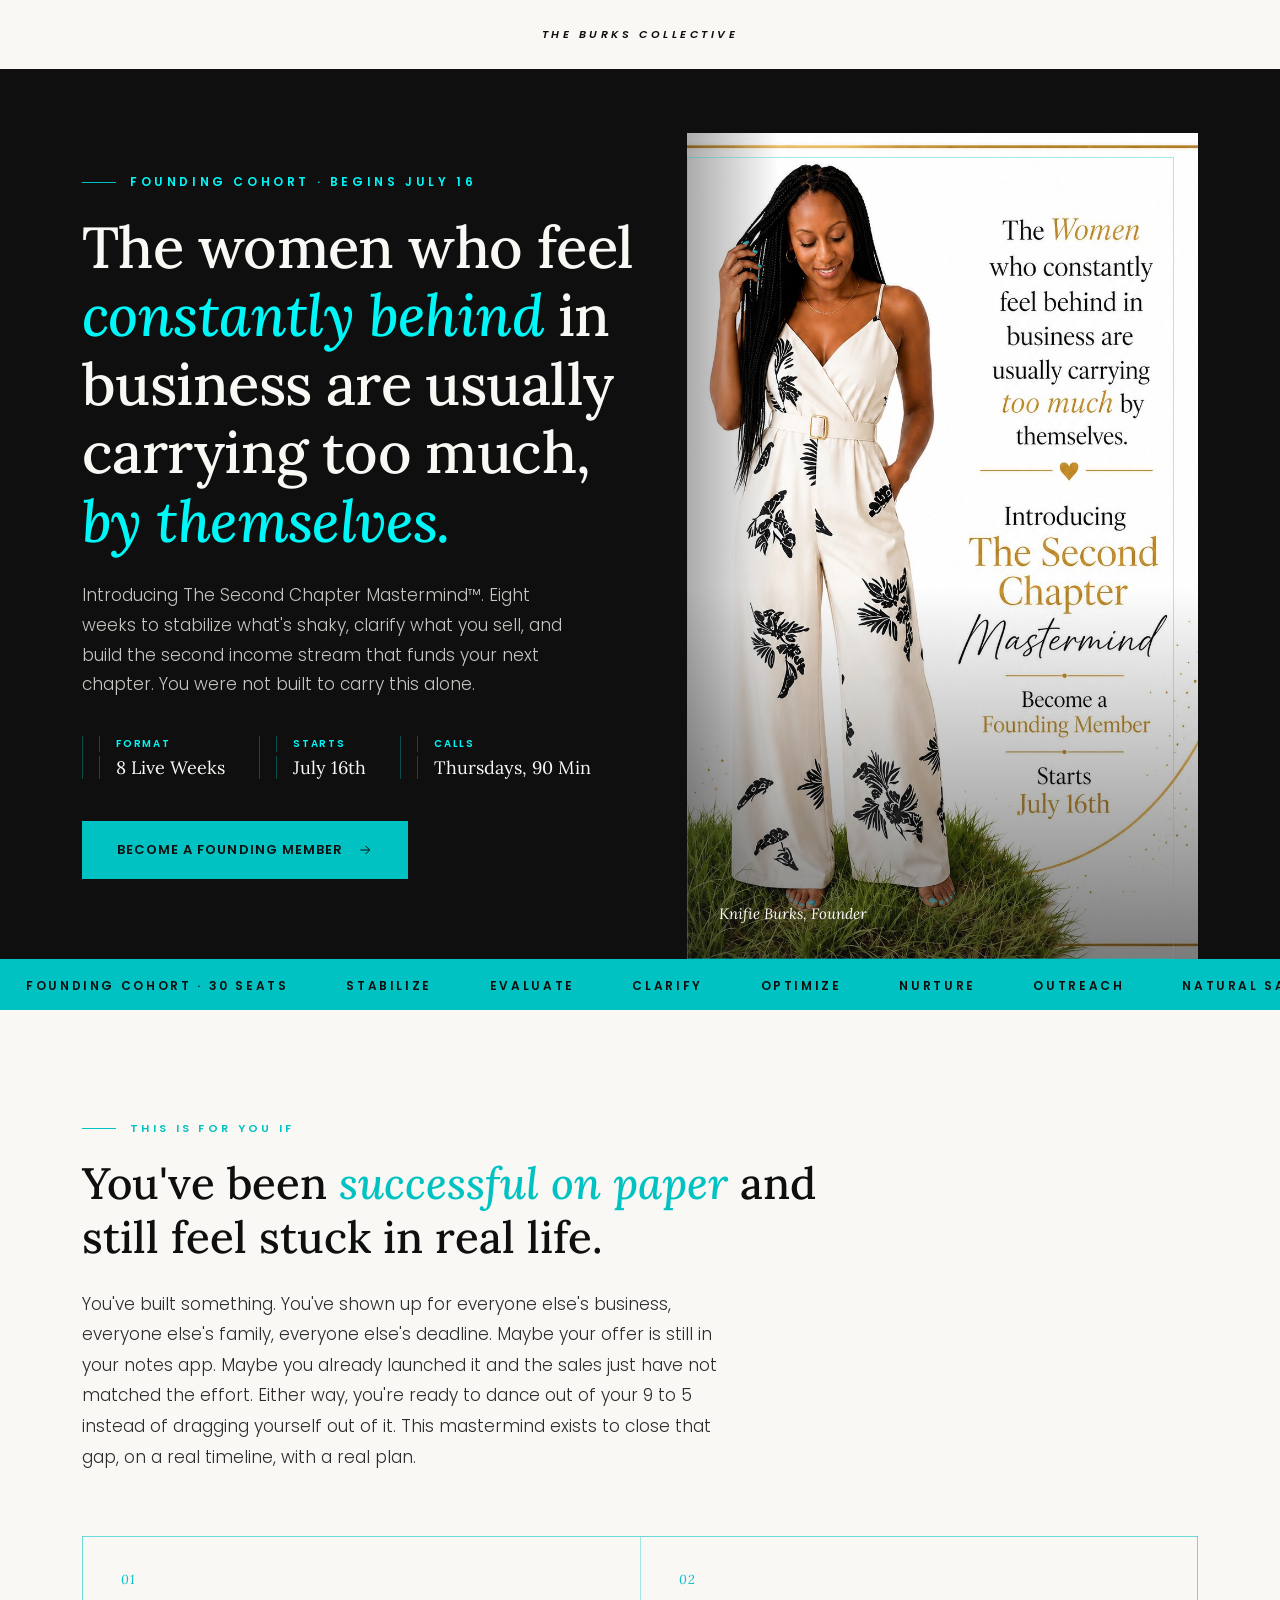
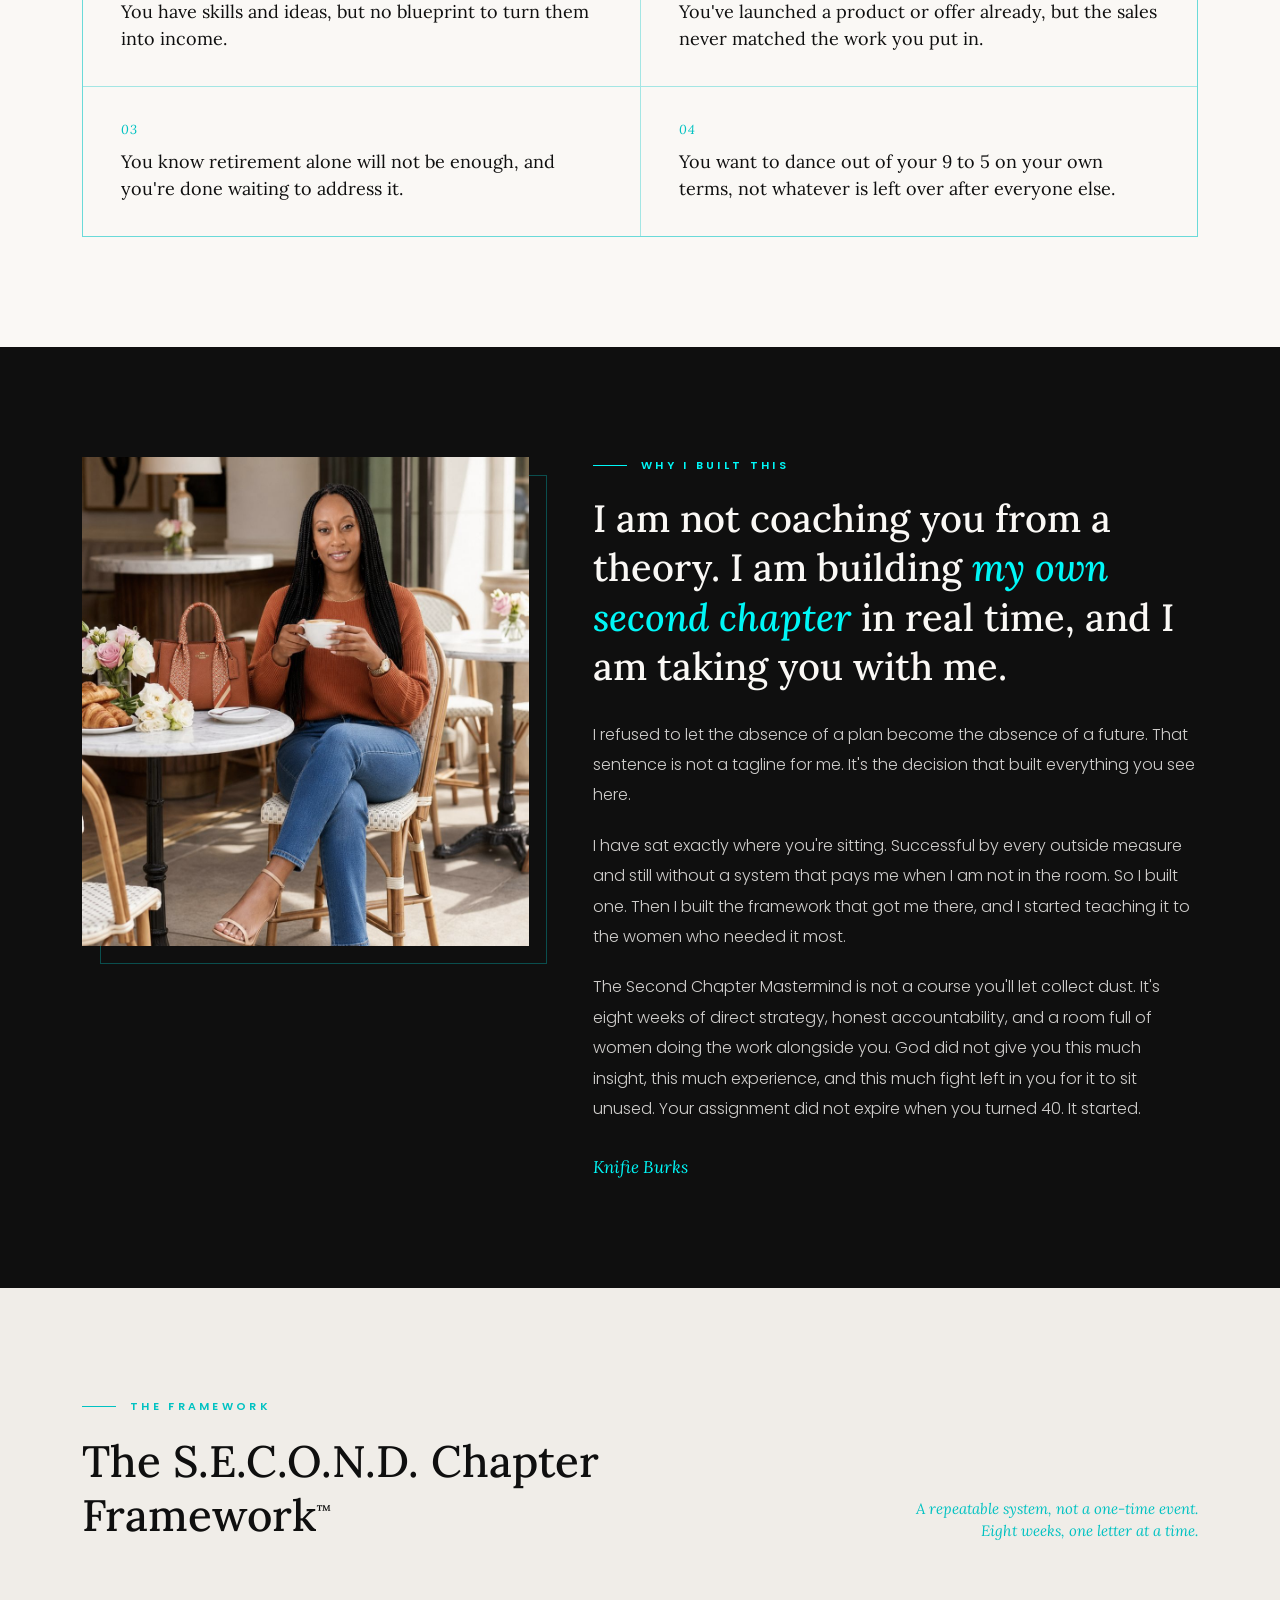
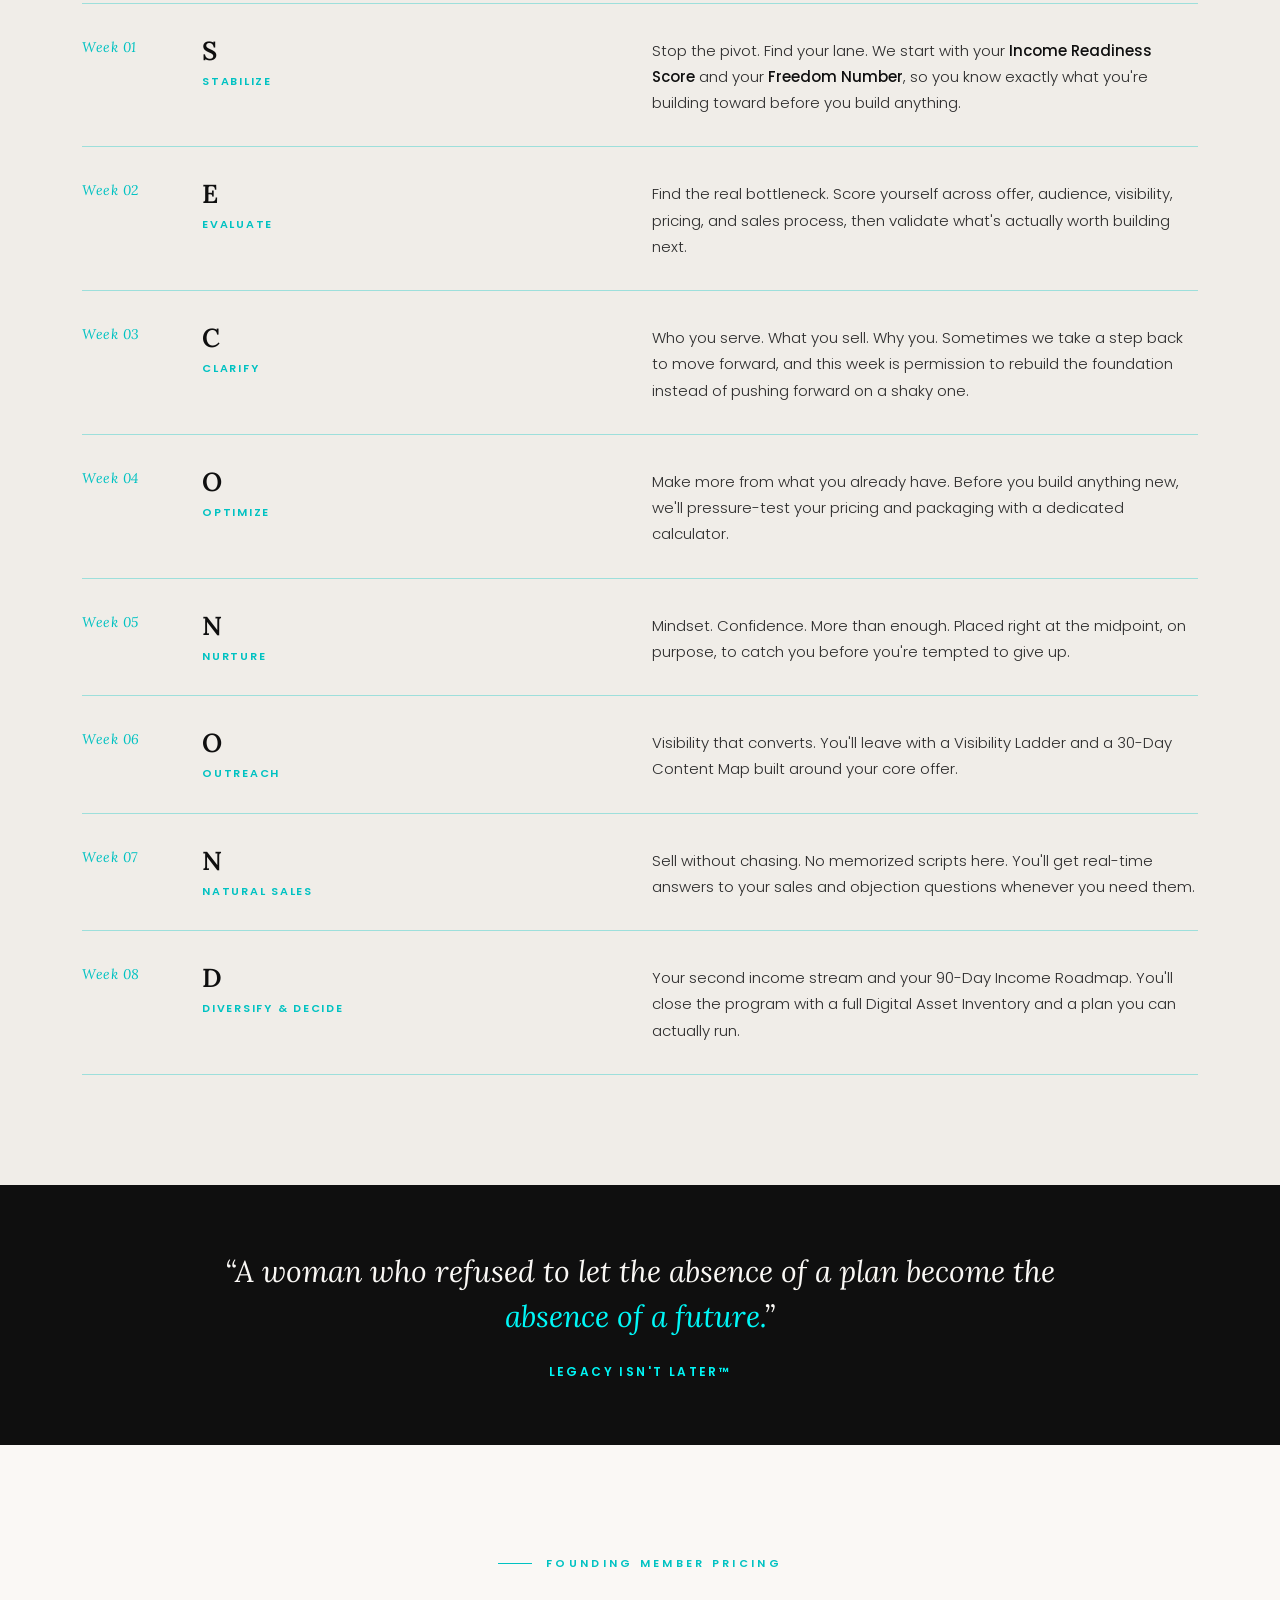
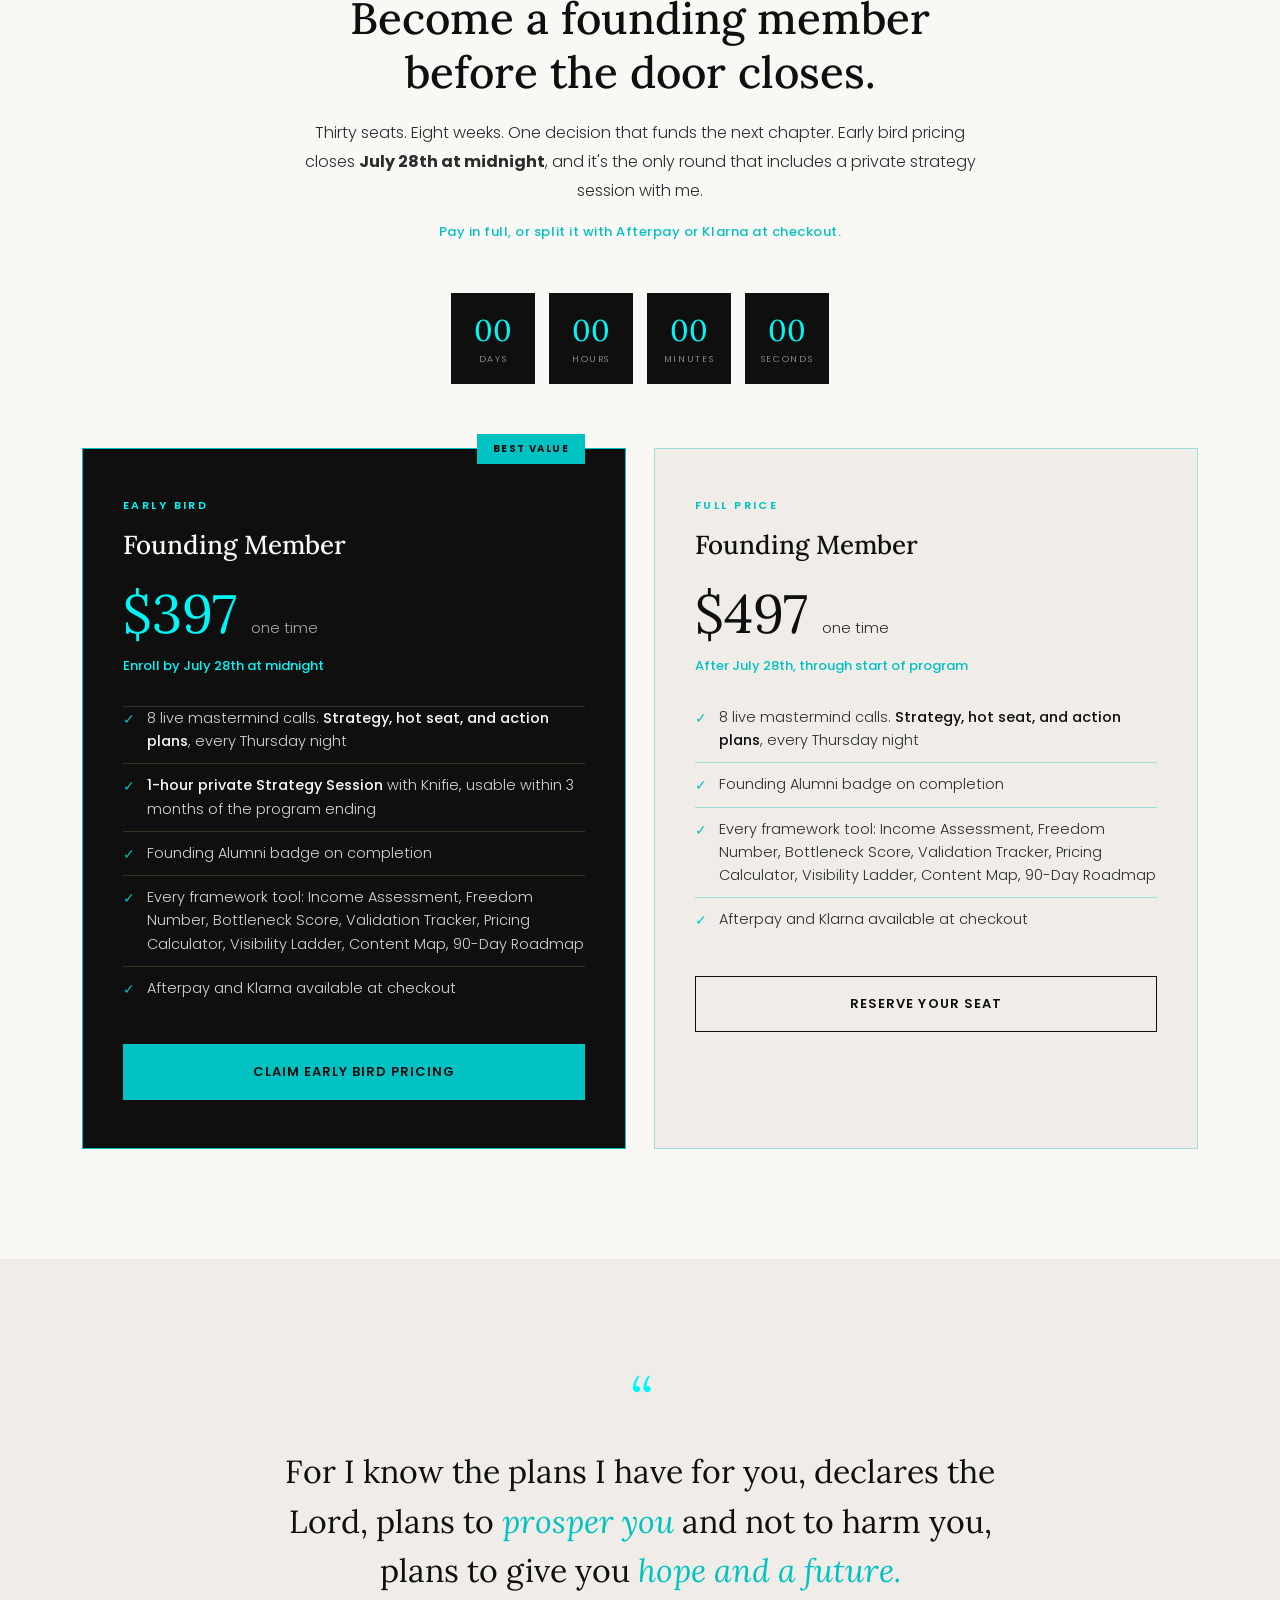
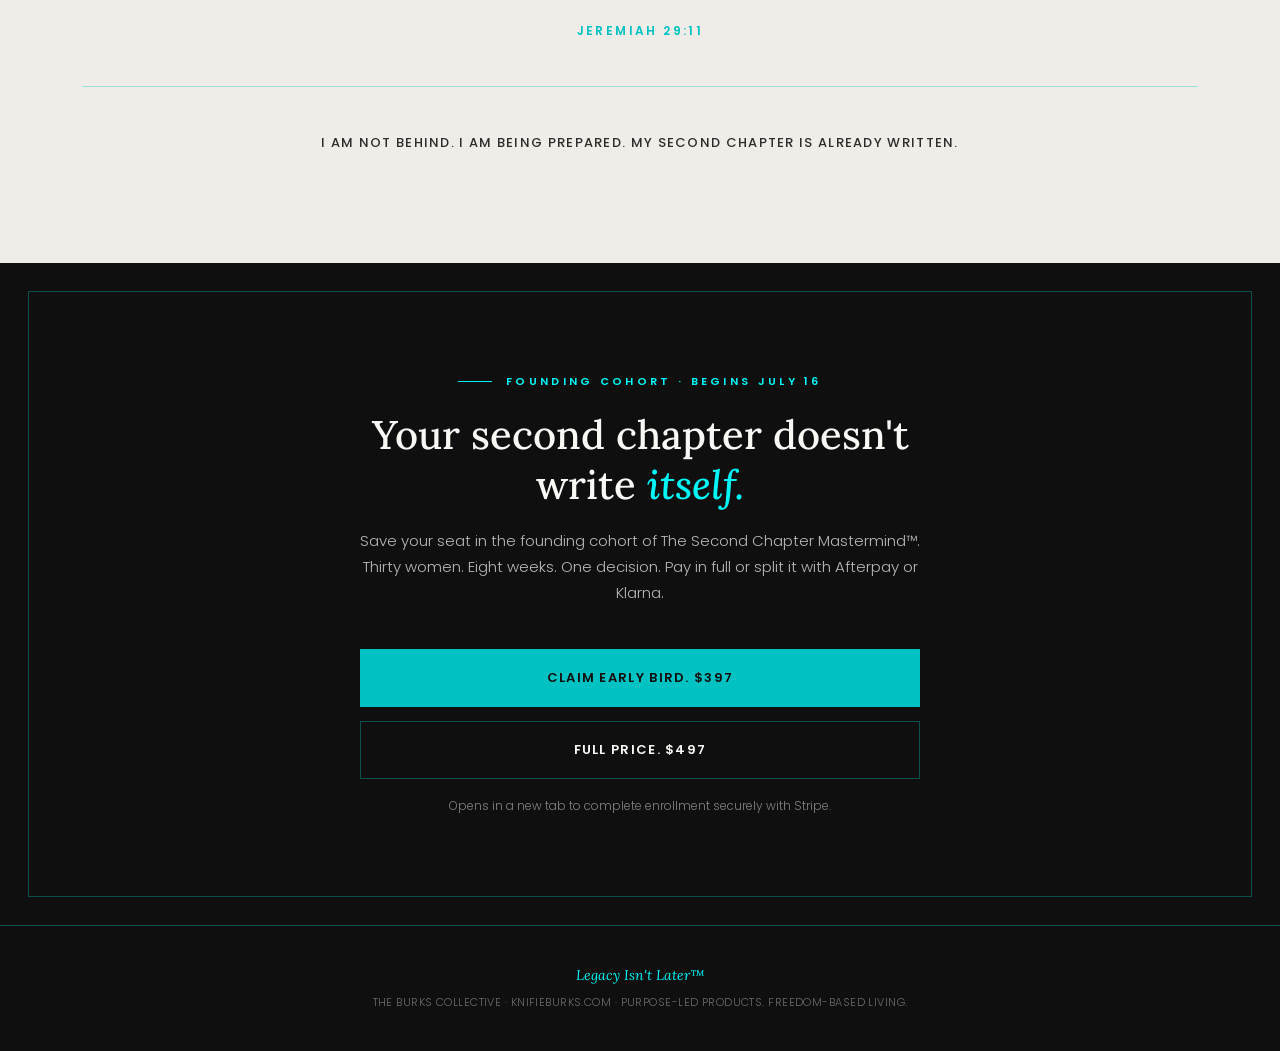
==== index.html @ c8666378 "Rename Second Chance Mastermind Site.html to index.html" ====
<!DOCTYPE html>
<html lang="en">
<head>
<meta charset="UTF-8">
<meta name="viewport" content="width=device-width, initial-scale=1.0">
<title>The Second Chapter Mastermind™ | Knifie Burks</title>
<link rel="preconnect" href="https://fonts.googleapis.com">
<link href="https://fonts.googleapis.com/css2?family=Lora:ital,wght@0,400;0,500;0,600;1,400;1,500;1,600&family=Poppins:wght@300;400;500;600;700&display=swap" rel="stylesheet">
<style>
  :root{
    --black:#0F0F0F;
    --charcoal:#2C2C2C;
    --cream:#FAF8F5;
    --soft-cream:#F0EDE8;
    --gold:#00C2C2;
    --gold-light:#00F7F7;
    --line:rgba(0,194,194,0.35);
  }
  *{margin:0;padding:0;box-sizing:border-box;}
  html{scroll-behavior:smooth;}
  body{
    background:var(--cream);
    color:var(--charcoal);
    font-family:'Poppins',sans-serif;
    font-weight:300;
    -webkit-font-smoothing:antialiased;
    overflow-x:hidden;
  }
  img{max-width:100%;display:block;}
  .serif{font-family:'Lora',serif;}
  .container{max-width:1180px;margin:0 auto;padding:0 32px;}
  a{text-decoration:none;color:inherit;}

  /* ---------- reveal on scroll ---------- */
  .reveal{opacity:0;transform:translateY(28px);transition:opacity 0.9s ease, transform 0.9s ease;}
  .reveal.visible{opacity:1;transform:translateY(0);}

  /* ---------- top bar ---------- */
  .topbar{
    position:relative;
    z-index:20;
    padding:26px 0;
    text-align:center;
  }
  .topbar .eyebrow{
    font-family:'Poppins',sans-serif;
    font-weight:600;
    letter-spacing:0.32em;
    font-size:11px;
    color:var(--black);
    text-transform:uppercase;
  }

  /* ---------- hero ---------- */
  .hero{
    position:relative;
    background:var(--black);
    color:var(--cream);
    padding:64px 0 0;
    overflow:hidden;
  }
  .hero-grid{
    display:grid;
    grid-template-columns:1.05fr 0.95fr;
    align-items:center;
    gap:40px;
  }
  .hero-copy{
    padding:40px 0 80px;
    position:relative;
    z-index:3;
  }
  .hero-kicker{
    font-size:12px;
    letter-spacing:0.3em;
    text-transform:uppercase;
    color:var(--gold-light);
    font-weight:600;
    margin-bottom:22px;
    display:flex;
    align-items:center;
    gap:14px;
  }
  .hero-kicker::before{
    content:'';
    width:34px;height:1px;
    background:var(--gold);
    display:inline-block;
  }
  .hero h1{
    font-family:'Lora',serif;
    font-weight:500;
    font-size:clamp(34px,4.6vw,58px);
    line-height:1.18;
    letter-spacing:-0.01em;
  }
  .hero h1 em{
    font-style:italic;
    color:var(--gold-light);
    font-weight:500;
  }
  .hero-sub{
    margin-top:26px;
    font-size:17px;
    line-height:1.75;
    font-weight:300;
    color:rgba(250,248,245,0.78);
    max-width:480px;
  }
  .hero-meta{
    margin-top:36px;
    display:flex;
    gap:34px;
    flex-wrap:wrap;
  }
  .hero-meta div{
    border-left:1px solid var(--line);
    padding-left:16px;
  }
  .hero-meta .label{
    font-size:10px;
    letter-spacing:0.18em;
    text-transform:uppercase;
    color:var(--gold-light);
    font-weight:600;
  }
  .hero-meta .value{
    font-family:'Lora',serif;
    font-size:18px;
    margin-top:4px;
    color:var(--cream);
  }
  .hero-cta{
    margin-top:42px;
    display:inline-flex;
    align-items:center;
    gap:14px;
    background:var(--gold);
    color:var(--black);
    font-family:'Poppins',sans-serif;
    font-weight:600;
    font-size:13px;
    letter-spacing:0.08em;
    text-transform:uppercase;
    padding:18px 34px;
    border:1px solid var(--gold);
    transition:all 0.35s ease;
    cursor:pointer;
  }
  .hero-cta:hover{
    background:transparent;
    color:var(--gold-light);
  }
  .hero-cta svg{width:16px;height:16px;transition:transform 0.35s ease;}
  .hero-cta:hover svg{transform:translateX(4px);}

  .hero-photo-wrap{
    position:relative;
    align-self:stretch;
    height:100%;
    min-height:560px;
  }
  .hero-photo-wrap img{
    width:100%;
    height:100%;
    object-fit:cover;
    object-position:top center;
  }
  .hero-photo-frame{
    position:absolute;
    inset:24px 24px 0 0;
    border:1px solid var(--line);
    pointer-events:none;
    z-index:2;
  }
  .hero-photo-wrap::after{
    content:'';
    position:absolute;
    inset:0;
    background:linear-gradient(180deg, rgba(15,15,15,0) 55%, rgba(15,15,15,0.55) 100%), linear-gradient(90deg, rgba(15,15,15,0.35) 0%, rgba(15,15,15,0) 18%);
    z-index:1;
  }

  .hero-signature{
    position:absolute;
    bottom:36px;
    left:32px;
    z-index:3;
    font-family:'Lora',serif;
    font-style:italic;
    font-size:15px;
    color:var(--cream);
  }

  /* ---------- marquee strip ---------- */
  .marquee-strip{
    background:var(--gold);
    color:var(--black);
    overflow:hidden;
    white-space:nowrap;
    padding:13px 0;
  }
  .marquee-track{
    display:inline-block;
    animation:scroll 28s linear infinite;
    font-family:'Poppins',sans-serif;
    font-weight:600;
    font-size:12px;
    letter-spacing:0.22em;
    text-transform:uppercase;
  }
  .marquee-track span{margin:0 26px;}
  @keyframes scroll{
    0%{transform:translateX(0);}
    100%{transform:translateX(-50%);}
  }

  /* ---------- section base ---------- */
  section{padding:110px 0;}
  .eyebrow-label{
    font-size:11px;
    letter-spacing:0.3em;
    text-transform:uppercase;
    color:var(--gold);
    font-weight:600;
    display:flex;
    align-items:center;
    gap:14px;
    margin-bottom:20px;
  }
  .eyebrow-label::before{
    content:'';
    width:34px;height:1px;
    background:var(--gold);
  }
  h2.section-head{
    font-family:'Lora',serif;
    font-weight:500;
    font-size:clamp(28px,3.6vw,44px);
    line-height:1.22;
    max-width:760px;
    color:var(--black);
  }
  h2.section-head em{font-style:italic;color:var(--gold);}

  /* ---------- for-her section ---------- */
  .forher{background:var(--cream);}
  .forher-lead{
    margin-top:24px;
    font-size:17px;
    line-height:1.8;
    color:var(--charcoal);
    max-width:640px;
    font-weight:300;
  }
  .forher-grid{
    margin-top:64px;
    display:grid;
    grid-template-columns:repeat(2,1fr);
    gap:1px;
    background:var(--line);
    border:1px solid var(--line);
  }
  .forher-item{
    background:var(--cream);
    padding:34px 38px;
  }
  .forher-item .num{
    font-family:'Lora',serif;
    font-style:italic;
    color:var(--gold);
    font-size:13px;
    letter-spacing:0.08em;
  }
  .forher-item p{
    font-family:'Lora',serif;
    font-size:18px;
    line-height:1.5;
    margin-top:10px;
    color:var(--black);
  }

  /* ---------- story / founder section ---------- */
  .story{
    background:var(--black);
    color:var(--cream);
  }
  .story-grid{
    display:grid;
    grid-template-columns:0.85fr 1.15fr;
    gap:64px;
    align-items:start;
  }
  .story-photo{
    position:relative;
  }
  .story-photo img{
    width:100%;
    filter:grayscale(15%);
  }
  .story-photo-frame{
    position:absolute;
    inset:18px -18px -18px 18px;
    border:1px solid var(--line);
    z-index:-1;
  }
  .story .eyebrow-label{color:var(--gold-light);}
  .story .eyebrow-label::before{background:var(--gold-light);}
  .story h2{
    font-family:'Lora',serif;
    font-weight:500;
    font-size:clamp(26px,3.2vw,38px);
    line-height:1.3;
    color:var(--cream);
  }
  .story h2 em{font-style:italic;color:var(--gold-light);}
  .story-body{
    margin-top:28px;
    font-size:16px;
    line-height:1.9;
    color:rgba(250,248,245,0.82);
    font-weight:300;
  }
  .story-body p{margin-bottom:20px;}
  .story-body p:last-child{margin-bottom:0;}
  .story-sign{
    margin-top:32px;
    font-family:'Lora',serif;
    font-style:italic;
    font-size:17px;
    color:var(--gold-light);
  }

  /* ---------- framework / curriculum ---------- */
  .framework{background:var(--soft-cream);}
  .framework-head{
    display:flex;
    justify-content:space-between;
    align-items:flex-end;
    flex-wrap:wrap;
    gap:24px;
  }
  .framework-tag{
    font-family:'Lora',serif;
    font-style:italic;
    font-size:15px;
    color:var(--gold);
    max-width:320px;
    text-align:right;
    line-height:1.5;
  }
  .week-list{
    margin-top:60px;
    border-top:1px solid var(--line);
  }
  .week-row{
    display:grid;
    grid-template-columns:90px 1fr 1.3fr;
    gap:30px;
    padding:30px 0;
    border-bottom:1px solid var(--line);
    align-items:start;
  }
  .week-row .wk-num{
    font-family:'Lora',serif;
    font-style:italic;
    font-size:14px;
    color:var(--gold);
    letter-spacing:0.04em;
    padding-top:4px;
  }
  .week-row .wk-letter{
    font-family:'Lora',serif;
    font-weight:600;
    font-size:26px;
    color:var(--black);
  }
  .week-row .wk-title{
    font-family:'Poppins',sans-serif;
    font-weight:600;
    font-size:11px;
    letter-spacing:0.16em;
    text-transform:uppercase;
    color:var(--gold);
    margin-top:6px;
  }
  .week-row .wk-desc{
    font-size:15px;
    line-height:1.75;
    color:var(--charcoal);
    font-weight:300;
    padding-top:4px;
  }
  .week-row .wk-desc strong{
    font-weight:500;
    color:var(--black);
  }

  /* ---------- testimonial / proof strip ---------- */
  .proofbar{
    background:var(--black);
    color:var(--cream);
    padding:64px 0;
  }
  .proof-quote{
    font-family:'Lora',serif;
    font-style:italic;
    font-size:clamp(20px,2.6vw,30px);
    line-height:1.5;
    text-align:center;
    max-width:880px;
    margin:0 auto;
    color:var(--cream);
  }
  .proof-quote em{color:var(--gold-light);font-style:italic;}
  .proof-sub{
    text-align:center;
    margin-top:24px;
    font-size:12px;
    letter-spacing:0.2em;
    text-transform:uppercase;
    color:var(--gold-light);
    font-weight:600;
  }

  /* ---------- pricing ---------- */
  .pricing{background:var(--cream);}
  .pricing-head{text-align:center;max-width:680px;margin:0 auto;}
  .pricing-head p{
    margin-top:20px;
    font-size:16px;
    line-height:1.8;
    color:var(--charcoal);
    font-weight:300;
  }
  .pricing-head p.pay-options{
    margin-top:14px;
    font-size:13px;
    letter-spacing:0.04em;
    color:var(--gold);
    font-weight:500;
  }
  .price-grid{
    margin-top:64px;
    display:grid;
    grid-template-columns:1fr 1fr;
    gap:28px;
  }
  .price-card{
    background:var(--soft-cream);
    border:1px solid var(--line);
    padding:48px 40px;
    position:relative;
  }
  .price-card.featured{
    background:var(--black);
    color:var(--cream);
    border-color:var(--gold);
  }
  .price-card .tag{
    font-size:11px;
    letter-spacing:0.22em;
    text-transform:uppercase;
    font-weight:600;
    color:var(--gold);
  }
  .price-card.featured .tag{color:var(--gold-light);}
  .price-card .badge{
    position:absolute;
    top:0;
    right:40px;
    transform:translateY(-50%);
    background:var(--gold);
    color:var(--black);
    font-size:10px;
    font-weight:700;
    letter-spacing:0.14em;
    text-transform:uppercase;
    padding:7px 16px;
  }
  .price-card h3{
    font-family:'Lora',serif;
    font-weight:500;
    font-size:26px;
    margin-top:14px;
    color:var(--black);
  }
  .price-card.featured h3{color:var(--cream);}
  .price-amount{
    font-family:'Lora',serif;
    font-size:54px;
    margin-top:18px;
    color:var(--black);
  }
  .price-card.featured .price-amount{color:var(--gold-light);}
  .price-amount span{
    font-size:15px;
    font-family:'Poppins',sans-serif;
    color:var(--charcoal);
    font-weight:300;
  }
  .price-card.featured .price-amount span{color:rgba(250,248,245,0.65);}
  .price-deadline{
    margin-top:8px;
    font-size:13px;
    color:var(--gold);
    font-weight:500;
  }
  .price-card.featured .price-deadline{color:var(--gold-light);}
  .price-list{
    margin-top:30px;
    list-style:none;
  }
  .price-list li{
    display:flex;
    gap:12px;
    align-items:flex-start;
    font-size:14.5px;
    line-height:1.6;
    padding:10px 0;
    border-top:1px solid var(--line);
    font-weight:300;
    color:var(--charcoal);
  }
  .price-card.featured .price-list li{
    color:rgba(250,248,245,0.85);
    border-top:1px solid rgba(184,145,90,0.25);
  }
  .price-list li:first-child{border-top:none;padding-top:0;}
  .price-list li .check{
    color:var(--gold);
    font-size:14px;
    margin-top:1px;
  }
  .price-list li strong{
    color:var(--black);
    font-weight:500;
  }
  .price-card.featured .price-list li strong{color:var(--cream);}
  .price-cta{
    margin-top:34px;
    display:block;
    text-align:center;
    background:transparent;
    border:1px solid var(--black);
    color:var(--black);
    font-family:'Poppins',sans-serif;
    font-weight:600;
    font-size:13px;
    letter-spacing:0.08em;
    text-transform:uppercase;
    padding:17px;
    cursor:pointer;
    transition:all 0.3s ease;
  }
  .price-cta:hover{background:var(--black);color:var(--cream);}
  .price-card.featured .price-cta{
    border:1px solid var(--gold);
    background:var(--gold);
    color:var(--black);
  }
  .price-card.featured .price-cta:hover{
    background:transparent;
    color:var(--gold-light);
  }

  /* countdown */
  .countdown{
    margin-top:50px;
    display:flex;
    justify-content:center;
    gap:14px;
    flex-wrap:wrap;
  }
  .countdown .unit{
    text-align:center;
    min-width:84px;
    padding:18px 10px;
    background:var(--black);
    color:var(--cream);
  }
  .countdown .unit .n{
    font-family:'Lora',serif;
    font-size:30px;
    color:var(--gold-light);
  }
  .countdown .unit .l{
    font-size:9px;
    letter-spacing:0.18em;
    text-transform:uppercase;
    margin-top:4px;
    color:rgba(250,248,245,0.6);
  }

  /* ---------- scripture / affirmation ---------- */
  .anchor-word{
    background:var(--soft-cream);
    text-align:center;
    position:relative;
  }
  .anchor-word .mark{
    font-family:'Lora',serif;
    font-style:italic;
    font-size:60px;
    color:var(--gold-light);
    line-height:1;
  }
  .anchor-word blockquote{
    font-family:'Lora',serif;
    font-size:clamp(22px,3vw,32px);
    line-height:1.55;
    max-width:760px;
    margin:18px auto 0;
    color:var(--black);
    font-weight:400;
  }
  .anchor-word blockquote em{font-style:italic;color:var(--gold);}
  .anchor-word cite{
    display:block;
    margin-top:26px;
    font-style:normal;
    font-size:12px;
    letter-spacing:0.2em;
    text-transform:uppercase;
    color:var(--gold);
    font-weight:600;
  }
  .anchor-word .affirm{
    margin-top:46px;
    padding-top:46px;
    border-top:1px solid var(--line);
    font-family:'Poppins',sans-serif;
    font-size:13px;
    letter-spacing:0.1em;
    text-transform:uppercase;
    color:var(--charcoal);
    font-weight:500;
  }

  /* ---------- signup ---------- */
  .signup{
    background:var(--black);
    color:var(--cream);
    position:relative;
    overflow:hidden;
  }
  .signup-frame{
    position:absolute;
    inset:28px;
    border:1px solid var(--line);
    pointer-events:none;
  }
  .signup-inner{
    max-width:560px;
    margin:0 auto;
    text-align:center;
    position:relative;
    z-index:2;
  }
  .signup .eyebrow-label{justify-content:center;color:var(--gold-light);}
  .signup .eyebrow-label::before{background:var(--gold-light);}
  .signup h2{
    font-family:'Lora',serif;
    font-weight:500;
    font-size:clamp(28px,3.6vw,40px);
    line-height:1.25;
    color:var(--cream);
  }
  .signup h2 em{font-style:italic;color:var(--gold-light);}
  .signup p.sub{
    margin-top:18px;
    font-size:15px;
    line-height:1.75;
    color:rgba(250,248,245,0.72);
    font-weight:300;
  }
  form.signup-form{
    margin-top:42px;
    text-align:left;
  }
  .field{margin-bottom:18px;}
  .field label{
    display:block;
    font-size:11px;
    letter-spacing:0.14em;
    text-transform:uppercase;
    color:var(--gold-light);
    margin-bottom:8px;
    font-weight:500;
  }
  .field input, .field select{
    width:100%;
    background:transparent;
    border:1px solid var(--line);
    color:var(--cream);
    font-family:'Poppins',sans-serif;
    font-size:15px;
    font-weight:300;
    padding:14px 16px;
    outline:none;
    transition:border-color 0.3s ease;
  }
  .field select option{background:var(--black);color:var(--cream);}
  .field input:focus, .field select:focus{border-color:var(--gold);}
  .field input::placeholder{color:rgba(250,248,245,0.35);}
  .signup-ctas{
    margin-top:42px;
    display:flex;
    flex-direction:column;
    gap:14px;
  }
  .submit-btn{
    display:block;
    width:100%;
    background:var(--gold);
    color:var(--black);
    border:1px solid var(--gold);
    font-family:'Poppins',sans-serif;
    font-weight:600;
    font-size:13px;
    letter-spacing:0.1em;
    text-transform:uppercase;
    padding:18px;
    cursor:pointer;
    text-align:center;
    transition:all 0.3s ease;
  }
  .submit-btn:hover{background:transparent;color:var(--gold-light);}
  .submit-btn.outline{
    background:transparent;
    color:var(--cream);
    border:1px solid var(--line);
  }
  .submit-btn.outline:hover{
    border-color:var(--gold);
    color:var(--gold-light);
  }
  .form-note{
    margin-top:18px;
    font-size:12px;
    color:rgba(250,248,245,0.5);
    text-align:center;
  }
  .success-msg{
    display:none;
    margin-top:42px;
    padding:36px 30px;
    border:1px solid var(--gold);
    text-align:center;
  }
  .success-msg.show{display:block;}
  .success-msg .check-icon{
    width:44px;height:44px;
    border:1px solid var(--gold);
    border-radius:50%;
    display:flex;
    align-items:center;
    justify-content:center;
    margin:0 auto 18px;
    color:var(--gold-light);
  }
  .success-msg h3{
    font-family:'Lora',serif;
    font-style:italic;
    font-size:22px;
    color:var(--cream);
  }
  .success-msg p{
    margin-top:10px;
    font-size:14px;
    color:rgba(250,248,245,0.7);
    line-height:1.6;
  }

  /* ---------- footer ---------- */
  footer{
    background:var(--black);
    border-top:1px solid var(--line);
    padding:40px 0;
    text-align:center;
  }
  footer .sig{
    font-family:'Lora',serif;
    font-style:italic;
    font-size:14px;
    color:var(--gold-light);
  }
  footer .small{
    margin-top:10px;
    font-size:11px;
    color:rgba(250,248,245,0.4);
    letter-spacing:0.04em;
  }

  /* ---------- responsive ---------- */
  @media (max-width:860px){
    .container{padding:0 22px;}
    section{padding:72px 0;}
    .hero{padding-top:36px;}
    .hero-grid{grid-template-columns:1fr;}
    .hero-photo-wrap{min-height:380px;order:-1;}
    .hero-copy{padding:32px 0 50px;}
    .hero-meta{gap:22px;}
    .forher-grid{grid-template-columns:1fr;}
    .story-grid{grid-template-columns:1fr;gap:36px;}
    .story-photo-frame{display:none;}
    .framework-head{flex-direction:column;align-items:flex-start;}
    .framework-tag{text-align:left;max-width:none;}
    .week-row{
      grid-template-columns:1fr;
      gap:10px;
      padding:26px 0;
    }
    .week-row .wk-num{padding-top:0;}
    .week-row .wk-letter{font-size:22px;}
    .week-row .wk-desc{padding-top:2px;}
    .price-grid{grid-template-columns:1fr;}
    .countdown .unit{min-width:68px;padding:14px 8px;}
    .countdown .unit .n{font-size:24px;}
  }
</style>
</head>
<body>

<div class="topbar">
  <div class="eyebrow serif" style="font-style:italic;">The Burks Collective</div>
</div>

<!-- HERO -->
<section class="hero" style="padding-bottom:0;">
  <div class="container">
    <div class="hero-grid">
      <div class="hero-copy">
        <div class="hero-kicker">Founding Cohort &middot; Begins July 16</div>
        <h1>The women who feel <em>constantly behind</em> in business are usually carrying too much, <em>by themselves.</em></h1>
        <p class="hero-sub">Introducing The Second Chapter Mastermind™. Eight weeks to stabilize what's shaky, clarify what you sell, and build the second income stream that funds your next chapter. You were not built to carry this alone.</p>
        <div class="hero-meta">
          <div>
            <div class="label">Format</div>
            <div class="value">8 Live Weeks</div>
          </div>
          <div>
            <div class="label">Starts</div>
            <div class="value">July 16th</div>
          </div>
          <div>
            <div class="label">Calls</div>
            <div class="value">Thursdays, 90 Min</div>
          </div>
        </div>
        <a href="#pricing" class="hero-cta">Become a Founding Member
          <svg viewBox="0 0 24 24" fill="none" stroke="currentColor" stroke-width="1.5"><path d="M5 12h14M13 6l6 6-6 6"/></svg>
        </a>
      </div>
      <div class="hero-photo-wrap">
        <img id="hero-img" src="[data-uri]" alt="Knifie Burks">
        <div class="hero-photo-frame"></div>
        <div class="hero-signature">Knifie Burks, Founder</div>
      </div>
    </div>
  </div>
</section>

<div class="marquee-strip">
  <div class="marquee-track">
    <span>FOUNDING COHORT &middot; 30 SEATS</span>
    <span>STABILIZE</span>
    <span>EVALUATE</span>
    <span>CLARIFY</span>
    <span>OPTIMIZE</span>
    <span>NURTURE</span>
    <span>OUTREACH</span>
    <span>NATURAL SALES</span>
    <span>DIVERSIFY &amp; DECIDE</span>
    <span>FOUNDING COHORT &middot; 30 SEATS</span>
    <span>STABILIZE</span>
    <span>EVALUATE</span>
    <span>CLARIFY</span>
    <span>OPTIMIZE</span>
    <span>NURTURE</span>
    <span>OUTREACH</span>
    <span>NATURAL SALES</span>
    <span>DIVERSIFY &amp; DECIDE</span>
  </div>
</div>

<!-- FOR HER -->
<section class="forher">
  <div class="container">
    <div class="reveal">
      <div class="eyebrow-label">This Is For You If</div>
      <h2 class="section-head">You've been <em>successful on paper</em> and still feel stuck in real life.</h2>
      <p class="forher-lead">You've built something. You've shown up for everyone else's business, everyone else's family, everyone else's deadline. Maybe your offer is still in your notes app. Maybe you already launched it and the sales just have not matched the effort. Either way, you're ready to dance out of your 9 to 5 instead of dragging yourself out of it. This mastermind exists to close that gap, on a real timeline, with a real plan.</p>
    </div>
    <div class="forher-grid reveal">
      <div class="forher-item">
        <div class="num serif">01</div>
        <p>You have skills and ideas, but no blueprint to turn them into income.</p>
      </div>
      <div class="forher-item">
        <div class="num serif">02</div>
        <p>You've launched a product or offer already, but the sales never matched the work you put in.</p>
      </div>
      <div class="forher-item">
        <div class="num serif">03</div>
        <p>You know retirement alone will not be enough, and you're done waiting to address it.</p>
      </div>
      <div class="forher-item">
        <div class="num serif">04</div>
        <p>You want to dance out of your 9 to 5 on your own terms, not whatever is left over after everyone else.</p>
      </div>
    </div>
  </div>
</section>

<!-- STORY -->
<section class="story">
  <div class="container">
    <div class="story-grid">
      <div class="story-photo reveal">
        <img id="story-img" src="[data-uri]" alt="Knifie Burks">
        <div class="story-photo-frame"></div>
      </div>
      <div class="reveal">
        <div class="eyebrow-label">Why I Built This</div>
        <h2>I am not coaching you from a theory. I am building <em>my own second chapter</em> in real time, and I am taking you with me.</h2>
        <div class="story-body">
          <p>I refused to let the absence of a plan become the absence of a future. That sentence is not a tagline for me. It's the decision that built everything you see here.</p>
          <p>I have sat exactly where you're sitting. Successful by every outside measure and still without a system that pays me when I am not in the room. So I built one. Then I built the framework that got me there, and I started teaching it to the women who needed it most.</p>
          <p>The Second Chapter Mastermind is not a course you'll let collect dust. It's eight weeks of direct strategy, honest accountability, and a room full of women doing the work alongside you. God did not give you this much insight, this much experience, and this much fight left in you for it to sit unused. Your assignment did not expire when you turned 40. It started.</p>
        </div>
        <div class="story-sign">Knifie Burks</div>
      </div>
    </div>
  </div>
</section>

<!-- FRAMEWORK -->
<section class="framework">
  <div class="container">
    <div class="framework-head reveal">
      <div>
        <div class="eyebrow-label">The Framework</div>
        <h2 class="section-head">The S.E.C.O.N.D. Chapter Framework<sup style="font-size:14px;">™</sup></h2>
      </div>
      <div class="framework-tag">A repeatable system, not a one-time event. Eight weeks, one letter at a time.</div>
    </div>

    <div class="week-list">
      <div class="week-row reveal">
        <div class="wk-num">Week 01</div>
        <div><div class="wk-letter">S</div><div class="wk-title">Stabilize</div></div>
        <div class="wk-desc">Stop the pivot. Find your lane. We start with your <strong>Income Readiness Score</strong> and your <strong>Freedom Number</strong>, so you know exactly what you're building toward before you build anything.</div>
      </div>
      <div class="week-row reveal">
        <div class="wk-num">Week 02</div>
        <div><div class="wk-letter">E</div><div class="wk-title">Evaluate</div></div>
        <div class="wk-desc">Find the real bottleneck. Score yourself across offer, audience, visibility, pricing, and sales process, then validate what's actually worth building next.</div>
      </div>
      <div class="week-row reveal">
        <div class="wk-num">Week 03</div>
        <div><div class="wk-letter">C</div><div class="wk-title">Clarify</div></div>
        <div class="wk-desc">Who you serve. What you sell. Why you. Sometimes we take a step back to move forward, and this week is permission to rebuild the foundation instead of pushing forward on a shaky one.</div>
      </div>
      <div class="week-row reveal">
        <div class="wk-num">Week 04</div>
        <div><div class="wk-letter">O</div><div class="wk-title">Optimize</div></div>
        <div class="wk-desc">Make more from what you already have. Before you build anything new, we'll pressure-test your pricing and packaging with a dedicated calculator.</div>
      </div>
      <div class="week-row reveal">
        <div class="wk-num">Week 05</div>
        <div><div class="wk-letter">N</div><div class="wk-title">Nurture</div></div>
        <div class="wk-desc">Mindset. Confidence. More than enough. Placed right at the midpoint, on purpose, to catch you before you're tempted to give up.</div>
      </div>
      <div class="week-row reveal">
        <div class="wk-num">Week 06</div>
        <div><div class="wk-letter">O</div><div class="wk-title">Outreach</div></div>
        <div class="wk-desc">Visibility that converts. You'll leave with a Visibility Ladder and a 30-Day Content Map built around your core offer.</div>
      </div>
      <div class="week-row reveal">
        <div class="wk-num">Week 07</div>
        <div><div class="wk-letter">N</div><div class="wk-title">Natural Sales</div></div>
        <div class="wk-desc">Sell without chasing. No memorized scripts here. You'll get real-time answers to your sales and objection questions whenever you need them.</div>
      </div>
      <div class="week-row reveal">
        <div class="wk-num">Week 08</div>
        <div><div class="wk-letter">D</div><div class="wk-title">Diversify &amp; Decide</div></div>
        <div class="wk-desc">Your second income stream and your 90-Day Income Roadmap. You'll close the program with a full Digital Asset Inventory and a plan you can actually run.</div>
      </div>
    </div>
  </div>
</section>

<!-- PROOF -->
<div class="proofbar">
  <div class="container">
    <p class="proof-quote reveal">&ldquo;A woman who refused to let the absence of a plan become the <em>absence of a future.</em>&rdquo;</p>
    <p class="proof-sub reveal">Legacy Isn't Later&trade;</p>
  </div>
</div>

<!-- PRICING -->
<section class="pricing" id="pricing">
  <div class="container">
    <div class="pricing-head reveal">
      <div class="eyebrow-label" style="justify-content:center;">Founding Member Pricing</div>
      <h2 class="section-head" style="margin:0 auto;text-align:center;">Become a founding member before the door closes.</h2>
      <p>Thirty seats. Eight weeks. One decision that funds the next chapter. Early bird pricing closes <strong>July 28th at midnight</strong>, and it's the only round that includes a private strategy session with me.</p>
      <p class="pay-options">Pay in full, or split it with Afterpay or Klarna at checkout.</p>
    </div>

    <div class="countdown reveal" id="countdown">
      <div class="unit"><div class="n" id="cd-days">--</div><div class="l">Days</div></div>
      <div class="unit"><div class="n" id="cd-hours">--</div><div class="l">Hours</div></div>
      <div class="unit"><div class="n" id="cd-mins">--</div><div class="l">Minutes</div></div>
      <div class="unit"><div class="n" id="cd-secs">--</div><div class="l">Seconds</div></div>
    </div>

    <div class="price-grid reveal">
      <div class="price-card featured">
        <div class="badge">Best Value</div>
        <div class="tag">Early Bird</div>
        <h3>Founding Member</h3>
        <div class="price-amount">$397 <span>one time</span></div>
        <div class="price-deadline">Enroll by July 28th at midnight</div>
        <ul class="price-list">
          <li><span class="check">&#10003;</span><span>8 live mastermind calls. <strong>Strategy, hot seat, and action plans</strong>, every Thursday night</span></li>
          <li><span class="check">&#10003;</span><span><strong>1-hour private Strategy Session</strong> with Knifie, usable within 3 months of the program ending</span></li>
          <li><span class="check">&#10003;</span><span>Founding Alumni badge on completion</span></li>
          <li><span class="check">&#10003;</span><span>Every framework tool: Income Assessment, Freedom Number, Bottleneck Score, Validation Tracker, Pricing Calculator, Visibility Ladder, Content Map, 90-Day Roadmap</span></li>
          <li><span class="check">&#10003;</span><span>Afterpay and Klarna available at checkout</span></li>
        </ul>
        <a href="https://buy.stripe.com/6oU5kDgbE9Y00yb9FGbZe0p" target="_blank" rel="noopener noreferrer" class="price-cta">Claim Early Bird Pricing</a>
      </div>

      <div class="price-card">
        <div class="tag">Full Price</div>
        <h3>Founding Member</h3>
        <div class="price-amount">$497 <span>one time</span></div>
        <div class="price-deadline">After July 28th, through start of program</div>
        <ul class="price-list">
          <li><span class="check">&#10003;</span><span>8 live mastermind calls. <strong>Strategy, hot seat, and action plans</strong>, every Thursday night</span></li>
          <li><span class="check">&#10003;</span><span>Founding Alumni badge on completion</span></li>
          <li><span class="check">&#10003;</span><span>Every framework tool: Income Assessment, Freedom Number, Bottleneck Score, Validation Tracker, Pricing Calculator, Visibility Ladder, Content Map, 90-Day Roadmap</span></li>
          <li><span class="check">&#10003;</span><span>Afterpay and Klarna available at checkout</span></li>
        </ul>
        <a href="https://buy.stripe.com/14AeVd0cGc6880D5pqbZe0q" target="_blank" rel="noopener noreferrer" class="price-cta">Reserve Your Seat</a>
      </div>
    </div>
  </div>
</section>

<!-- SCRIPTURE -->
<section class="anchor-word">
  <div class="container">
    <div class="mark serif">&ldquo;</div>
    <blockquote class="reveal">For I know the plans I have for you, declares the Lord, plans to <em>prosper you</em> and not to harm you, plans to give you <em>hope and a future.</em></blockquote>
    <cite>Jeremiah 29:11</cite>
    <div class="affirm reveal">I am not behind. I am being prepared. My second chapter is already written.</div>
  </div>
</section>

<!-- SIGNUP -->
<section class="signup" id="enroll">
  <div class="signup-frame"></div>
  <div class="container">
    <div class="signup-inner reveal">
      <div class="eyebrow-label">Founding Cohort &middot; Begins July 16</div>
      <h2>Your second chapter doesn't write <em>itself.</em></h2>
      <p class="sub">Save your seat in the founding cohort of The Second Chapter Mastermind™. Thirty women. Eight weeks. One decision. Pay in full or split it with Afterpay or Klarna.</p>

      <div class="signup-ctas">
        <a href="https://buy.stripe.com/6oU5kDgbE9Y00yb9FGbZe0p" target="_blank" rel="noopener noreferrer" class="submit-btn">Claim Early Bird. $397</a>
        <a href="https://buy.stripe.com/14AeVd0cGc6880D5pqbZe0q" target="_blank" rel="noopener noreferrer" class="submit-btn outline">Full Price. $497</a>
      </div>
      <p class="form-note">Opens in a new tab to complete enrollment securely with Stripe.</p>
    </div>
  </div>
</section>

<footer>
  <div class="sig serif">Legacy Isn't Later&trade;</div>
  <div class="small">THE BURKS COLLECTIVE &middot; KNIFIEBURKS.COM &middot; PURPOSE-LED PRODUCTS. FREEDOM-BASED LIVING.</div>
</footer>

<script>
  // reveal on scroll
  const observer = new IntersectionObserver((entries)=>{
    entries.forEach(e=>{
      if(e.isIntersecting){ e.target.classList.add('visible'); }
    });
  },{threshold:0.12});
  document.querySelectorAll('.reveal').forEach(el=>observer.observe(el));

  // countdown to July 28 midnight
  const deadline = new Date('2026-07-29T00:00:00');
  function updateCountdown(){
    const now = new Date();
    let diff = deadline - now;
    if(diff < 0) diff = 0;
    const d = Math.floor(diff/(1000*60*60*24));
    const h = Math.floor((diff/(1000*60*60))%24);
    const m = Math.floor((diff/(1000*60))%60);
    const s = Math.floor((diff/1000)%60);
    document.getElementById('cd-days').textContent = String(d).padStart(2,'0');
    document.getElementById('cd-hours').textContent = String(h).padStart(2,'0');
    document.getElementById('cd-mins').textContent = String(m).padStart(2,'0');
    document.getElementById('cd-secs').textContent = String(s).padStart(2,'0');
  }
  updateCountdown();
  setInterval(updateCountdown, 1000);
</script>

</body>
</html>
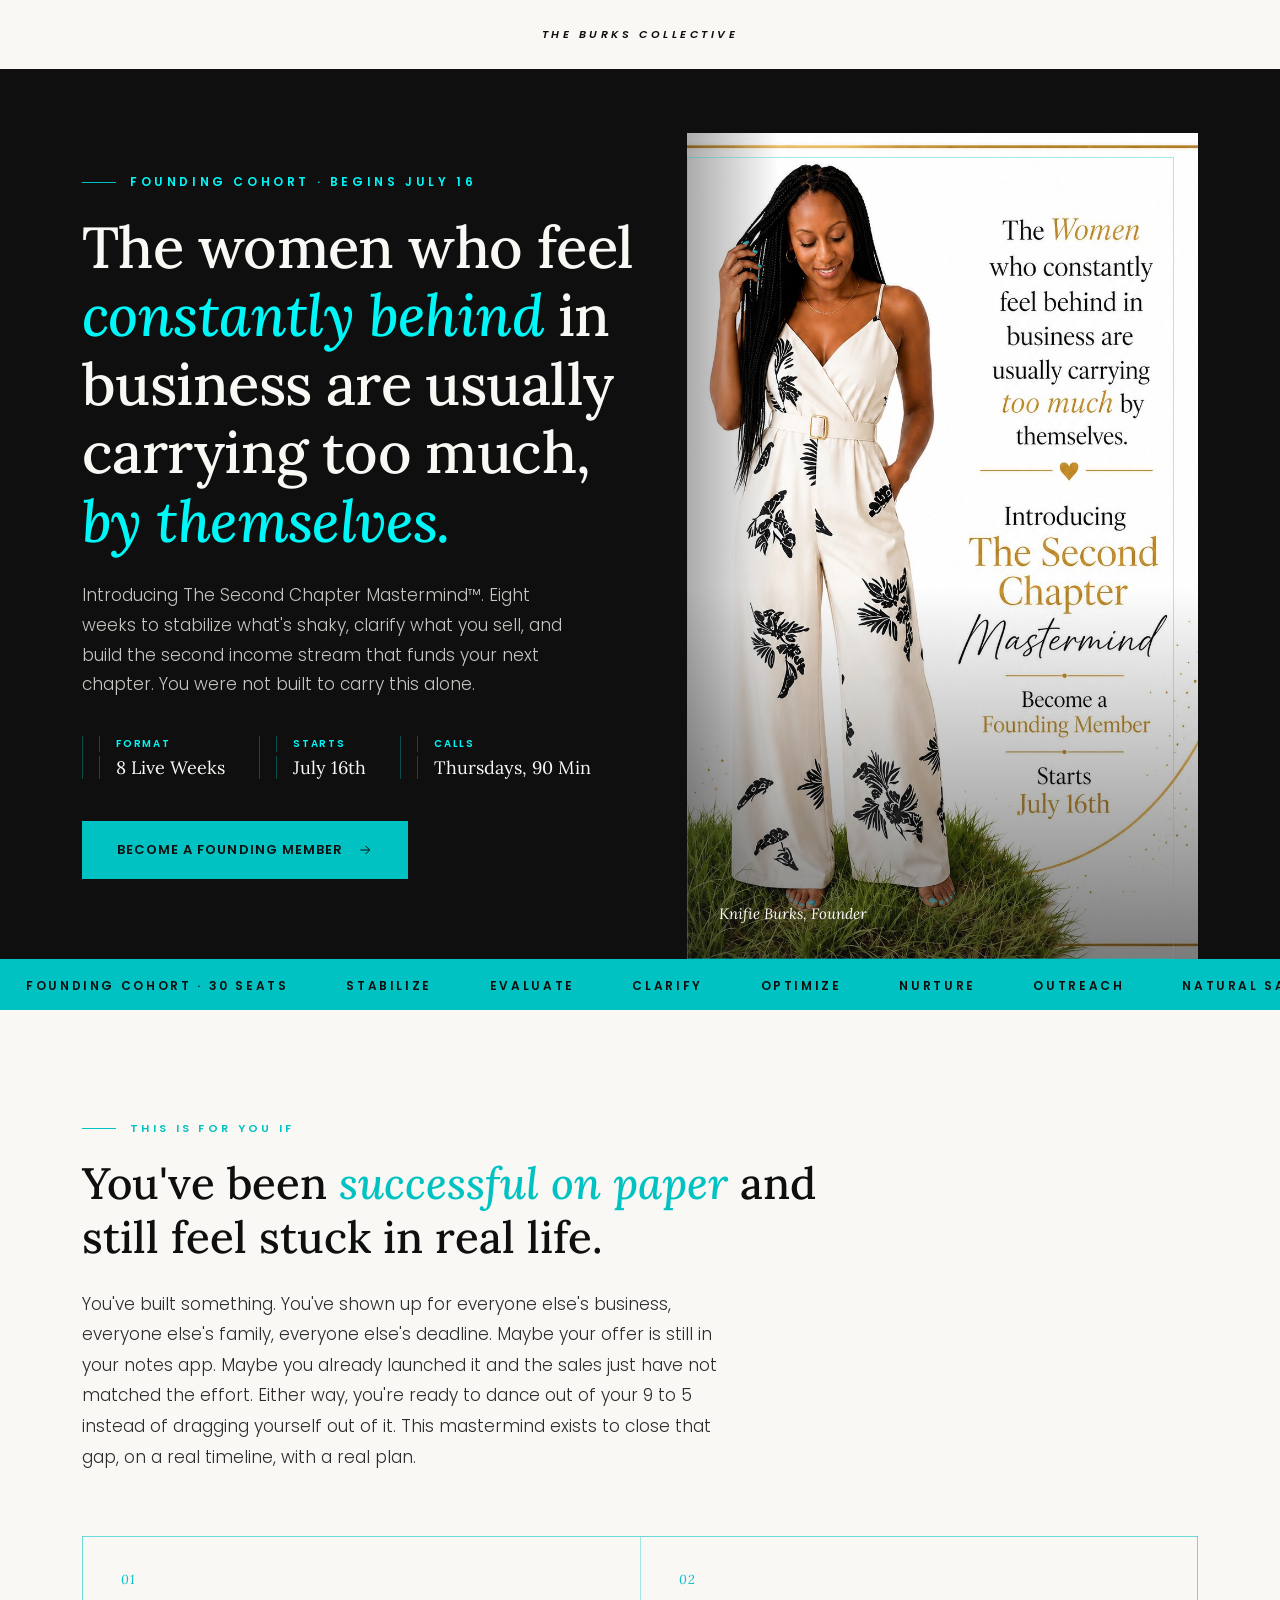
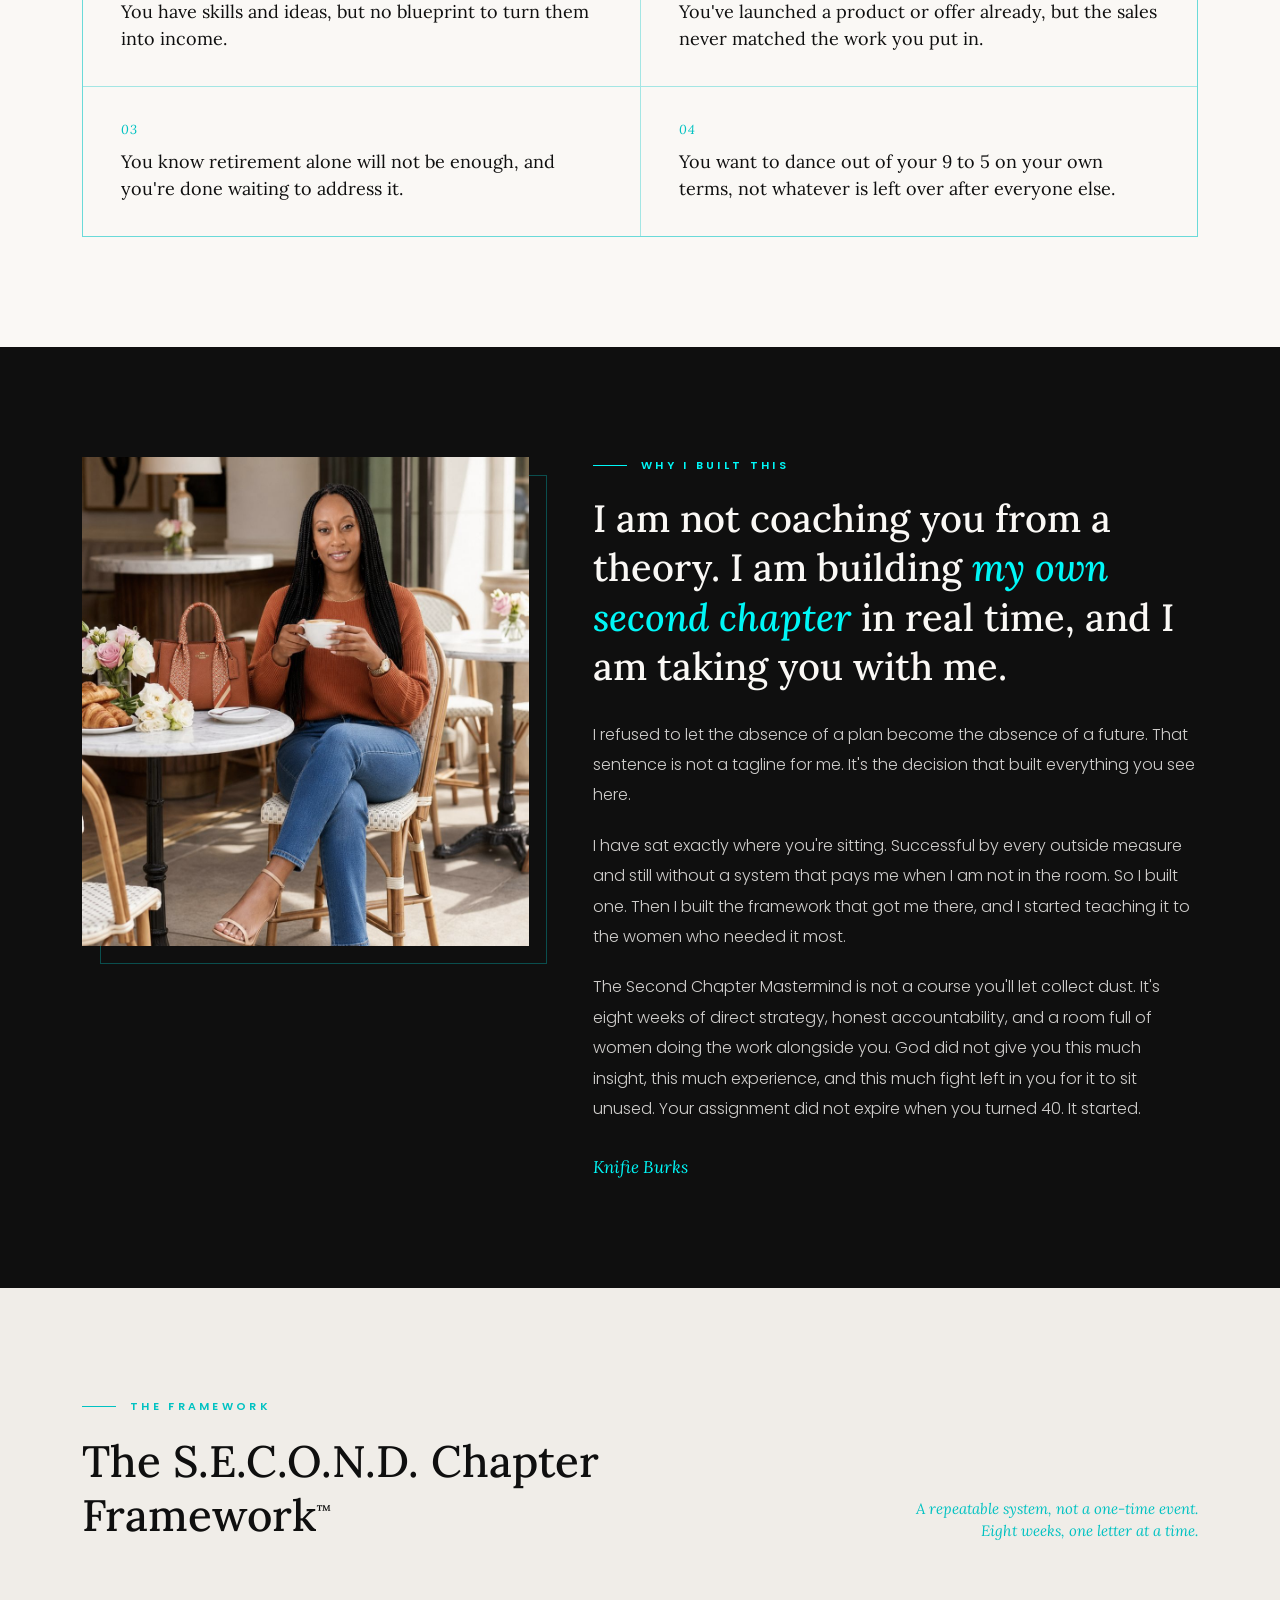
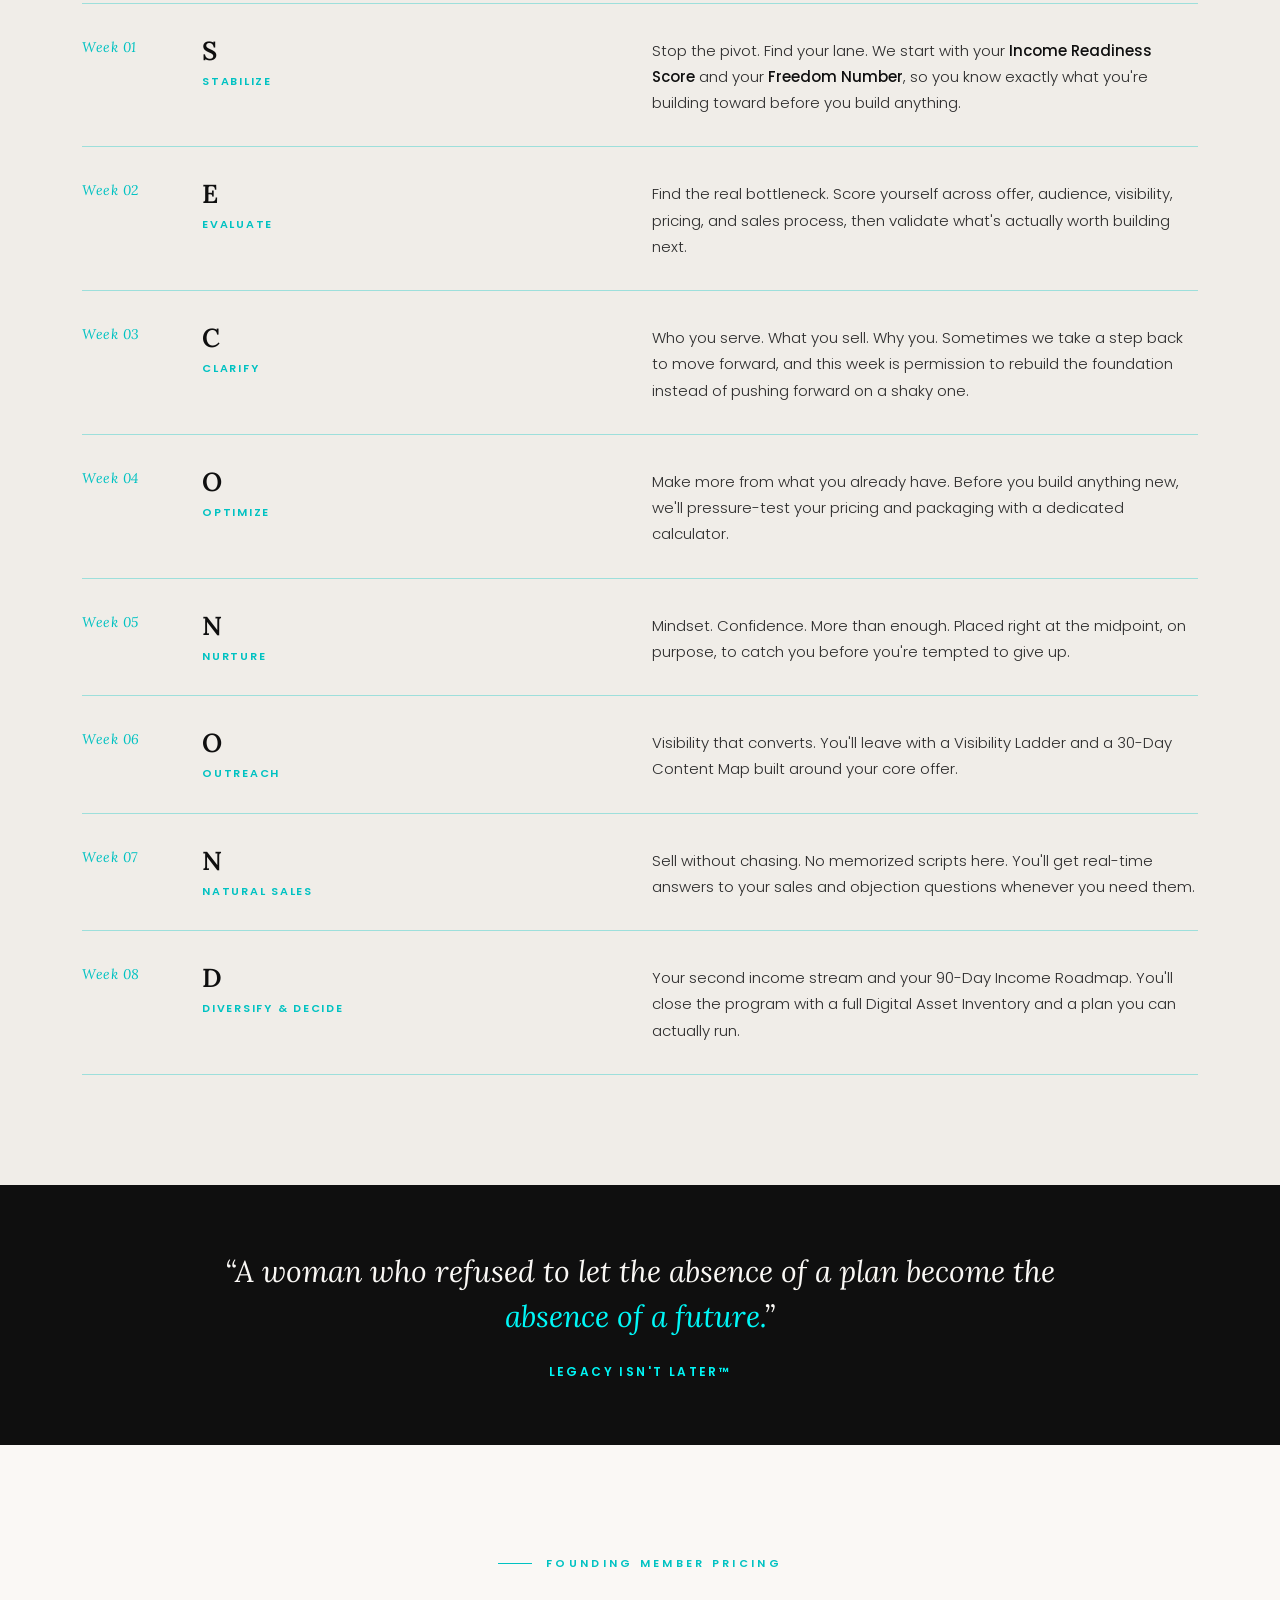
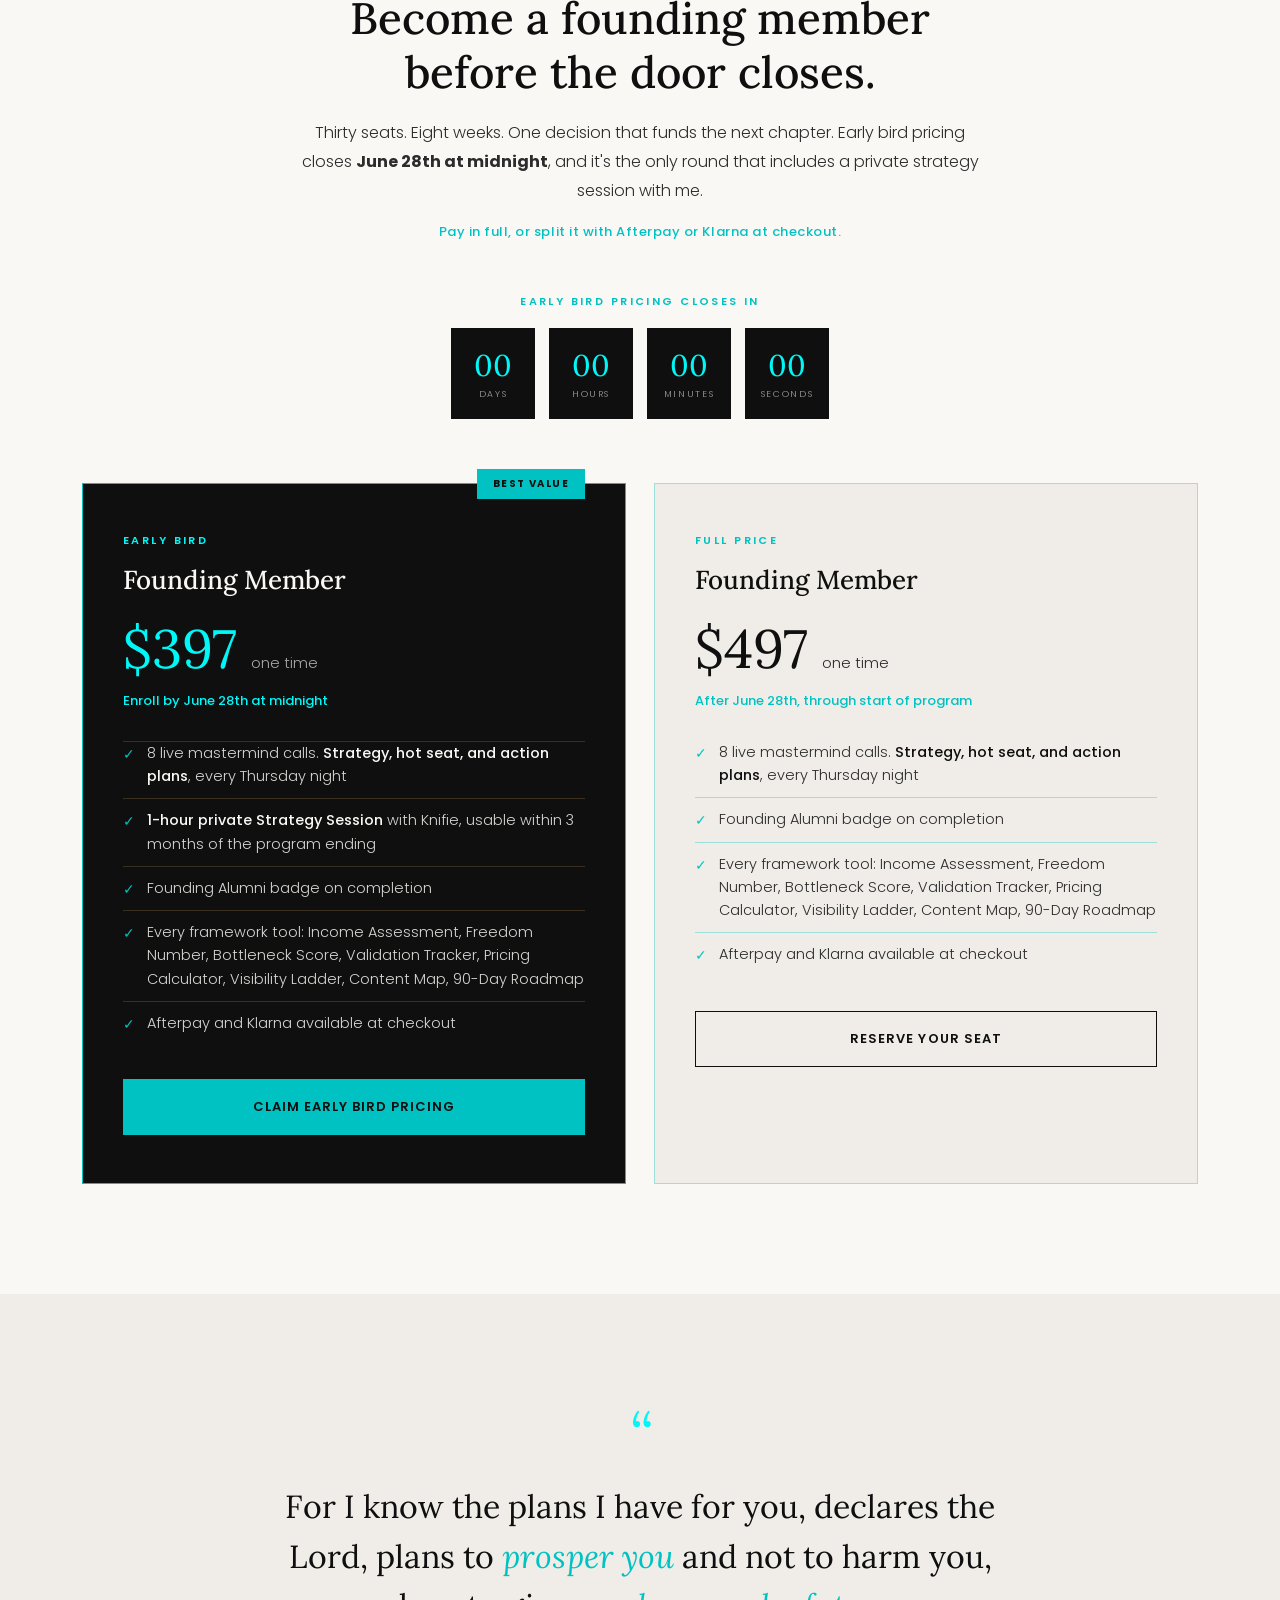
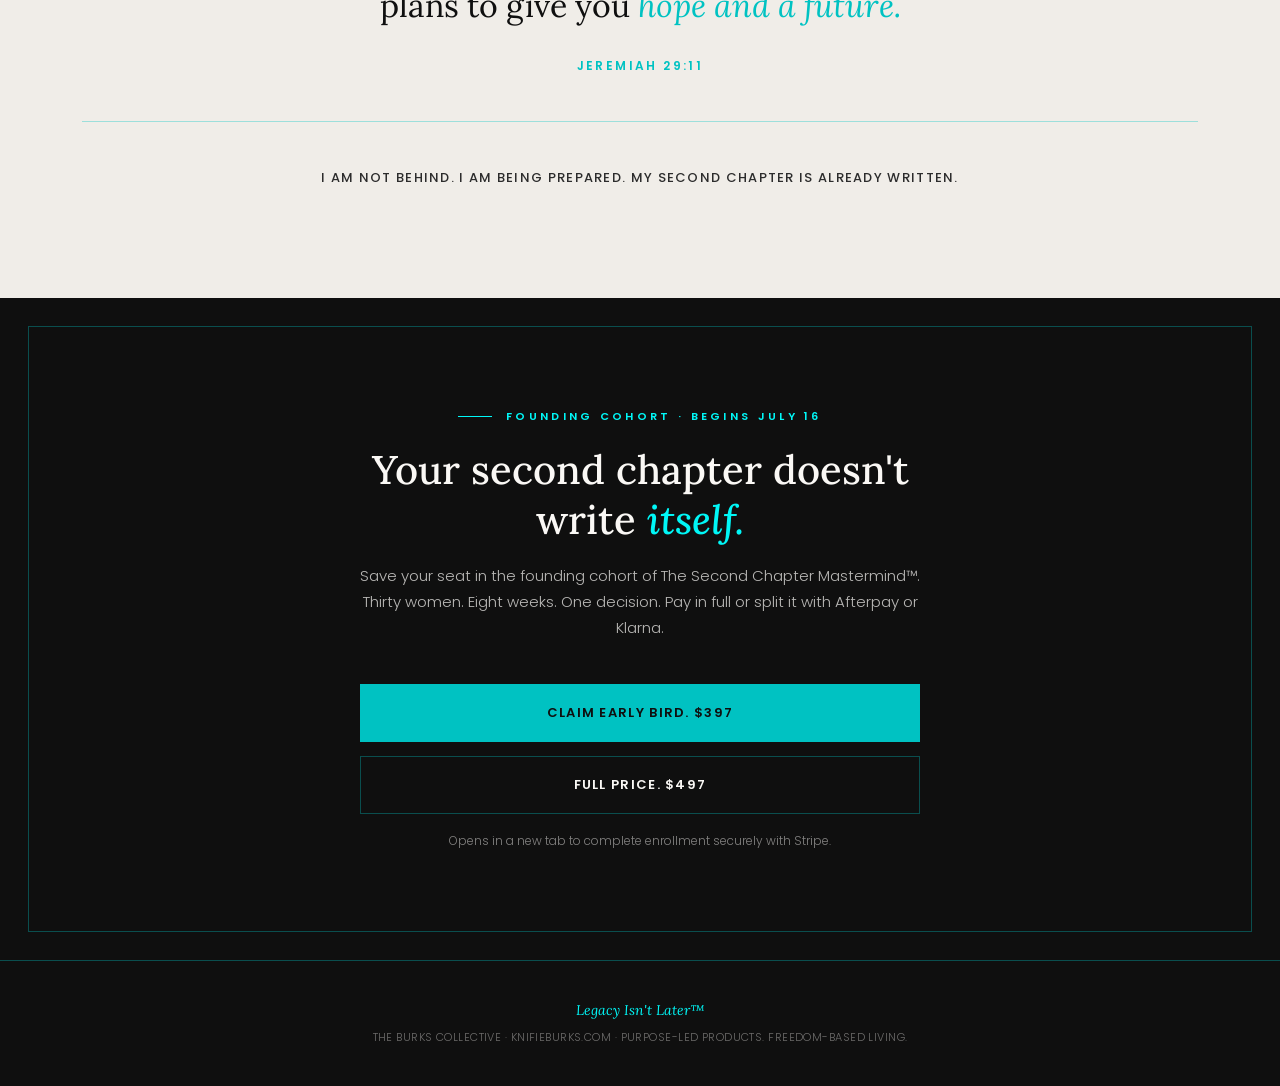
==== commit 408059ad: "Update index.html" ====
--- a/index.html
+++ b/index.html
@@ -567,6 +567,17 @@
   /* countdown */
   .countdown{
     margin-top:50px;
+  }
+  .countdown-label{
+    text-align:center;
+    font-size:11px;
+    letter-spacing:0.22em;
+    text-transform:uppercase;
+    font-weight:600;
+    color:var(--gold);
+    margin-bottom:18px;
+  }
+  .countdown-units{
     display:flex;
     justify-content:center;
     gap:14px;
@@ -1005,15 +1016,18 @@
     <div class="pricing-head reveal">
       <div class="eyebrow-label" style="justify-content:center;">Founding Member Pricing</div>
       <h2 class="section-head" style="margin:0 auto;text-align:center;">Become a founding member before the door closes.</h2>
-      <p>Thirty seats. Eight weeks. One decision that funds the next chapter. Early bird pricing closes <strong>July 28th at midnight</strong>, and it's the only round that includes a private strategy session with me.</p>
+      <p>Thirty seats. Eight weeks. One decision that funds the next chapter. Early bird pricing closes <strong>June 28th at midnight</strong>, and it's the only round that includes a private strategy session with me.</p>
       <p class="pay-options">Pay in full, or split it with Afterpay or Klarna at checkout.</p>
     </div>
 
     <div class="countdown reveal" id="countdown">
-      <div class="unit"><div class="n" id="cd-days">--</div><div class="l">Days</div></div>
-      <div class="unit"><div class="n" id="cd-hours">--</div><div class="l">Hours</div></div>
-      <div class="unit"><div class="n" id="cd-mins">--</div><div class="l">Minutes</div></div>
-      <div class="unit"><div class="n" id="cd-secs">--</div><div class="l">Seconds</div></div>
+      <div class="countdown-label">Early Bird Pricing Closes In</div>
+      <div class="countdown-units">
+        <div class="unit"><div class="n" id="cd-days">--</div><div class="l">Days</div></div>
+        <div class="unit"><div class="n" id="cd-hours">--</div><div class="l">Hours</div></div>
+        <div class="unit"><div class="n" id="cd-mins">--</div><div class="l">Minutes</div></div>
+        <div class="unit"><div class="n" id="cd-secs">--</div><div class="l">Seconds</div></div>
+      </div>
     </div>
 
     <div class="price-grid reveal">
@@ -1022,7 +1036,7 @@
         <div class="tag">Early Bird</div>
         <h3>Founding Member</h3>
         <div class="price-amount">$397 <span>one time</span></div>
-        <div class="price-deadline">Enroll by July 28th at midnight</div>
+        <div class="price-deadline">Enroll by June 28th at midnight</div>
         <ul class="price-list">
           <li><span class="check">&#10003;</span><span>8 live mastermind calls. <strong>Strategy, hot seat, and action plans</strong>, every Thursday night</span></li>
           <li><span class="check">&#10003;</span><span><strong>1-hour private Strategy Session</strong> with Knifie, usable within 3 months of the program ending</span></li>
@@ -1037,7 +1051,7 @@
         <div class="tag">Full Price</div>
         <h3>Founding Member</h3>
         <div class="price-amount">$497 <span>one time</span></div>
-        <div class="price-deadline">After July 28th, through start of program</div>
+        <div class="price-deadline">After June 28th, through start of program</div>
         <ul class="price-list">
           <li><span class="check">&#10003;</span><span>8 live mastermind calls. <strong>Strategy, hot seat, and action plans</strong>, every Thursday night</span></li>
           <li><span class="check">&#10003;</span><span>Founding Alumni badge on completion</span></li>
@@ -1092,8 +1106,8 @@
   },{threshold:0.12});
   document.querySelectorAll('.reveal').forEach(el=>observer.observe(el));
 
-  // countdown to July 28 midnight
-  const deadline = new Date('2026-07-29T00:00:00');
+  // countdown to June 28 midnight
+  const deadline = new Date('2026-06-29T00:00:00');
   function updateCountdown(){
     const now = new Date();
     let diff = deadline - now;
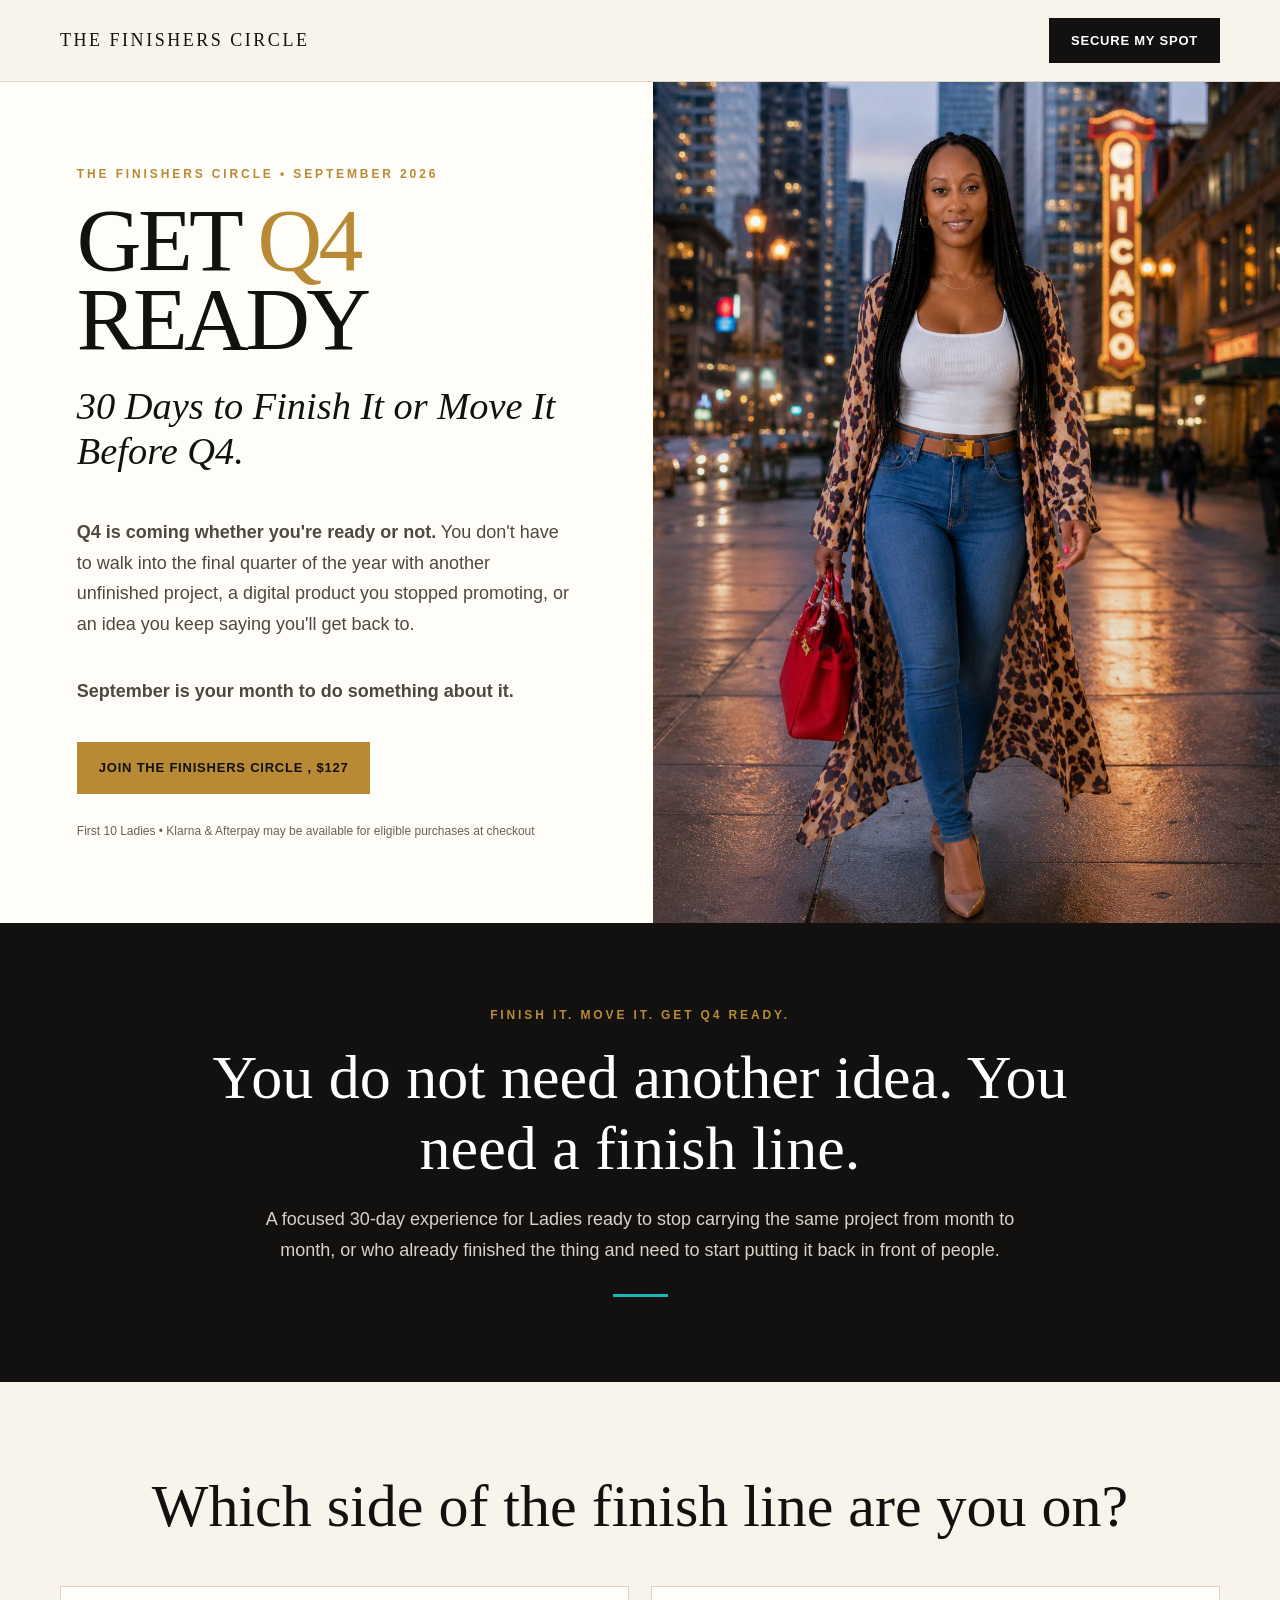
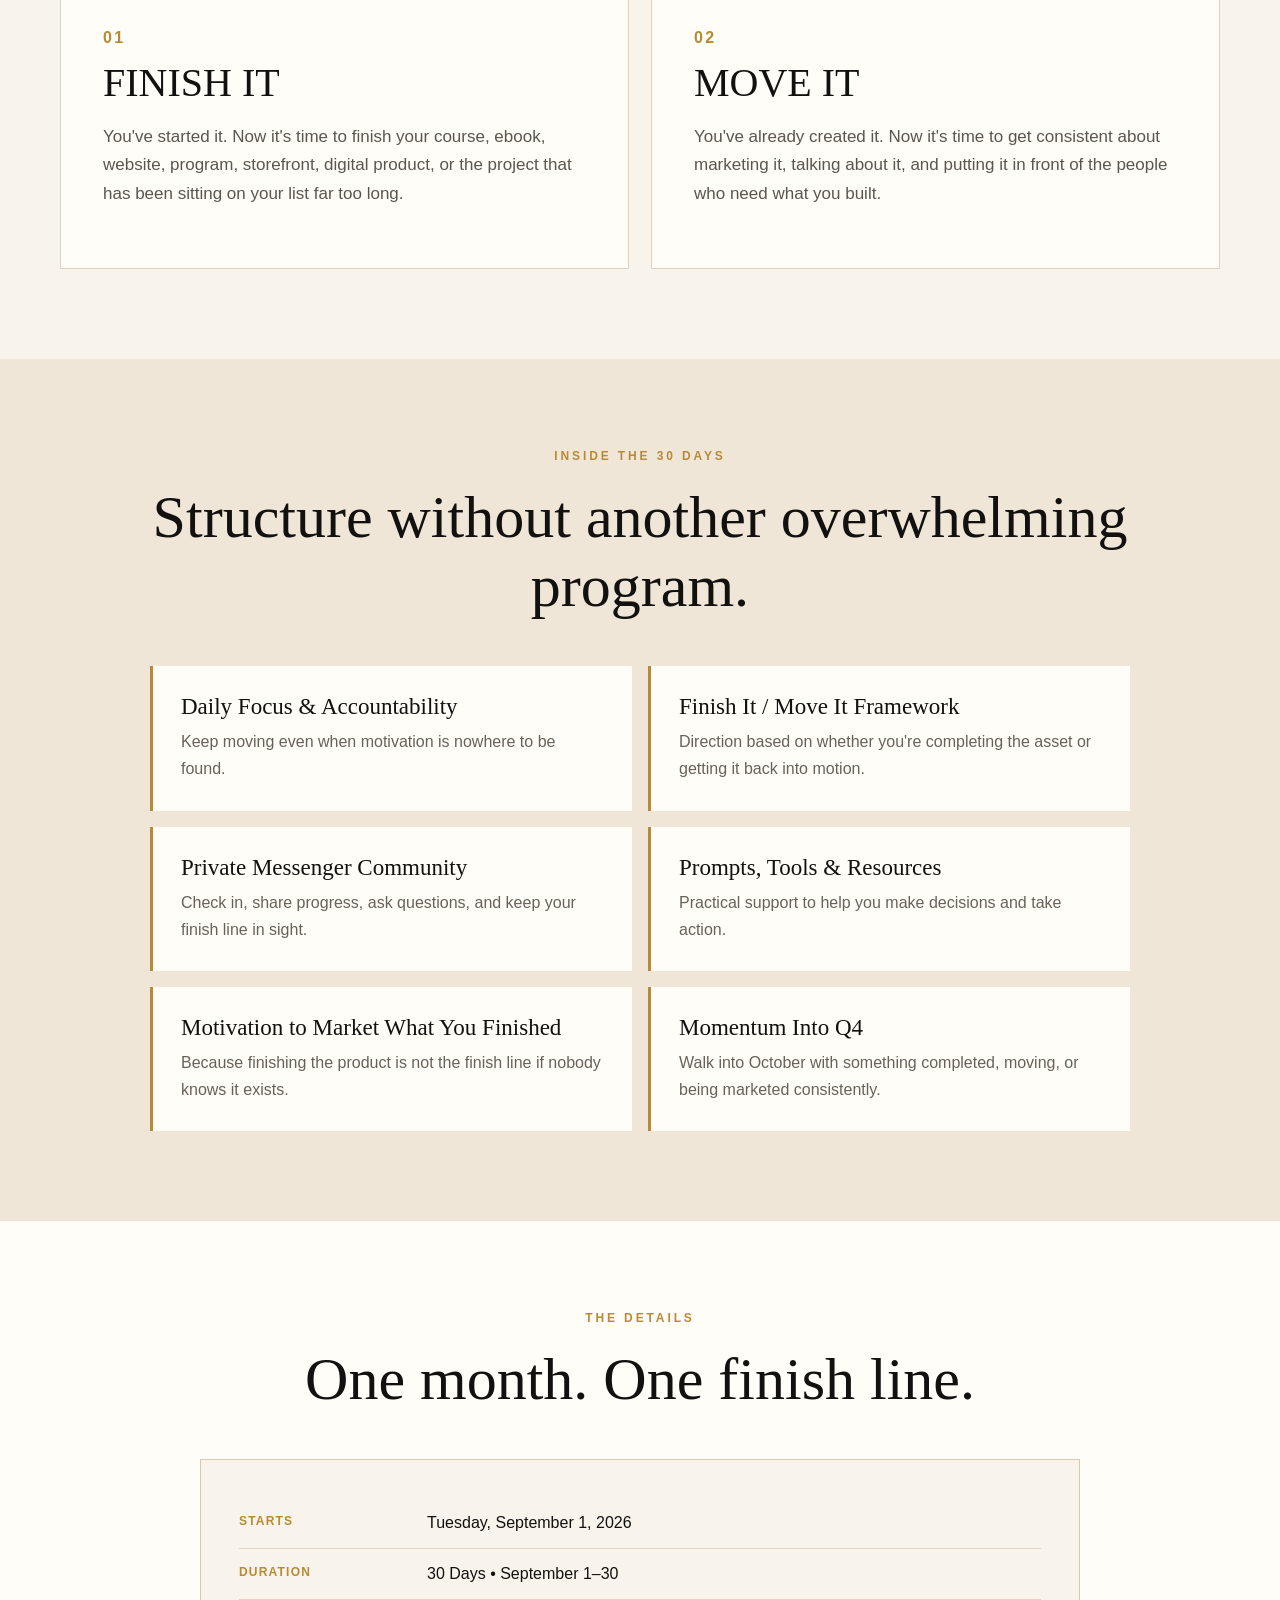
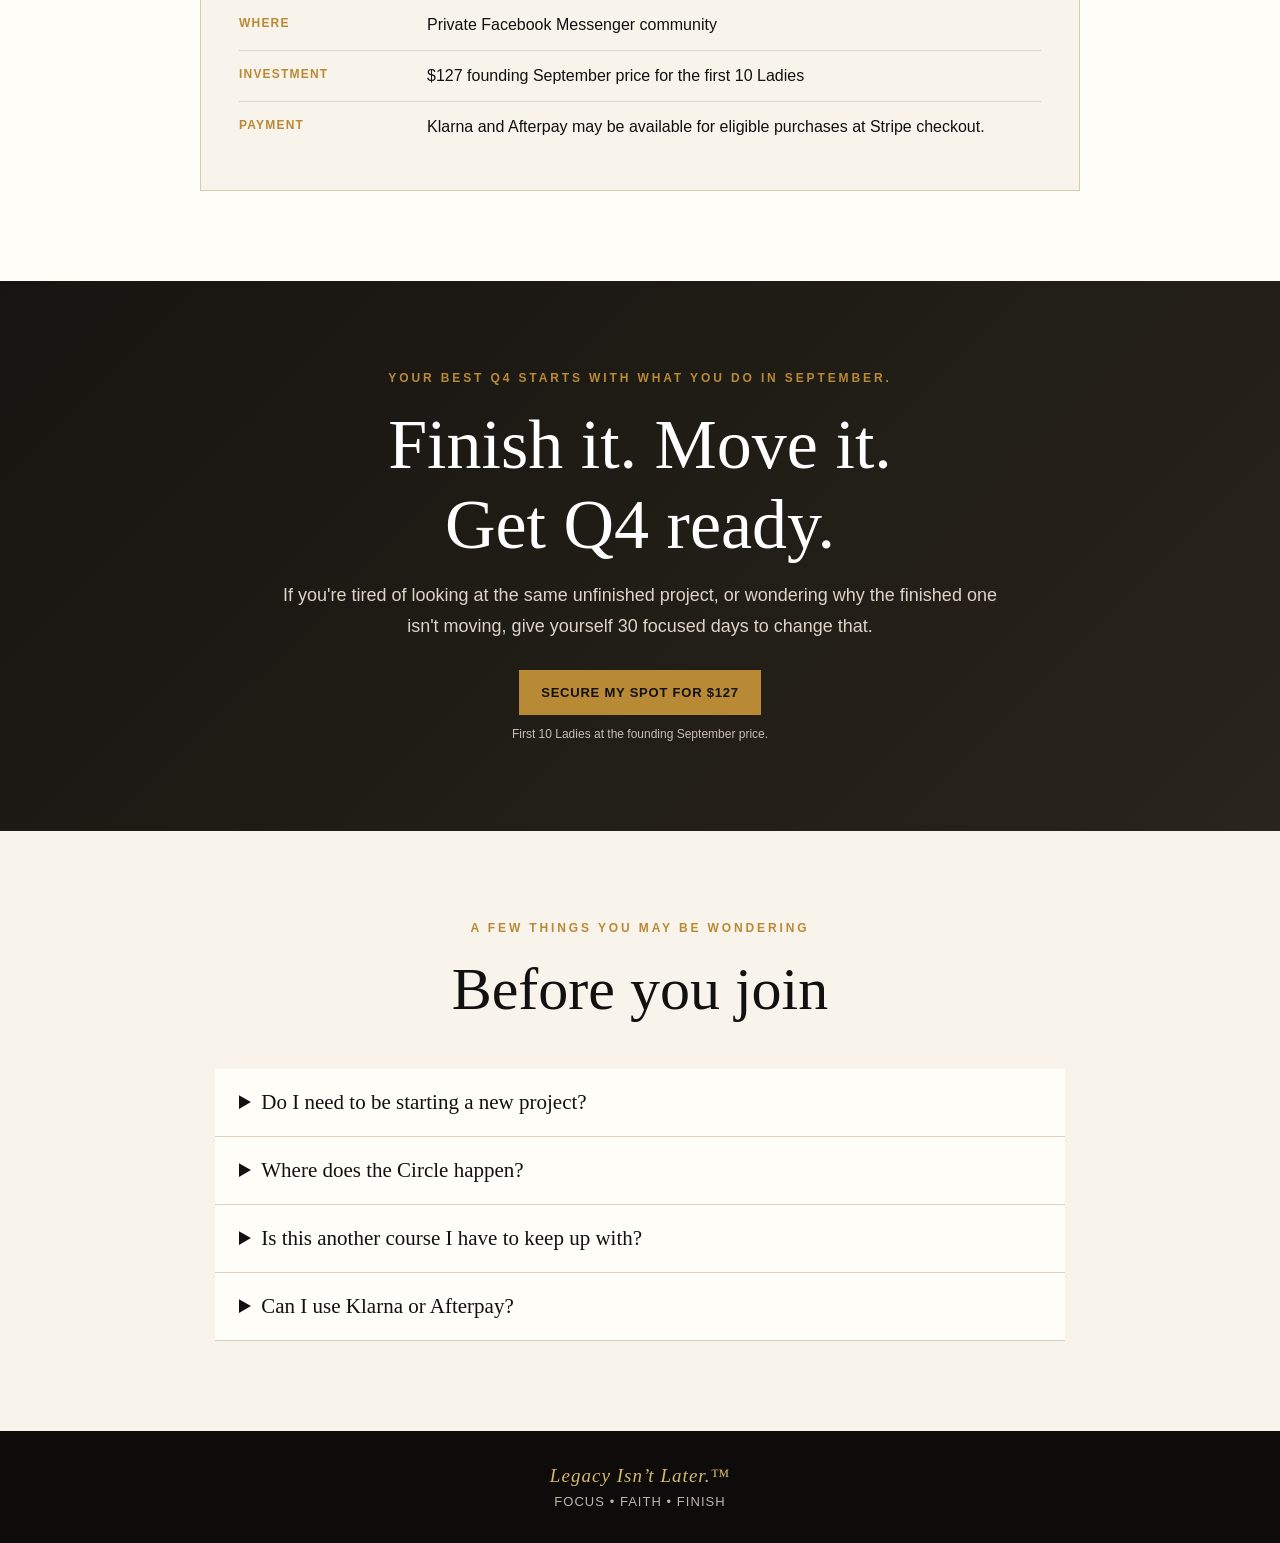
==== commit a13145f9: "Update index.html" ====
--- a/index.html
+++ b/index.html
@@ -1,1129 +1,42 @@
-<!DOCTYPE html>
-<html lang="en">
-<head>
-<meta charset="UTF-8">
-<meta name="viewport" content="width=device-width, initial-scale=1.0">
-<title>The Second Chapter Mastermind™ | Knifie Burks</title>
-<link rel="preconnect" href="https://fonts.googleapis.com">
-<link href="https://fonts.googleapis.com/css2?family=Lora:ital,wght@0,400;0,500;0,600;1,400;1,500;1,600&family=Poppins:wght@300;400;500;600;700&display=swap" rel="stylesheet">
+<!doctype html><html lang="en"><head><meta charset="utf-8"><meta name="viewport" content="width=device-width,initial-scale=1">
+<title>The Finishers Circle: Get Q4 Ready</title><meta name="description" content="30 Days to Finish It or Move It Before Q4.">
 <style>
-  :root{
-    --black:#0F0F0F;
-    --charcoal:#2C2C2C;
-    --cream:#FAF8F5;
-    --soft-cream:#F0EDE8;
-    --gold:#00C2C2;
-    --gold-light:#00F7F7;
-    --line:rgba(0,194,194,0.35);
-  }
-  *{margin:0;padding:0;box-sizing:border-box;}
-  html{scroll-behavior:smooth;}
-  body{
-    background:var(--cream);
-    color:var(--charcoal);
-    font-family:'Poppins',sans-serif;
-    font-weight:300;
-    -webkit-font-smoothing:antialiased;
-    overflow-x:hidden;
-  }
-  img{max-width:100%;display:block;}
-  .serif{font-family:'Lora',serif;}
-  .container{max-width:1180px;margin:0 auto;padding:0 32px;}
-  a{text-decoration:none;color:inherit;}
-
-  /* ---------- reveal on scroll ---------- */
-  .reveal{opacity:0;transform:translateY(28px);transition:opacity 0.9s ease, transform 0.9s ease;}
-  .reveal.visible{opacity:1;transform:translateY(0);}
-
-  /* ---------- top bar ---------- */
-  .topbar{
-    position:relative;
-    z-index:20;
-    padding:26px 0;
-    text-align:center;
-  }
-  .topbar .eyebrow{
-    font-family:'Poppins',sans-serif;
-    font-weight:600;
-    letter-spacing:0.32em;
-    font-size:11px;
-    color:var(--black);
-    text-transform:uppercase;
-  }
-
-  /* ---------- hero ---------- */
-  .hero{
-    position:relative;
-    background:var(--black);
-    color:var(--cream);
-    padding:64px 0 0;
-    overflow:hidden;
-  }
-  .hero-grid{
-    display:grid;
-    grid-template-columns:1.05fr 0.95fr;
-    align-items:center;
-    gap:40px;
-  }
-  .hero-copy{
-    padding:40px 0 80px;
-    position:relative;
-    z-index:3;
-  }
-  .hero-kicker{
-    font-size:12px;
-    letter-spacing:0.3em;
-    text-transform:uppercase;
-    color:var(--gold-light);
-    font-weight:600;
-    margin-bottom:22px;
-    display:flex;
-    align-items:center;
-    gap:14px;
-  }
-  .hero-kicker::before{
-    content:'';
-    width:34px;height:1px;
-    background:var(--gold);
-    display:inline-block;
-  }
-  .hero h1{
-    font-family:'Lora',serif;
-    font-weight:500;
-    font-size:clamp(34px,4.6vw,58px);
-    line-height:1.18;
-    letter-spacing:-0.01em;
-  }
-  .hero h1 em{
-    font-style:italic;
-    color:var(--gold-light);
-    font-weight:500;
-  }
-  .hero-sub{
-    margin-top:26px;
-    font-size:17px;
-    line-height:1.75;
-    font-weight:300;
-    color:rgba(250,248,245,0.78);
-    max-width:480px;
-  }
-  .hero-meta{
-    margin-top:36px;
-    display:flex;
-    gap:34px;
-    flex-wrap:wrap;
-  }
-  .hero-meta div{
-    border-left:1px solid var(--line);
-    padding-left:16px;
-  }
-  .hero-meta .label{
-    font-size:10px;
-    letter-spacing:0.18em;
-    text-transform:uppercase;
-    color:var(--gold-light);
-    font-weight:600;
-  }
-  .hero-meta .value{
-    font-family:'Lora',serif;
-    font-size:18px;
-    margin-top:4px;
-    color:var(--cream);
-  }
-  .hero-cta{
-    margin-top:42px;
-    display:inline-flex;
-    align-items:center;
-    gap:14px;
-    background:var(--gold);
-    color:var(--black);
-    font-family:'Poppins',sans-serif;
-    font-weight:600;
-    font-size:13px;
-    letter-spacing:0.08em;
-    text-transform:uppercase;
-    padding:18px 34px;
-    border:1px solid var(--gold);
-    transition:all 0.35s ease;
-    cursor:pointer;
-  }
-  .hero-cta:hover{
-    background:transparent;
-    color:var(--gold-light);
-  }
-  .hero-cta svg{width:16px;height:16px;transition:transform 0.35s ease;}
-  .hero-cta:hover svg{transform:translateX(4px);}
-
-  .hero-photo-wrap{
-    position:relative;
-    align-self:stretch;
-    height:100%;
-    min-height:560px;
-  }
-  .hero-photo-wrap img{
-    width:100%;
-    height:100%;
-    object-fit:cover;
-    object-position:top center;
-  }
-  .hero-photo-frame{
-    position:absolute;
-    inset:24px 24px 0 0;
-    border:1px solid var(--line);
-    pointer-events:none;
-    z-index:2;
-  }
-  .hero-photo-wrap::after{
-    content:'';
-    position:absolute;
-    inset:0;
-    background:linear-gradient(180deg, rgba(15,15,15,0) 55%, rgba(15,15,15,0.55) 100%), linear-gradient(90deg, rgba(15,15,15,0.35) 0%, rgba(15,15,15,0) 18%);
-    z-index:1;
-  }
-
-  .hero-signature{
-    position:absolute;
-    bottom:36px;
-    left:32px;
-    z-index:3;
-    font-family:'Lora',serif;
-    font-style:italic;
-    font-size:15px;
-    color:var(--cream);
-  }
-
-  /* ---------- marquee strip ---------- */
-  .marquee-strip{
-    background:var(--gold);
-    color:var(--black);
-    overflow:hidden;
-    white-space:nowrap;
-    padding:13px 0;
-  }
-  .marquee-track{
-    display:inline-block;
-    animation:scroll 28s linear infinite;
-    font-family:'Poppins',sans-serif;
-    font-weight:600;
-    font-size:12px;
-    letter-spacing:0.22em;
-    text-transform:uppercase;
-  }
-  .marquee-track span{margin:0 26px;}
-  @keyframes scroll{
-    0%{transform:translateX(0);}
-    100%{transform:translateX(-50%);}
-  }
-
-  /* ---------- section base ---------- */
-  section{padding:110px 0;}
-  .eyebrow-label{
-    font-size:11px;
-    letter-spacing:0.3em;
-    text-transform:uppercase;
-    color:var(--gold);
-    font-weight:600;
-    display:flex;
-    align-items:center;
-    gap:14px;
-    margin-bottom:20px;
-  }
-  .eyebrow-label::before{
-    content:'';
-    width:34px;height:1px;
-    background:var(--gold);
-  }
-  h2.section-head{
-    font-family:'Lora',serif;
-    font-weight:500;
-    font-size:clamp(28px,3.6vw,44px);
-    line-height:1.22;
-    max-width:760px;
-    color:var(--black);
-  }
-  h2.section-head em{font-style:italic;color:var(--gold);}
-
-  /* ---------- for-her section ---------- */
-  .forher{background:var(--cream);}
-  .forher-lead{
-    margin-top:24px;
-    font-size:17px;
-    line-height:1.8;
-    color:var(--charcoal);
-    max-width:640px;
-    font-weight:300;
-  }
-  .forher-grid{
-    margin-top:64px;
-    display:grid;
-    grid-template-columns:repeat(2,1fr);
-    gap:1px;
-    background:var(--line);
-    border:1px solid var(--line);
-  }
-  .forher-item{
-    background:var(--cream);
-    padding:34px 38px;
-  }
-  .forher-item .num{
-    font-family:'Lora',serif;
-    font-style:italic;
-    color:var(--gold);
-    font-size:13px;
-    letter-spacing:0.08em;
-  }
-  .forher-item p{
-    font-family:'Lora',serif;
-    font-size:18px;
-    line-height:1.5;
-    margin-top:10px;
-    color:var(--black);
-  }
-
-  /* ---------- story / founder section ---------- */
-  .story{
-    background:var(--black);
-    color:var(--cream);
-  }
-  .story-grid{
-    display:grid;
-    grid-template-columns:0.85fr 1.15fr;
-    gap:64px;
-    align-items:start;
-  }
-  .story-photo{
-    position:relative;
-  }
-  .story-photo img{
-    width:100%;
-    filter:grayscale(15%);
-  }
-  .story-photo-frame{
-    position:absolute;
-    inset:18px -18px -18px 18px;
-    border:1px solid var(--line);
-    z-index:-1;
-  }
-  .story .eyebrow-label{color:var(--gold-light);}
-  .story .eyebrow-label::before{background:var(--gold-light);}
-  .story h2{
-    font-family:'Lora',serif;
-    font-weight:500;
-    font-size:clamp(26px,3.2vw,38px);
-    line-height:1.3;
-    color:var(--cream);
-  }
-  .story h2 em{font-style:italic;color:var(--gold-light);}
-  .story-body{
-    margin-top:28px;
-    font-size:16px;
-    line-height:1.9;
-    color:rgba(250,248,245,0.82);
-    font-weight:300;
-  }
-  .story-body p{margin-bottom:20px;}
-  .story-body p:last-child{margin-bottom:0;}
-  .story-sign{
-    margin-top:32px;
-    font-family:'Lora',serif;
-    font-style:italic;
-    font-size:17px;
-    color:var(--gold-light);
-  }
-
-  /* ---------- framework / curriculum ---------- */
-  .framework{background:var(--soft-cream);}
-  .framework-head{
-    display:flex;
-    justify-content:space-between;
-    align-items:flex-end;
-    flex-wrap:wrap;
-    gap:24px;
-  }
-  .framework-tag{
-    font-family:'Lora',serif;
-    font-style:italic;
-    font-size:15px;
-    color:var(--gold);
-    max-width:320px;
-    text-align:right;
-    line-height:1.5;
-  }
-  .week-list{
-    margin-top:60px;
-    border-top:1px solid var(--line);
-  }
-  .week-row{
-    display:grid;
-    grid-template-columns:90px 1fr 1.3fr;
-    gap:30px;
-    padding:30px 0;
-    border-bottom:1px solid var(--line);
-    align-items:start;
-  }
-  .week-row .wk-num{
-    font-family:'Lora',serif;
-    font-style:italic;
-    font-size:14px;
-    color:var(--gold);
-    letter-spacing:0.04em;
-    padding-top:4px;
-  }
-  .week-row .wk-letter{
-    font-family:'Lora',serif;
-    font-weight:600;
-    font-size:26px;
-    color:var(--black);
-  }
-  .week-row .wk-title{
-    font-family:'Poppins',sans-serif;
-    font-weight:600;
-    font-size:11px;
-    letter-spacing:0.16em;
-    text-transform:uppercase;
-    color:var(--gold);
-    margin-top:6px;
-  }
-  .week-row .wk-desc{
-    font-size:15px;
-    line-height:1.75;
-    color:var(--charcoal);
-    font-weight:300;
-    padding-top:4px;
-  }
-  .week-row .wk-desc strong{
-    font-weight:500;
-    color:var(--black);
-  }
-
-  /* ---------- testimonial / proof strip ---------- */
-  .proofbar{
-    background:var(--black);
-    color:var(--cream);
-    padding:64px 0;
-  }
-  .proof-quote{
-    font-family:'Lora',serif;
-    font-style:italic;
-    font-size:clamp(20px,2.6vw,30px);
-    line-height:1.5;
-    text-align:center;
-    max-width:880px;
-    margin:0 auto;
-    color:var(--cream);
-  }
-  .proof-quote em{color:var(--gold-light);font-style:italic;}
-  .proof-sub{
-    text-align:center;
-    margin-top:24px;
-    font-size:12px;
-    letter-spacing:0.2em;
-    text-transform:uppercase;
-    color:var(--gold-light);
-    font-weight:600;
-  }
-
-  /* ---------- pricing ---------- */
-  .pricing{background:var(--cream);}
-  .pricing-head{text-align:center;max-width:680px;margin:0 auto;}
-  .pricing-head p{
-    margin-top:20px;
-    font-size:16px;
-    line-height:1.8;
-    color:var(--charcoal);
-    font-weight:300;
-  }
-  .pricing-head p.pay-options{
-    margin-top:14px;
-    font-size:13px;
-    letter-spacing:0.04em;
-    color:var(--gold);
-    font-weight:500;
-  }
-  .price-grid{
-    margin-top:64px;
-    display:grid;
-    grid-template-columns:1fr 1fr;
-    gap:28px;
-  }
-  .price-card{
-    background:var(--soft-cream);
-    border:1px solid var(--line);
-    padding:48px 40px;
-    position:relative;
-  }
-  .price-card.featured{
-    background:var(--black);
-    color:var(--cream);
-    border-color:var(--gold);
-  }
-  .price-card .tag{
-    font-size:11px;
-    letter-spacing:0.22em;
-    text-transform:uppercase;
-    font-weight:600;
-    color:var(--gold);
-  }
-  .price-card.featured .tag{color:var(--gold-light);}
-  .price-card .badge{
-    position:absolute;
-    top:0;
-    right:40px;
-    transform:translateY(-50%);
-    background:var(--gold);
-    color:var(--black);
-    font-size:10px;
-    font-weight:700;
-    letter-spacing:0.14em;
-    text-transform:uppercase;
-    padding:7px 16px;
-  }
-  .price-card h3{
-    font-family:'Lora',serif;
-    font-weight:500;
-    font-size:26px;
-    margin-top:14px;
-    color:var(--black);
-  }
-  .price-card.featured h3{color:var(--cream);}
-  .price-amount{
-    font-family:'Lora',serif;
-    font-size:54px;
-    margin-top:18px;
-    color:var(--black);
-  }
-  .price-card.featured .price-amount{color:var(--gold-light);}
-  .price-amount span{
-    font-size:15px;
-    font-family:'Poppins',sans-serif;
-    color:var(--charcoal);
-    font-weight:300;
-  }
-  .price-card.featured .price-amount span{color:rgba(250,248,245,0.65);}
-  .price-deadline{
-    margin-top:8px;
-    font-size:13px;
-    color:var(--gold);
-    font-weight:500;
-  }
-  .price-card.featured .price-deadline{color:var(--gold-light);}
-  .price-list{
-    margin-top:30px;
-    list-style:none;
-  }
-  .price-list li{
-    display:flex;
-    gap:12px;
-    align-items:flex-start;
-    font-size:14.5px;
-    line-height:1.6;
-    padding:10px 0;
-    border-top:1px solid var(--line);
-    font-weight:300;
-    color:var(--charcoal);
-  }
-  .price-card.featured .price-list li{
-    color:rgba(250,248,245,0.85);
-    border-top:1px solid rgba(184,145,90,0.25);
-  }
-  .price-list li:first-child{border-top:none;padding-top:0;}
-  .price-list li .check{
-    color:var(--gold);
-    font-size:14px;
-    margin-top:1px;
-  }
-  .price-list li strong{
-    color:var(--black);
-    font-weight:500;
-  }
-  .price-card.featured .price-list li strong{color:var(--cream);}
-  .price-cta{
-    margin-top:34px;
-    display:block;
-    text-align:center;
-    background:transparent;
-    border:1px solid var(--black);
-    color:var(--black);
-    font-family:'Poppins',sans-serif;
-    font-weight:600;
-    font-size:13px;
-    letter-spacing:0.08em;
-    text-transform:uppercase;
-    padding:17px;
-    cursor:pointer;
-    transition:all 0.3s ease;
-  }
-  .price-cta:hover{background:var(--black);color:var(--cream);}
-  .price-card.featured .price-cta{
-    border:1px solid var(--gold);
-    background:var(--gold);
-    color:var(--black);
-  }
-  .price-card.featured .price-cta:hover{
-    background:transparent;
-    color:var(--gold-light);
-  }
-
-  /* countdown */
-  .countdown{
-    margin-top:50px;
-  }
-  .countdown-label{
-    text-align:center;
-    font-size:11px;
-    letter-spacing:0.22em;
-    text-transform:uppercase;
-    font-weight:600;
-    color:var(--gold);
-    margin-bottom:18px;
-  }
-  .countdown-units{
-    display:flex;
-    justify-content:center;
-    gap:14px;
-    flex-wrap:wrap;
-  }
-  .countdown .unit{
-    text-align:center;
-    min-width:84px;
-    padding:18px 10px;
-    background:var(--black);
-    color:var(--cream);
-  }
-  .countdown .unit .n{
-    font-family:'Lora',serif;
-    font-size:30px;
-    color:var(--gold-light);
-  }
-  .countdown .unit .l{
-    font-size:9px;
-    letter-spacing:0.18em;
-    text-transform:uppercase;
-    margin-top:4px;
-    color:rgba(250,248,245,0.6);
-  }
-
-  /* ---------- scripture / affirmation ---------- */
-  .anchor-word{
-    background:var(--soft-cream);
-    text-align:center;
-    position:relative;
-  }
-  .anchor-word .mark{
-    font-family:'Lora',serif;
-    font-style:italic;
-    font-size:60px;
-    color:var(--gold-light);
-    line-height:1;
-  }
-  .anchor-word blockquote{
-    font-family:'Lora',serif;
-    font-size:clamp(22px,3vw,32px);
-    line-height:1.55;
-    max-width:760px;
-    margin:18px auto 0;
-    color:var(--black);
-    font-weight:400;
-  }
-  .anchor-word blockquote em{font-style:italic;color:var(--gold);}
-  .anchor-word cite{
-    display:block;
-    margin-top:26px;
-    font-style:normal;
-    font-size:12px;
-    letter-spacing:0.2em;
-    text-transform:uppercase;
-    color:var(--gold);
-    font-weight:600;
-  }
-  .anchor-word .affirm{
-    margin-top:46px;
-    padding-top:46px;
-    border-top:1px solid var(--line);
-    font-family:'Poppins',sans-serif;
-    font-size:13px;
-    letter-spacing:0.1em;
-    text-transform:uppercase;
-    color:var(--charcoal);
-    font-weight:500;
-  }
-
-  /* ---------- signup ---------- */
-  .signup{
-    background:var(--black);
-    color:var(--cream);
-    position:relative;
-    overflow:hidden;
-  }
-  .signup-frame{
-    position:absolute;
-    inset:28px;
-    border:1px solid var(--line);
-    pointer-events:none;
-  }
-  .signup-inner{
-    max-width:560px;
-    margin:0 auto;
-    text-align:center;
-    position:relative;
-    z-index:2;
-  }
-  .signup .eyebrow-label{justify-content:center;color:var(--gold-light);}
-  .signup .eyebrow-label::before{background:var(--gold-light);}
-  .signup h2{
-    font-family:'Lora',serif;
-    font-weight:500;
-    font-size:clamp(28px,3.6vw,40px);
-    line-height:1.25;
-    color:var(--cream);
-  }
-  .signup h2 em{font-style:italic;color:var(--gold-light);}
-  .signup p.sub{
-    margin-top:18px;
-    font-size:15px;
-    line-height:1.75;
-    color:rgba(250,248,245,0.72);
-    font-weight:300;
-  }
-  form.signup-form{
-    margin-top:42px;
-    text-align:left;
-  }
-  .field{margin-bottom:18px;}
-  .field label{
-    display:block;
-    font-size:11px;
-    letter-spacing:0.14em;
-    text-transform:uppercase;
-    color:var(--gold-light);
-    margin-bottom:8px;
-    font-weight:500;
-  }
-  .field input, .field select{
-    width:100%;
-    background:transparent;
-    border:1px solid var(--line);
-    color:var(--cream);
-    font-family:'Poppins',sans-serif;
-    font-size:15px;
-    font-weight:300;
-    padding:14px 16px;
-    outline:none;
-    transition:border-color 0.3s ease;
-  }
-  .field select option{background:var(--black);color:var(--cream);}
-  .field input:focus, .field select:focus{border-color:var(--gold);}
-  .field input::placeholder{color:rgba(250,248,245,0.35);}
-  .signup-ctas{
-    margin-top:42px;
-    display:flex;
-    flex-direction:column;
-    gap:14px;
-  }
-  .submit-btn{
-    display:block;
-    width:100%;
-    background:var(--gold);
-    color:var(--black);
-    border:1px solid var(--gold);
-    font-family:'Poppins',sans-serif;
-    font-weight:600;
-    font-size:13px;
-    letter-spacing:0.1em;
-    text-transform:uppercase;
-    padding:18px;
-    cursor:pointer;
-    text-align:center;
-    transition:all 0.3s ease;
-  }
-  .submit-btn:hover{background:transparent;color:var(--gold-light);}
-  .submit-btn.outline{
-    background:transparent;
-    color:var(--cream);
-    border:1px solid var(--line);
-  }
-  .submit-btn.outline:hover{
-    border-color:var(--gold);
-    color:var(--gold-light);
-  }
-  .form-note{
-    margin-top:18px;
-    font-size:12px;
-    color:rgba(250,248,245,0.5);
-    text-align:center;
-  }
-  .success-msg{
-    display:none;
-    margin-top:42px;
-    padding:36px 30px;
-    border:1px solid var(--gold);
-    text-align:center;
-  }
-  .success-msg.show{display:block;}
-  .success-msg .check-icon{
-    width:44px;height:44px;
-    border:1px solid var(--gold);
-    border-radius:50%;
-    display:flex;
-    align-items:center;
-    justify-content:center;
-    margin:0 auto 18px;
-    color:var(--gold-light);
-  }
-  .success-msg h3{
-    font-family:'Lora',serif;
-    font-style:italic;
-    font-size:22px;
-    color:var(--cream);
-  }
-  .success-msg p{
-    margin-top:10px;
-    font-size:14px;
-    color:rgba(250,248,245,0.7);
-    line-height:1.6;
-  }
-
-  /* ---------- footer ---------- */
-  footer{
-    background:var(--black);
-    border-top:1px solid var(--line);
-    padding:40px 0;
-    text-align:center;
-  }
-  footer .sig{
-    font-family:'Lora',serif;
-    font-style:italic;
-    font-size:14px;
-    color:var(--gold-light);
-  }
-  footer .small{
-    margin-top:10px;
-    font-size:11px;
-    color:rgba(250,248,245,0.4);
-    letter-spacing:0.04em;
-  }
-
-  /* ---------- responsive ---------- */
-  @media (max-width:860px){
-    .container{padding:0 22px;}
-    section{padding:72px 0;}
-    .hero{padding-top:36px;}
-    .hero-grid{grid-template-columns:1fr;}
-    .hero-photo-wrap{min-height:380px;order:-1;}
-    .hero-copy{padding:32px 0 50px;}
-    .hero-meta{gap:22px;}
-    .forher-grid{grid-template-columns:1fr;}
-    .story-grid{grid-template-columns:1fr;gap:36px;}
-    .story-photo-frame{display:none;}
-    .framework-head{flex-direction:column;align-items:flex-start;}
-    .framework-tag{text-align:left;max-width:none;}
-    .week-row{
-      grid-template-columns:1fr;
-      gap:10px;
-      padding:26px 0;
-    }
-    .week-row .wk-num{padding-top:0;}
-    .week-row .wk-letter{font-size:22px;}
-    .week-row .wk-desc{padding-top:2px;}
-    .price-grid{grid-template-columns:1fr;}
-    .countdown .unit{min-width:68px;padding:14px 8px;}
-    .countdown .unit .n{font-size:24px;}
-  }
-</style>
-</head>
-<body>
-
-<div class="topbar">
-  <div class="eyebrow serif" style="font-style:italic;">The Burks Collective</div>
-</div>
-
-<!-- HERO -->
-<section class="hero" style="padding-bottom:0;">
-  <div class="container">
-    <div class="hero-grid">
-      <div class="hero-copy">
-        <div class="hero-kicker">Founding Cohort &middot; Begins July 16</div>
-        <h1>The women who feel <em>constantly behind</em> in business are usually carrying too much, <em>by themselves.</em></h1>
-        <p class="hero-sub">Introducing The Second Chapter Mastermind™. Eight weeks to stabilize what's shaky, clarify what you sell, and build the second income stream that funds your next chapter. You were not built to carry this alone.</p>
-        <div class="hero-meta">
-          <div>
-            <div class="label">Format</div>
-            <div class="value">8 Live Weeks</div>
-          </div>
-          <div>
-            <div class="label">Starts</div>
-            <div class="value">July 16th</div>
-          </div>
-          <div>
-            <div class="label">Calls</div>
-            <div class="value">Thursdays, 90 Min</div>
-          </div>
-        </div>
-        <a href="#pricing" class="hero-cta">Become a Founding Member
-          <svg viewBox="0 0 24 24" fill="none" stroke="currentColor" stroke-width="1.5"><path d="M5 12h14M13 6l6 6-6 6"/></svg>
-        </a>
-      </div>
-      <div class="hero-photo-wrap">
-        <img id="hero-img" src="[data-uri]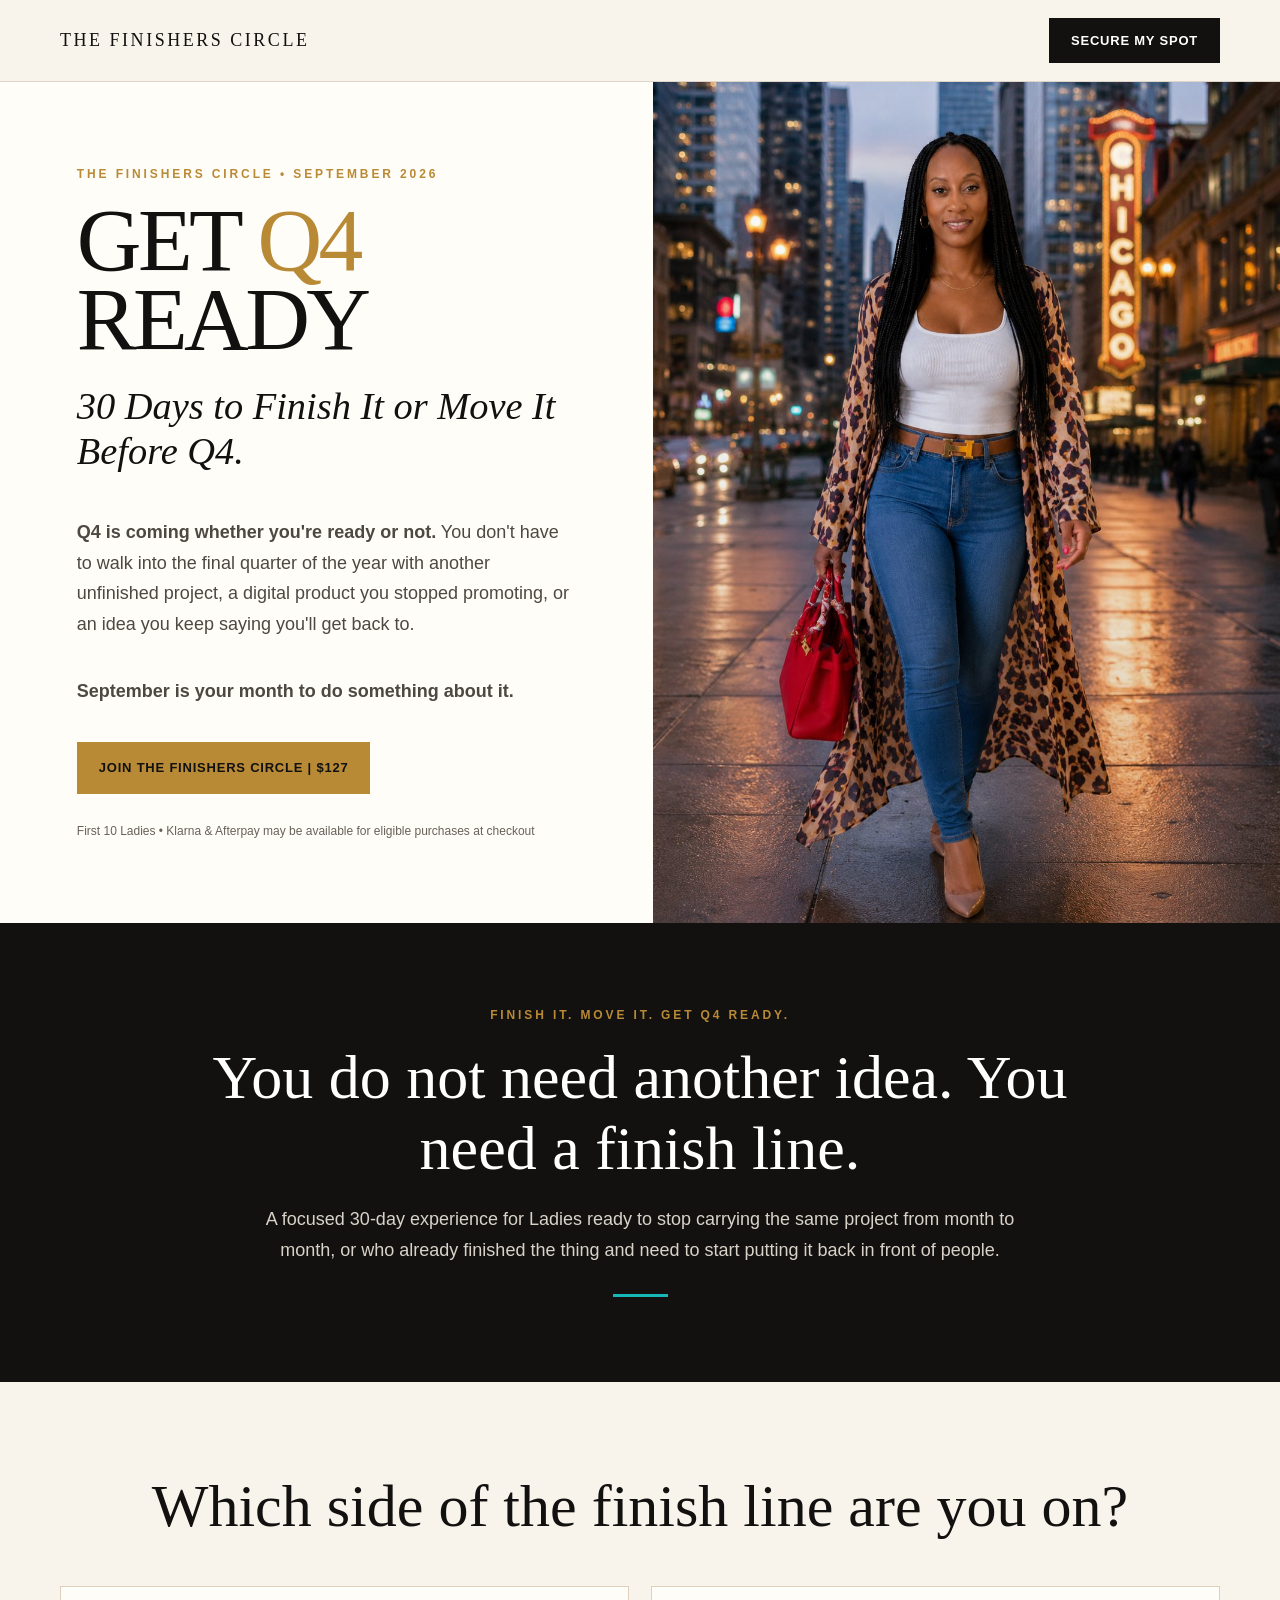
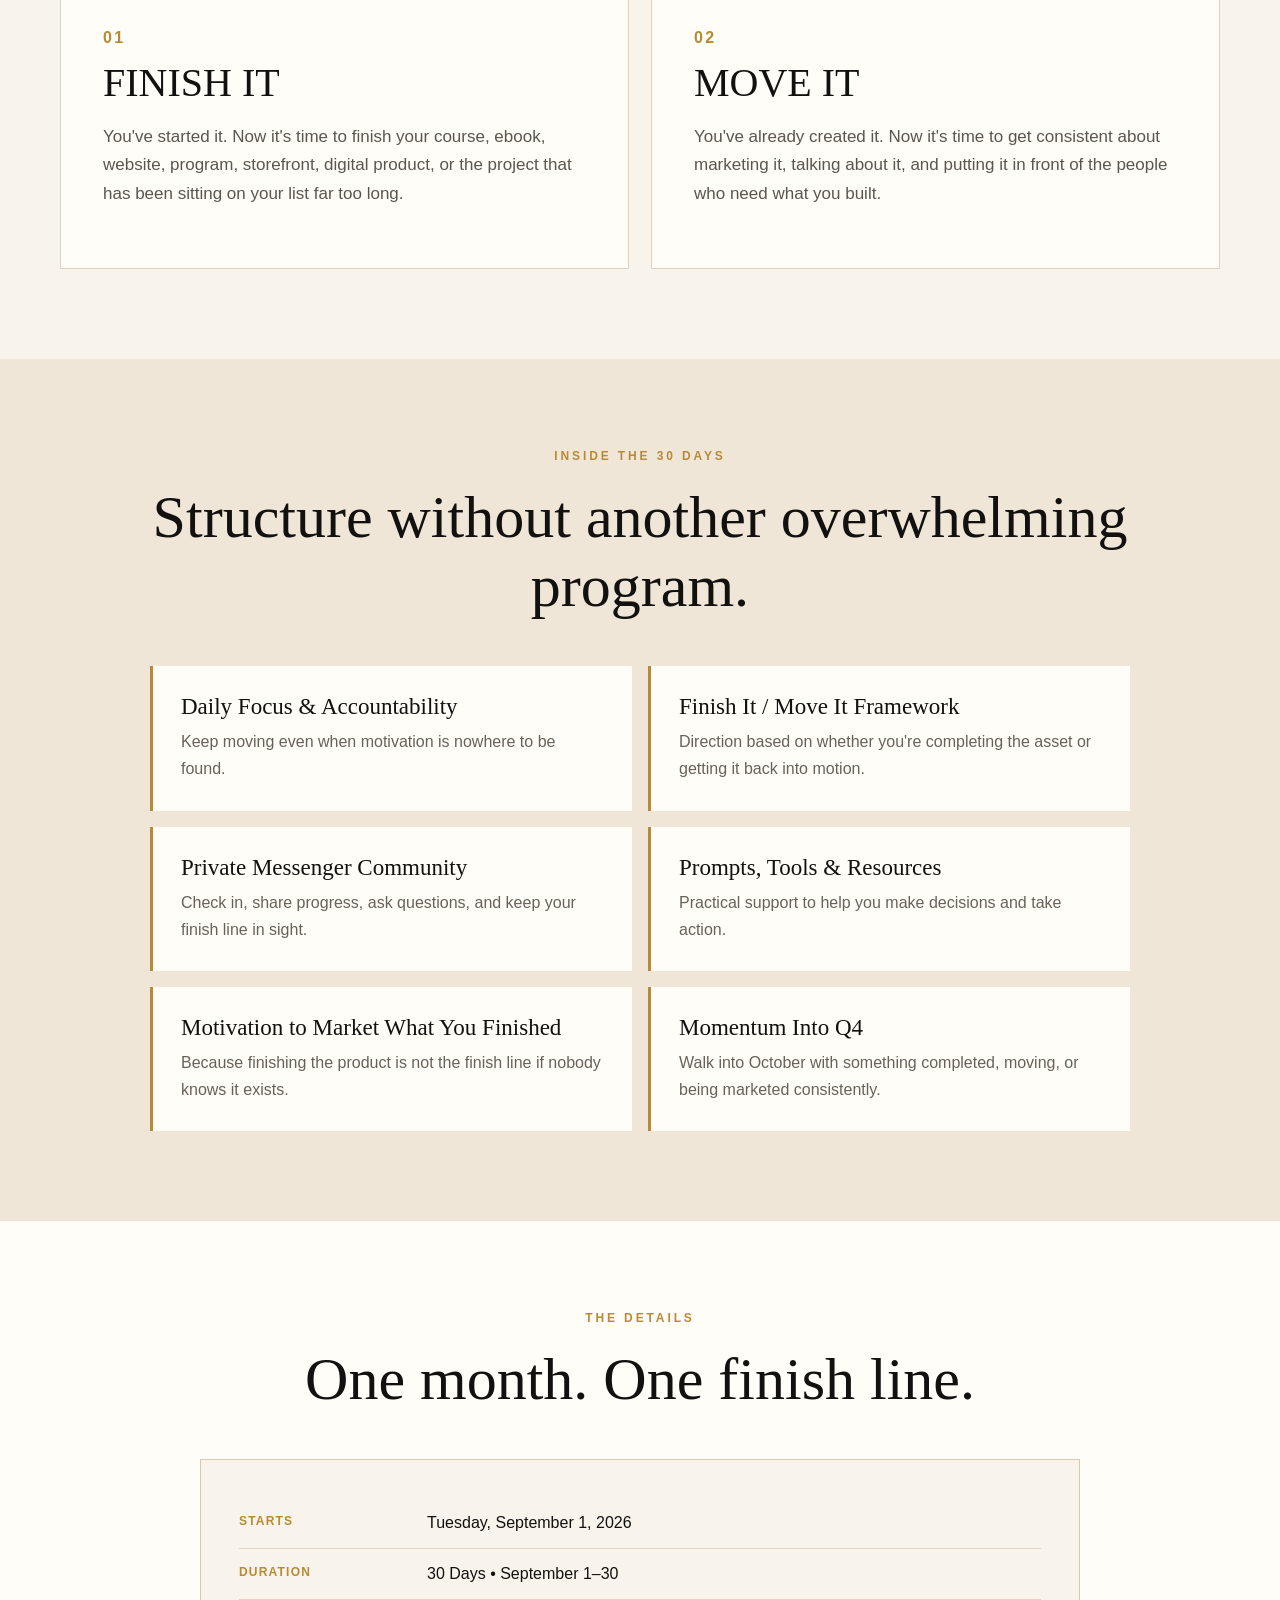
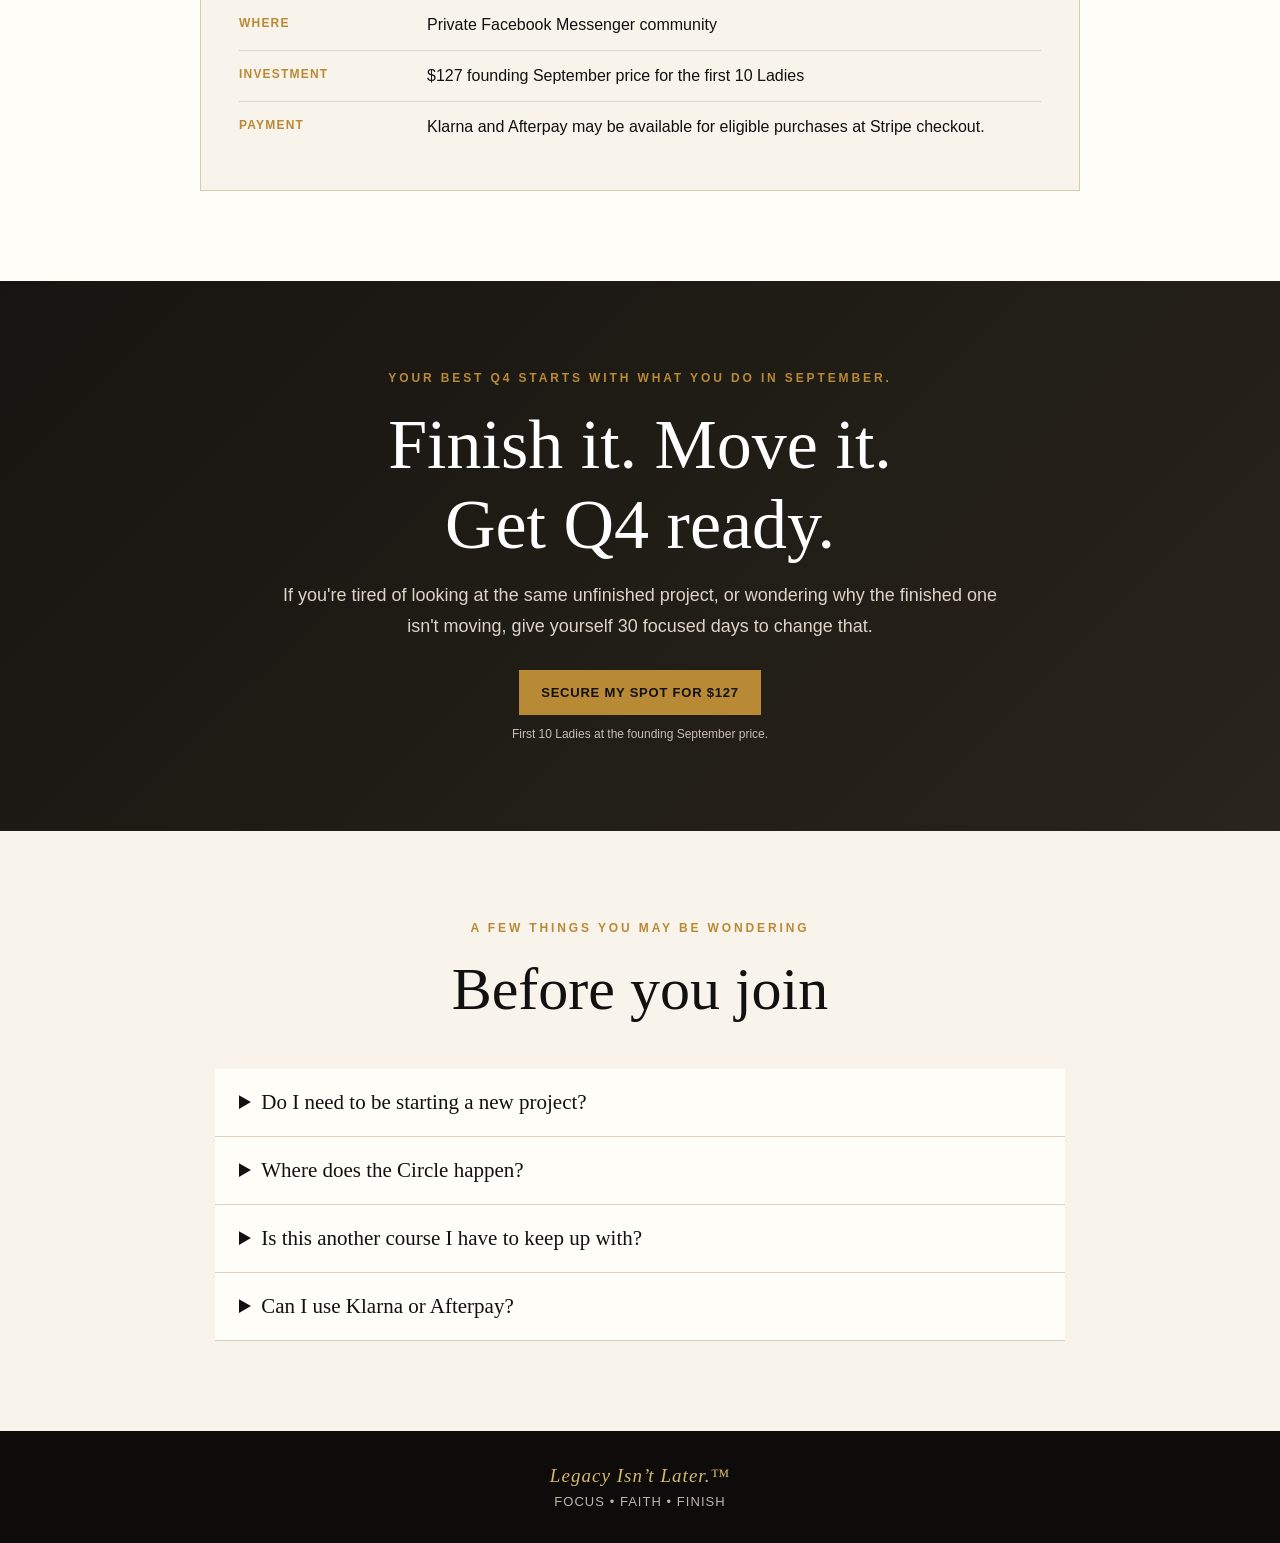
==== commit ae8185e8: "Update index.html" ====
--- a/index.html
+++ b/index.html
@@ -19,7 +19,7 @@
 </style></head><body>
 <header><div class="wrap"><nav><div class="brand">The Finishers Circle</div><a class="btn" href="https://buy.stripe.com/aFa3cv0cGfik3Kn6tubZe0G">Secure My Spot</a></nav></div></header>
 <main>
-<section class="hero"><div class="copy"><div class="eyebrow">The Finishers Circle • September 2026</div><h1>GET <span>Q4</span><br>READY</h1><div class="sub">30 Days to Finish It or Move It Before Q4.</div><p><strong>Q4 is coming whether you're ready or not.</strong> You don't have to walk into the final quarter of the year with another unfinished project, a digital product you stopped promoting, or an idea you keep saying you'll get back to.</p><p><strong>September is your month to do something about it.</strong></p><p><a class="btn gold" href="https://buy.stripe.com/aFa3cv0cGfik3Kn6tubZe0G">Join The Finishers Circle , $127</a></p><div class="micro">First 10 Ladies • Klarna & Afterpay may be available for eligible purchases at checkout</div></div><div class="photo" aria-label="Knifie Burks"></div></section>
+<section class="hero"><div class="copy"><div class="eyebrow">The Finishers Circle • September 2026</div><h1>GET <span>Q4</span><br>READY</h1><div class="sub">30 Days to Finish It or Move It Before Q4.</div><p><strong>Q4 is coming whether you're ready or not.</strong> You don't have to walk into the final quarter of the year with another unfinished project, a digital product you stopped promoting, or an idea you keep saying you'll get back to.</p><p><strong>September is your month to do something about it.</strong></p><p><a class="btn gold" href="https://buy.stripe.com/aFa3cv0cGfik3Kn6tubZe0G">Join The Finishers Circle | $127</a></p><div class="micro">First 10 Ladies • Klarna & Afterpay may be available for eligible purchases at checkout</div></div><div class="photo" aria-label="Knifie Burks"></div></section>
 <section class="dark"><div class="wrap"><div class="eyebrow">Finish it. Move it. Get Q4 ready.</div><h2>You do not need another idea. You need a finish line.</h2><p>A focused 30-day experience for Ladies ready to stop carrying the same project from month to month, or who already finished the thing and need to start putting it back in front of people.</p><div class="teal"></div></div></section>
 <section class="std"><div class="wrap"><h2>Which side of the finish line are you on?</h2><div class="grid2"><div class="card"><b>01</b><h3>FINISH IT</h3><p>You've started it. Now it's time to finish your course, ebook, website, program, storefront, digital product, or the project that has been sitting on your list far too long.</p></div><div class="card"><b>02</b><h3>MOVE IT</h3><p>You've already created it. Now it's time to get consistent about marketing it, talking about it, and putting it in front of the people who need what you built.</p></div></div></div></section>
 <section class="std experience"><div class="wrap"><div class="eyebrow" style="text-align:center">Inside the 30 days</div><h2>Structure without another overwhelming program.</h2><div class="items">
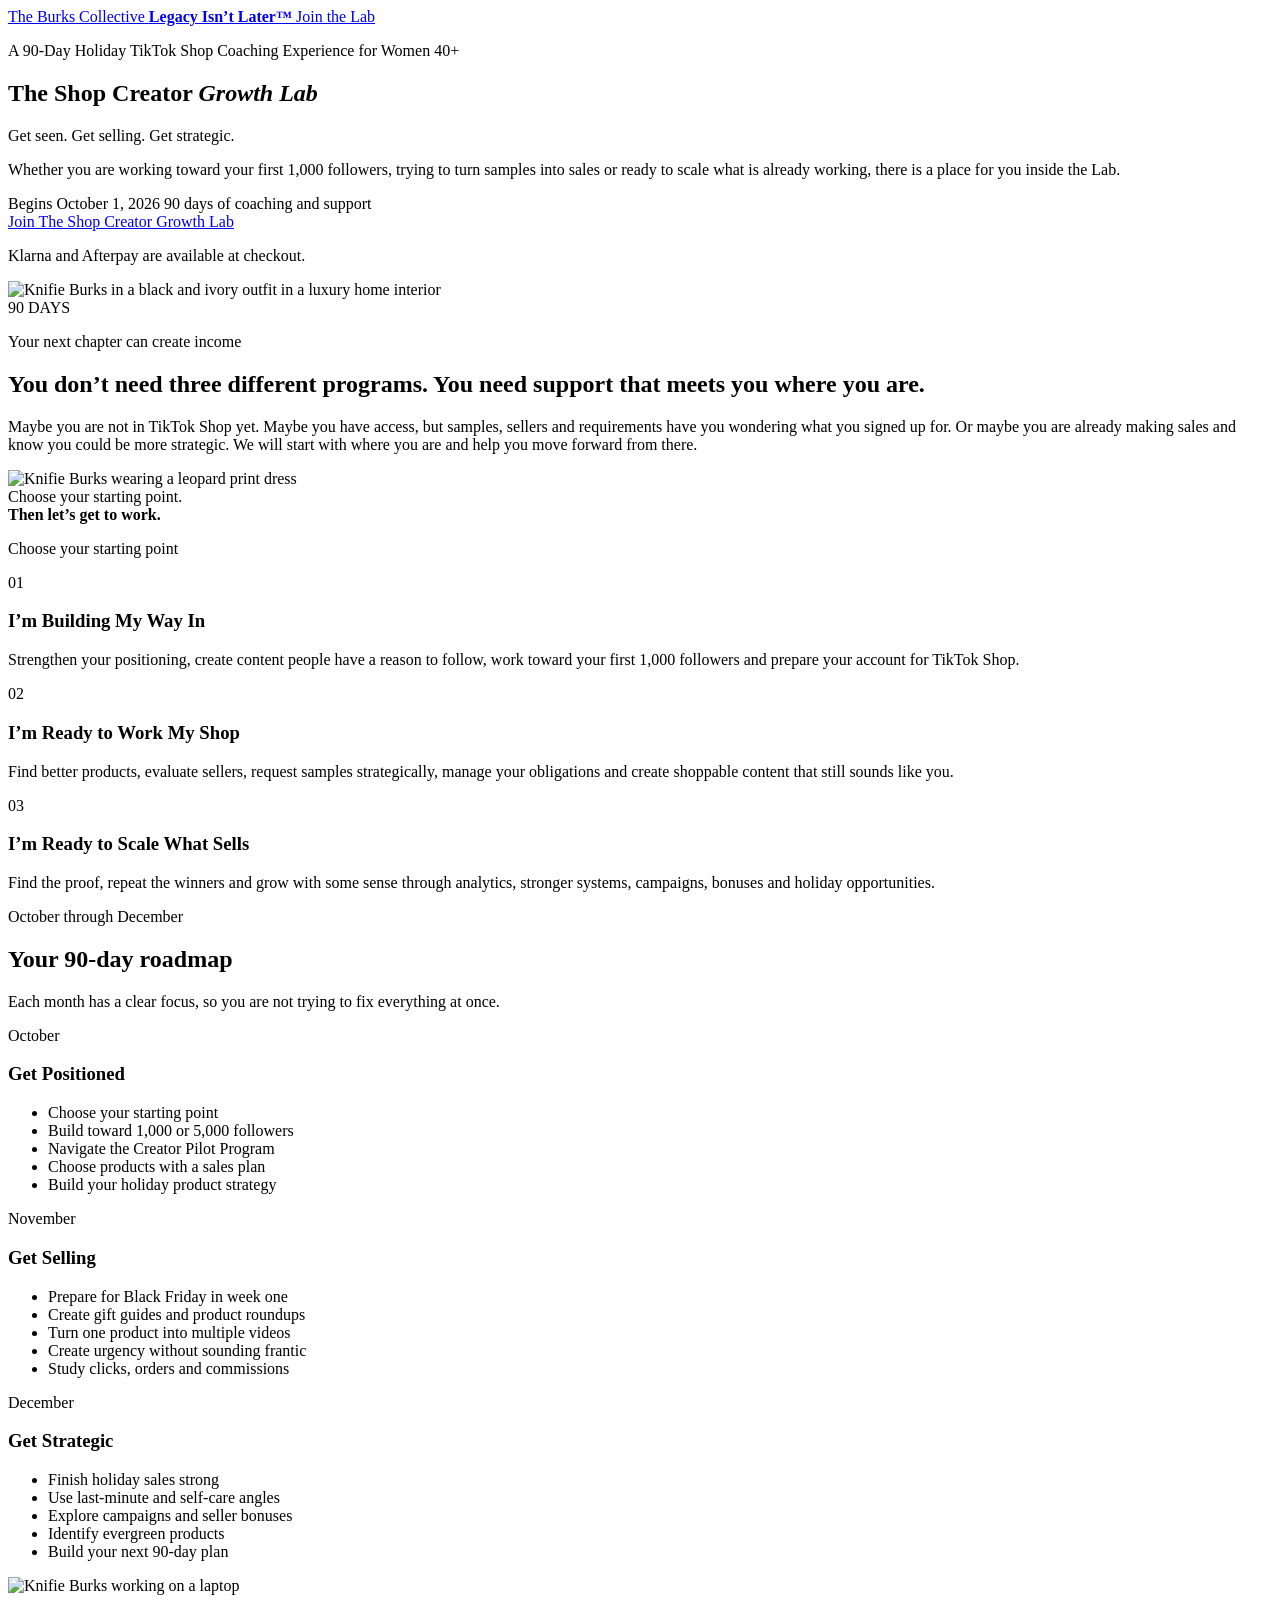
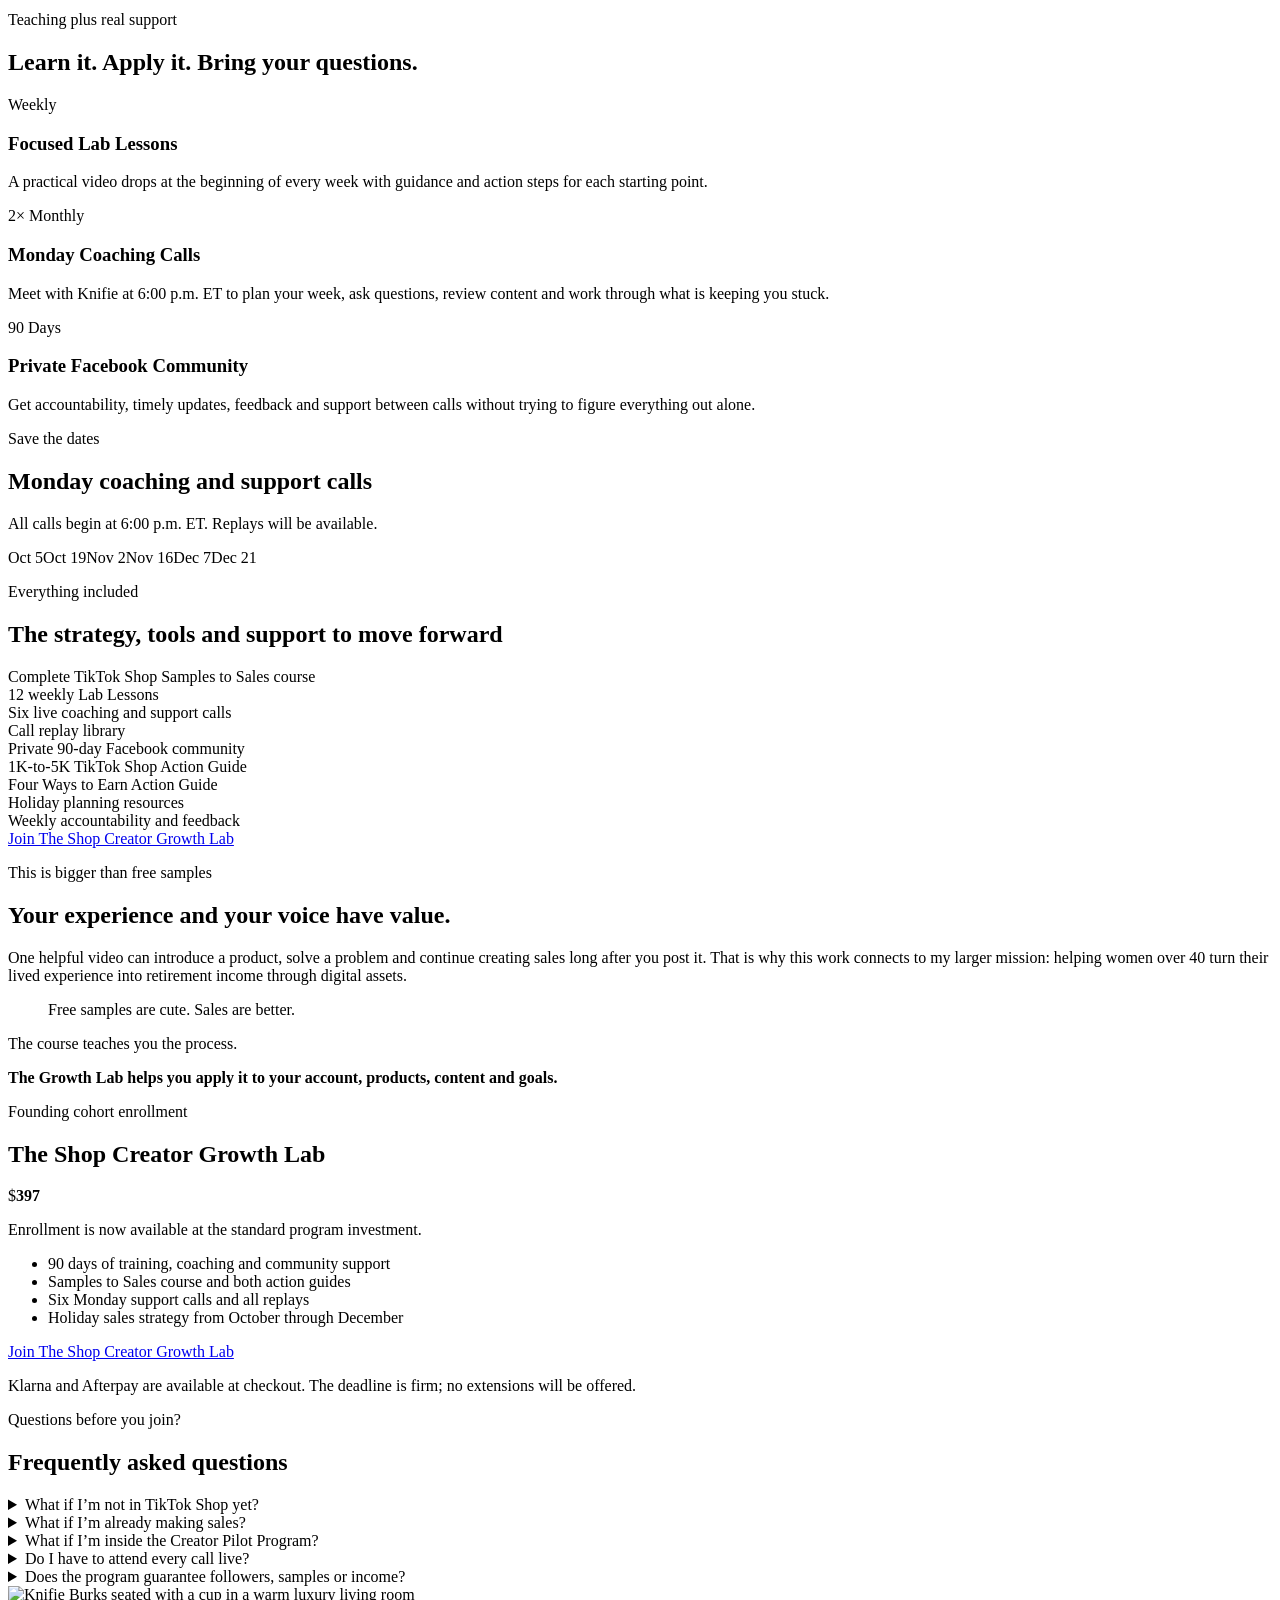
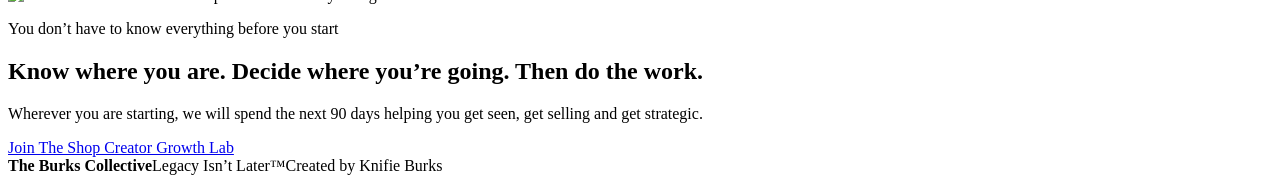
==== commit 7ad9142e: "Update index.html" ====
--- a/index.html
+++ b/index.html
@@ -1,42 +1,172 @@
-<!doctype html><html lang="en"><head><meta charset="utf-8"><meta name="viewport" content="width=device-width,initial-scale=1">
-<title>The Finishers Circle: Get Q4 Ready</title><meta name="description" content="30 Days to Finish It or Move It Before Q4.">
-<style>
-:root{--ink:#12110f;--ivory:#f8f3eb;--cream:#efe6d8;--gold:#b98a35;--teal:#18b7b7;--muted:#686159;--white:#fffdf8}
-*{box-sizing:border-box}html{scroll-behavior:smooth}body{margin:0;background:var(--ivory);color:var(--ink);font-family:Arial,sans-serif}.wrap{width:min(1160px,92vw);margin:auto}
-header{position:sticky;top:0;z-index:5;background:rgba(248,243,235,.95);border-bottom:1px solid #ded4c7;padding:18px 0;backdrop-filter:blur(8px)}nav{display:flex;justify-content:space-between;align-items:center;gap:16px}
-.brand{font:18px Georgia,serif;letter-spacing:.14em;text-transform:uppercase}a.btn{display:inline-block;background:var(--ink);color:white;text-decoration:none;padding:15px 22px;font-weight:bold;font-size:13px;letter-spacing:.06em;text-transform:uppercase}
-a.gold{background:var(--gold);color:#111}.hero{display:grid;grid-template-columns:1.02fr .98fr;background:var(--white);min-height:720px}.copy{padding:85px max(6vw,48px);display:flex;flex-direction:column;justify-content:center}
-.eyebrow{font-size:12px;letter-spacing:.24em;text-transform:uppercase;color:var(--gold);font-weight:bold;margin-bottom:20px}h1,h2,h3{font-family:Georgia,serif;font-weight:400}h1{font-size:clamp(55px,7vw,100px);line-height:.88;letter-spacing:-.04em;margin:0 0 25px}h1 span{color:var(--gold)}
-.sub{font:italic clamp(25px,3vw,39px)/1.18 Georgia,serif;margin:0 0 25px}p{line-height:1.7}.copy p{font-size:18px;color:#4d4841;max-width:620px}.micro{font-size:12px;color:var(--muted);margin-top:12px}
-.photo{min-height:720px;background:linear-gradient(180deg,transparent,rgba(0,0,0,.12)),url([data-uri]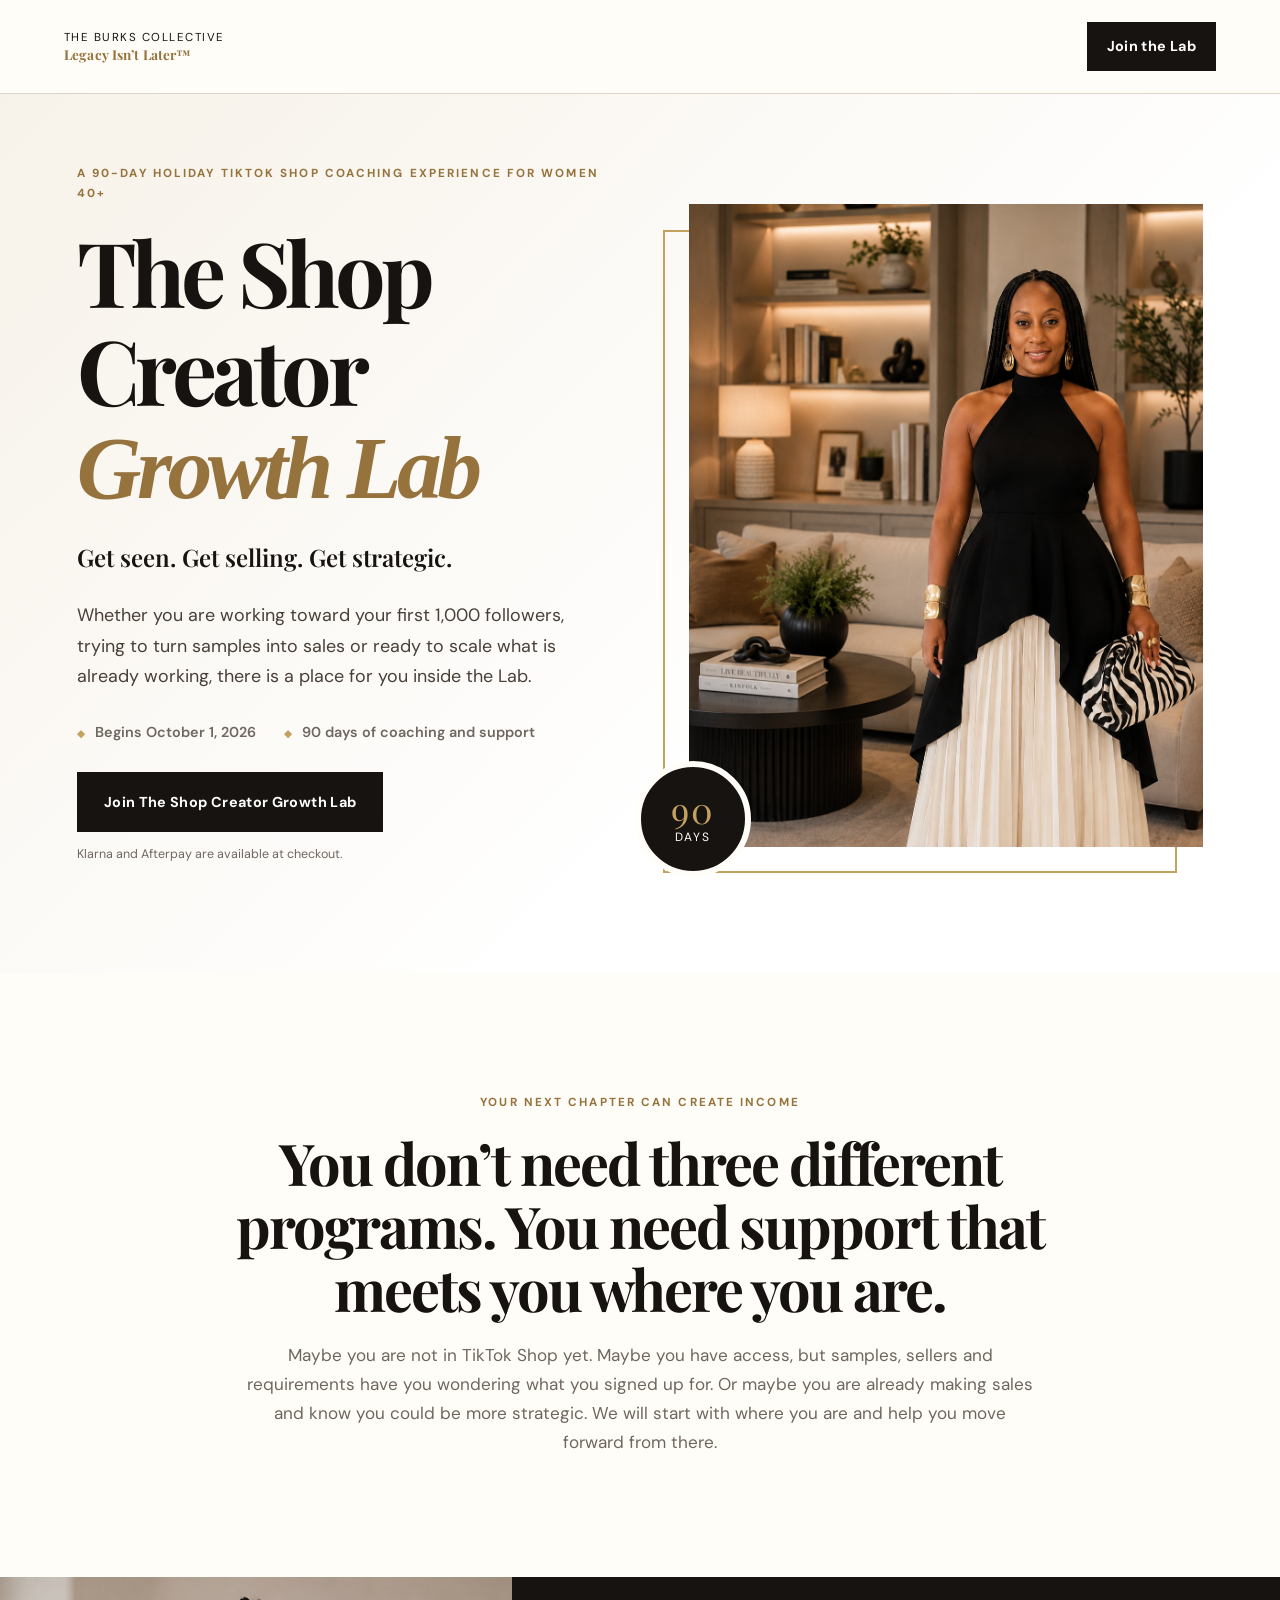
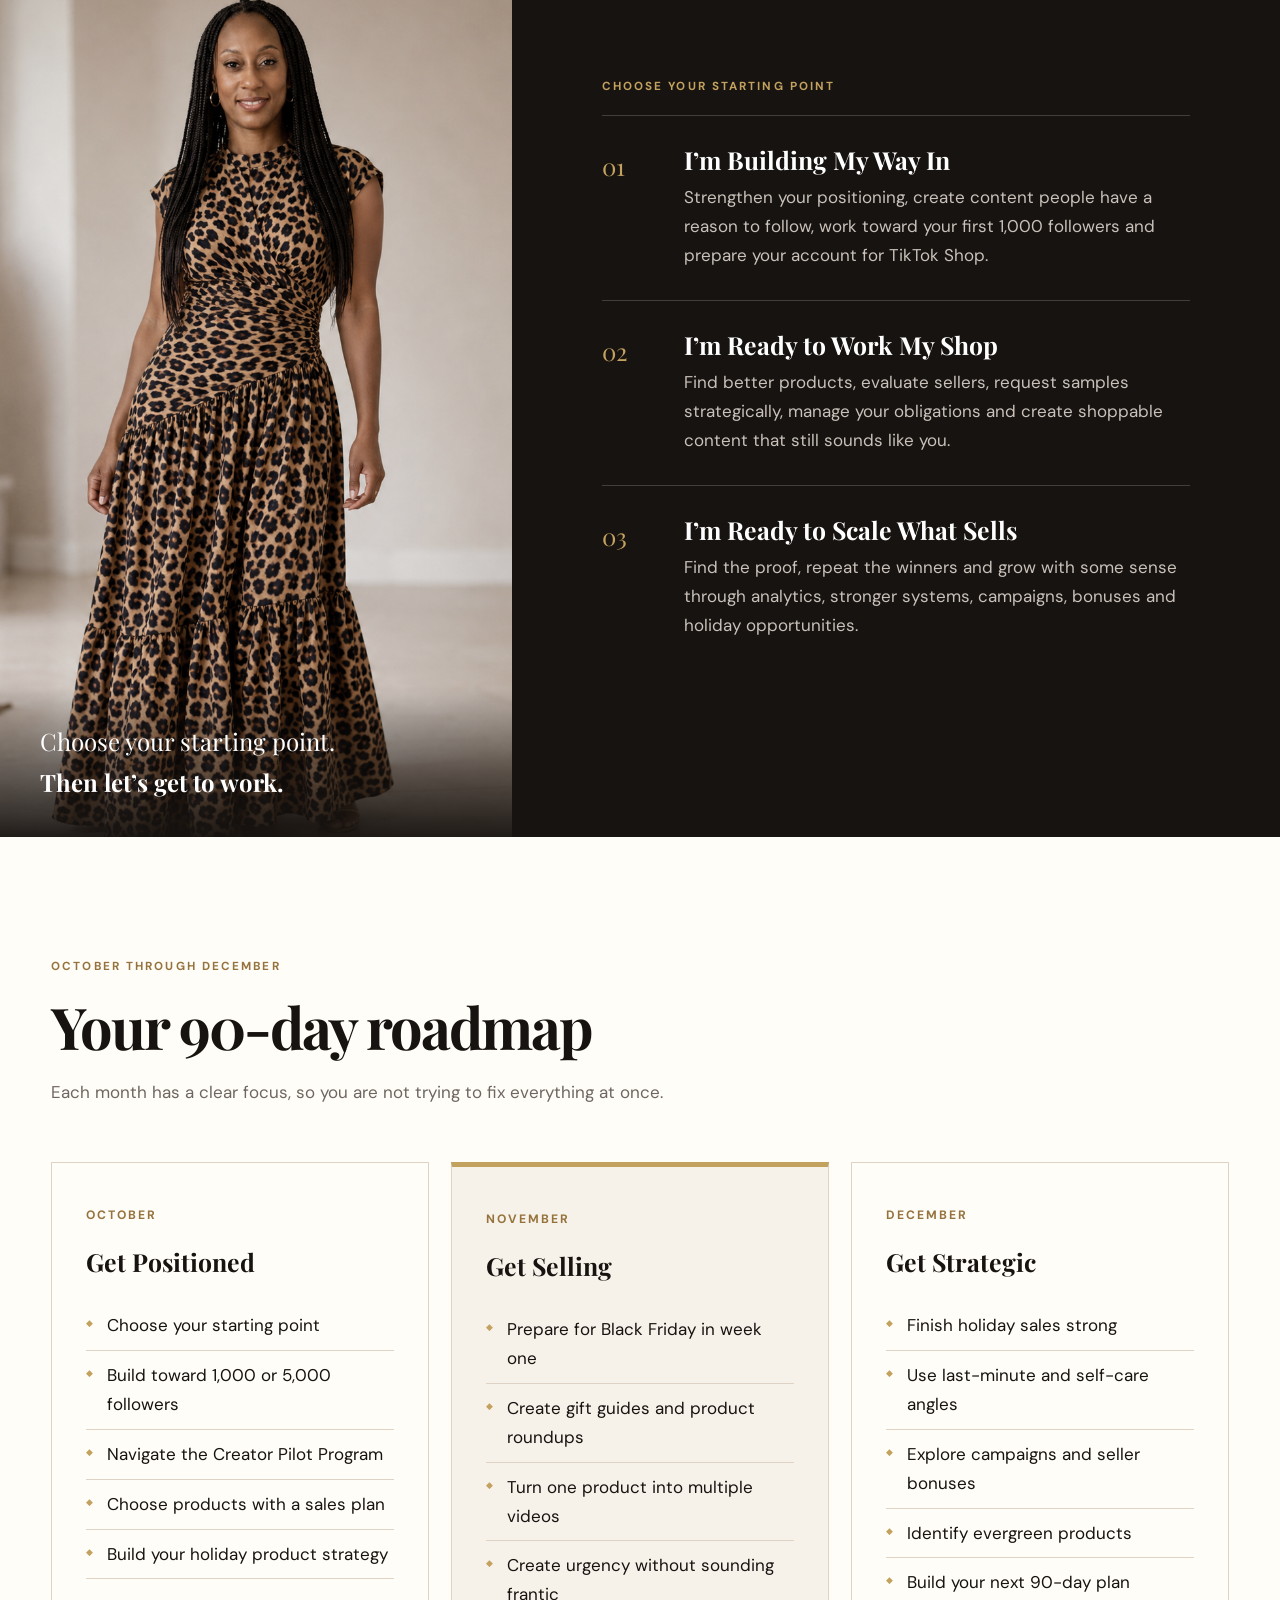
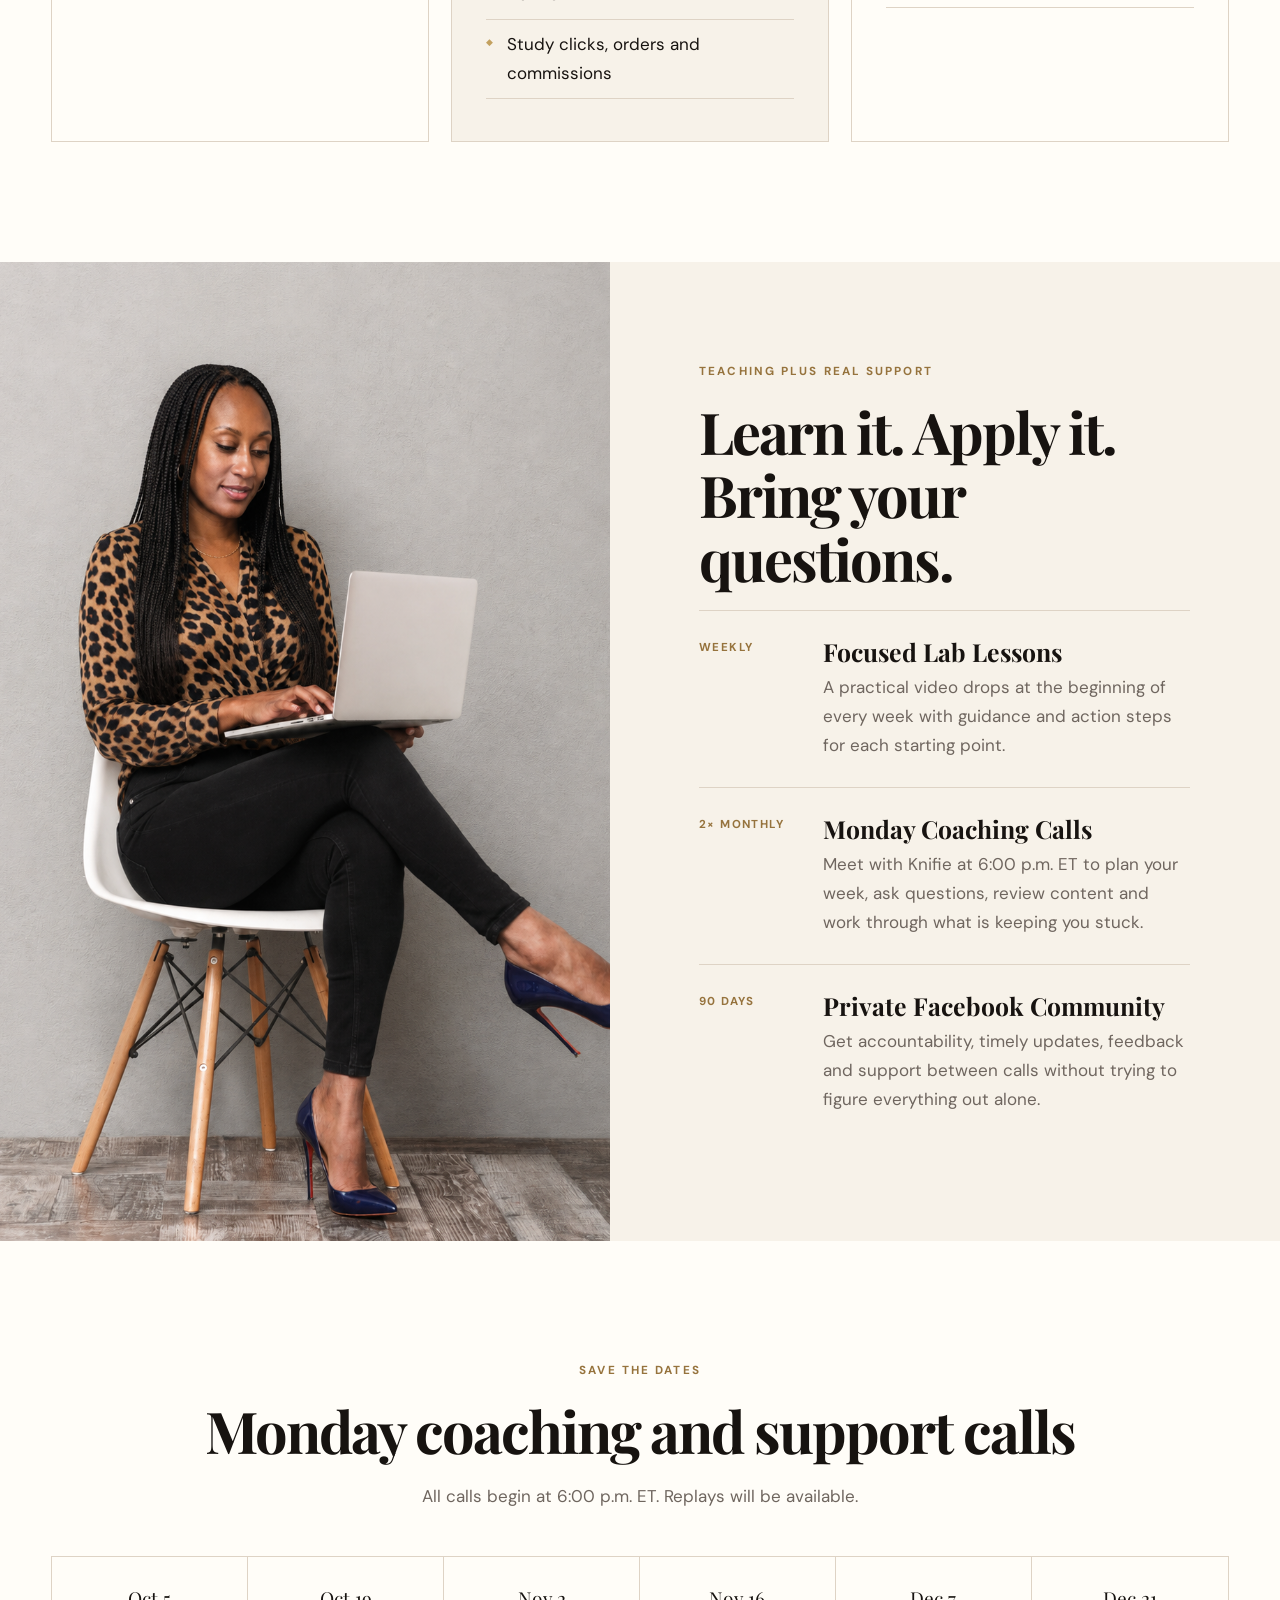
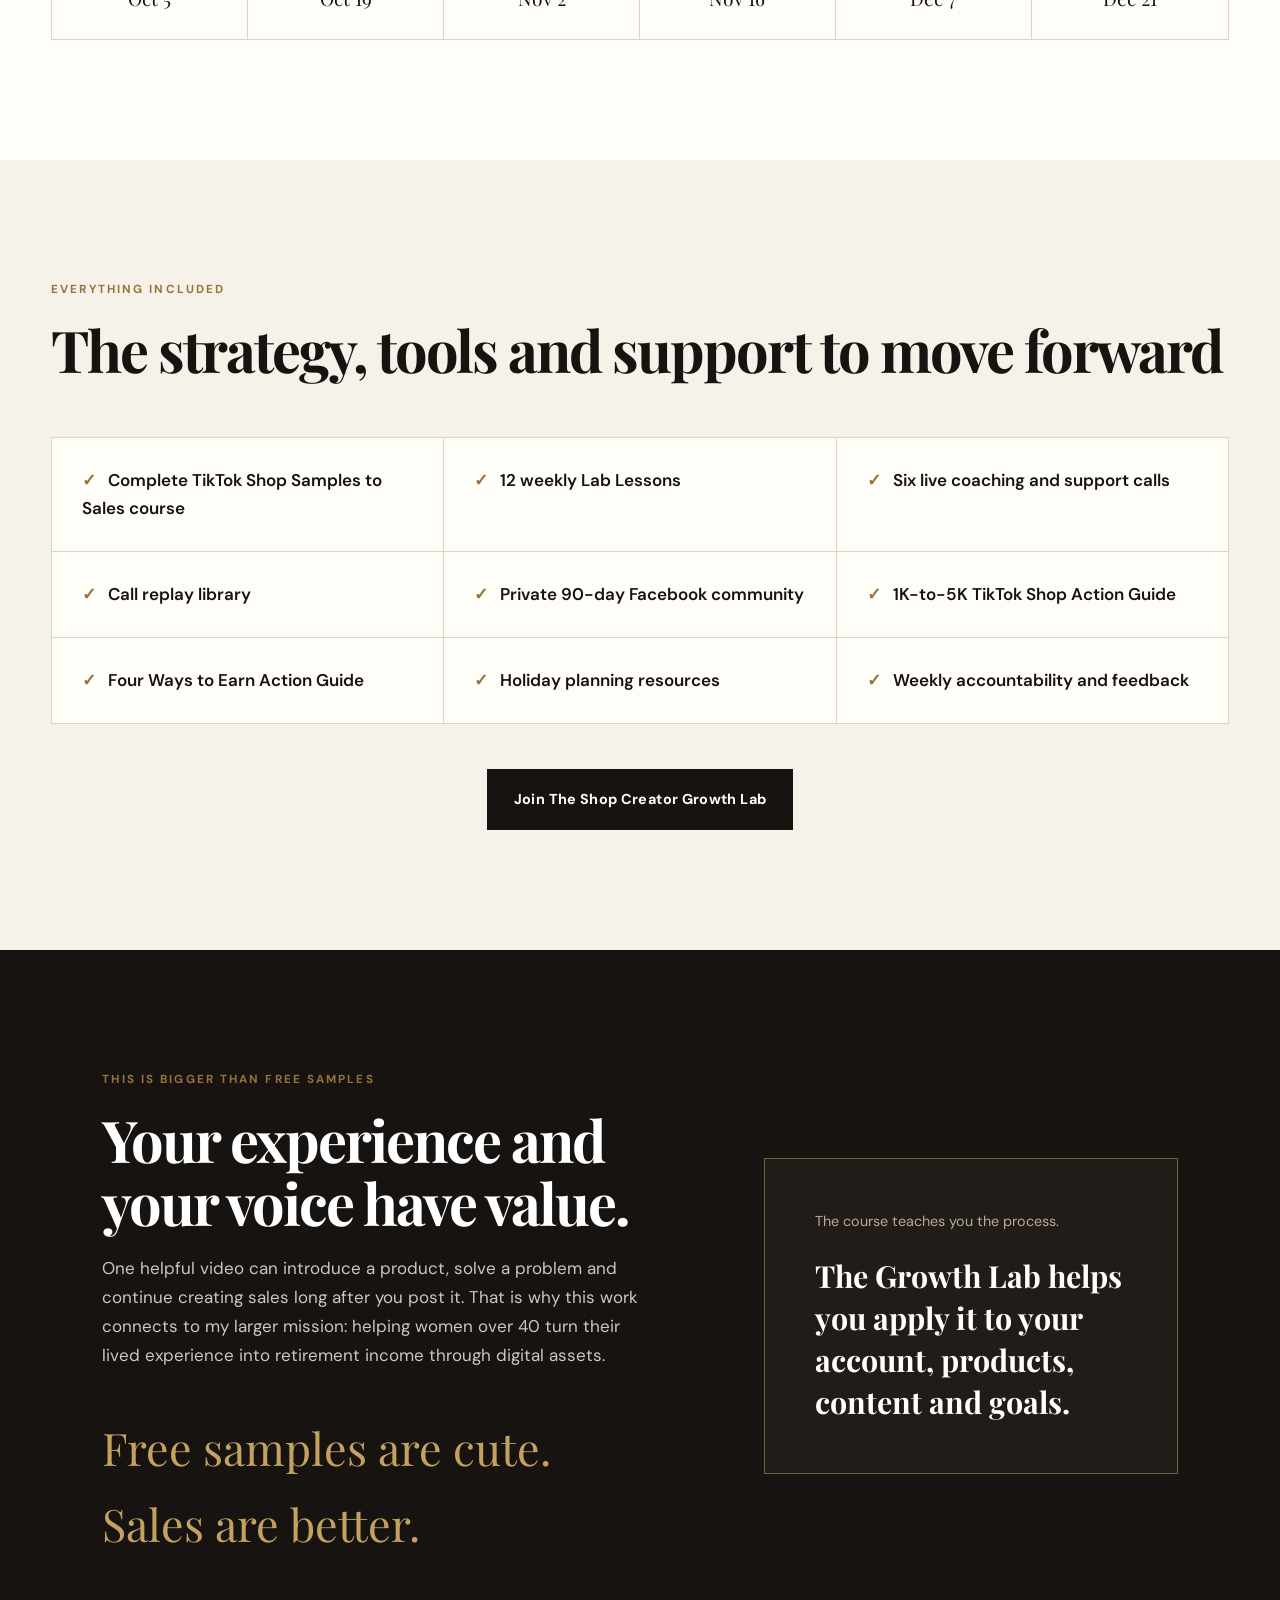
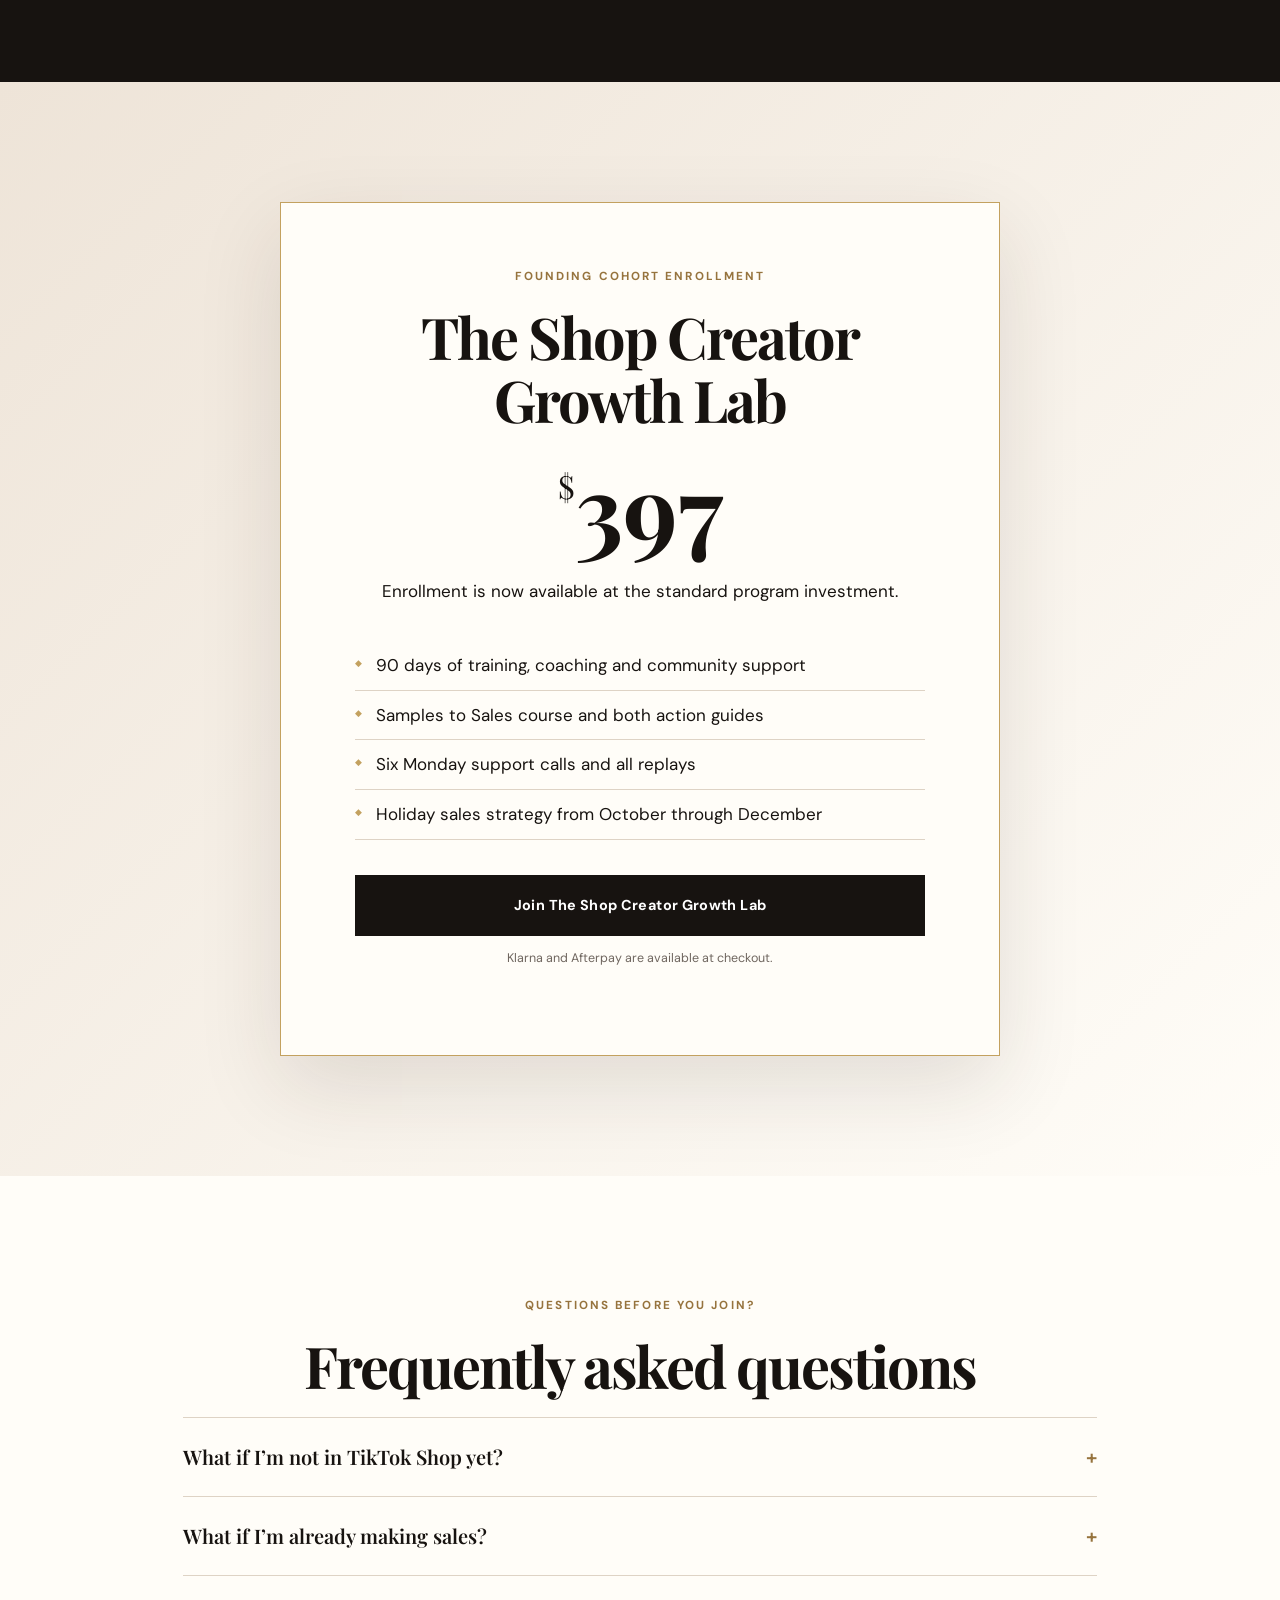
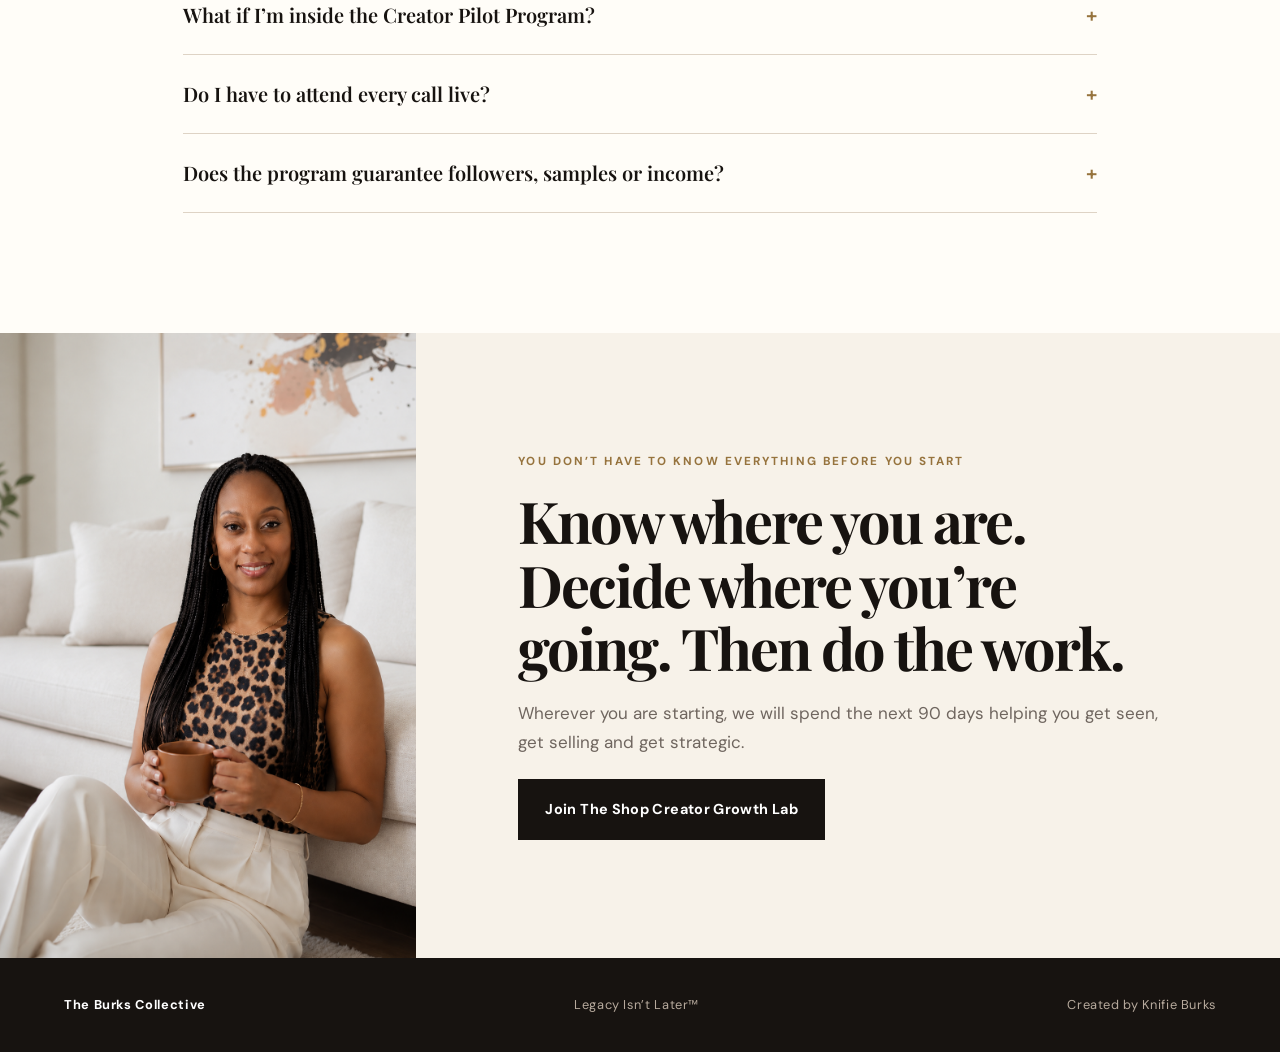
==== commit cfb792f2: "Update Shop Creator Growth Lab pricing" ====
--- a/index.html
+++ b/index.html
@@ -122,11 +122,11 @@
       <div class="pricing-card reveal">
         <p class="eyebrow">Founding cohort enrollment</p>
         <h2>The Shop Creator Growth Lab</h2>
-        <p class="price"><span>$</span><strong id="price-number">297</strong></p>
-        <p id="price-note">The $297 founding cohort price is available through Friday, September 18 at midnight ET. Enrollment will remain open after the deadline, but the investment will increase to $397 beginning Saturday, September 19.</p>
+        <p class="price"><span>$</span><strong id="price-number">397</strong></p>
+        <p id="price-note">Enrollment is now open for the October 1st cohort.</p>
         <ul><li>90 days of training, coaching and community support</li><li>Samples to Sales course and both action guides</li><li>Six Monday support calls and all replays</li><li>Holiday sales strategy from October through December</li></ul>
         <a class="button purchase-link" href="https://buy.stripe.com/eVq5kDcZs6LO2GjbNObZe0N" target="_blank" rel="noopener noreferrer"><span class="cta-label">Yes, I’m ready to join the Growth Lab</span></a>
-        <p class="microcopy">Klarna and Afterpay are available at checkout. The deadline is firm; no extensions will be offered.</p>
+        <p class="microcopy">Klarna and Afterpay are available at checkout. </p>
       </div>
     </section>
 
--- a/styles.css
+++ b/styles.css
@@ -0,0 +1 @@
+:root{--ink:#171310;--ivory:#f7f2e9;--paper:#fffdf8;--gold:#c3a15f;--gold-dark:#96733d;--taupe:#b7aa9d;--line:#ded3c5;--muted:#6f665f}*{box-sizing:border-box}html{scroll-behavior:smooth}body{margin:0;background:var(--paper);color:var(--ink);font-family:'DM Sans',sans-serif;font-size:17px;line-height:1.7}img{display:block;width:100%;height:auto}h1,h2,h3{font-family:'Playfair Display',serif;line-height:1.1;margin:0 0 20px}h1{font-size:clamp(3.2rem,7vw,6.8rem);letter-spacing:-.05em}h1 em{display:block;color:var(--gold-dark);font-weight:600}h2{font-size:clamp(2.35rem,4.5vw,4.35rem);letter-spacing:-.035em}h3{font-size:1.55rem}p{margin:0 0 22px}.announcement{background:var(--ink);color:#fff;text-align:center;padding:10px 20px;font-size:.82rem;letter-spacing:.035em}.site-header{height:94px;padding:0 clamp(22px,5vw,76px);display:flex;align-items:center;justify-content:space-between;border-bottom:1px solid var(--line);background:rgba(255,253,248,.96);position:sticky;top:0;z-index:20}.brand{text-decoration:none;color:var(--ink);display:flex;flex-direction:column;text-transform:uppercase;line-height:1.35;letter-spacing:.13em;font-size:.72rem}.brand strong{font-family:'Playfair Display',serif;text-transform:none;letter-spacing:.01em;color:var(--gold-dark);font-size:.85rem}.button{display:inline-flex;align-items:center;justify-content:center;text-decoration:none;background:var(--ink);color:white;padding:17px 26px;border:1px solid var(--ink);font-size:.9rem;font-weight:700;letter-spacing:.025em;text-align:center;transition:.25s ease}.button:hover{background:var(--gold-dark);border-color:var(--gold-dark);transform:translateY(-2px)}.button-small{padding:11px 19px}.eyebrow{text-transform:uppercase;letter-spacing:.18em;font-size:.73rem;font-weight:700;color:var(--gold-dark);margin-bottom:18px}.hero{min-height:780px;display:grid;grid-template-columns:minmax(0,1.02fr) minmax(420px,.98fr);align-items:center;gap:6vw;padding:70px clamp(22px,6vw,100px) 85px;background:linear-gradient(135deg,var(--ivory),#fff 65%);overflow:hidden}.hero-copy{max-width:760px}.hero-line{font-family:'Playfair Display',serif;font-size:1.5rem;font-weight:600}.hero-text{max-width:680px;font-size:1.12rem;color:#493f38}.hero-details{display:flex;gap:12px 28px;flex-wrap:wrap;margin:28px 0;color:var(--muted);font-weight:600;font-size:.9rem}.hero-details span:before{content:'◆';color:var(--gold);font-size:.65rem;margin-right:10px}.microcopy{font-size:.78rem;color:var(--muted);margin-top:12px}.hero-image-wrap{position:relative;max-width:590px;justify-self:end}.hero-image-wrap img{position:relative;z-index:2;aspect-ratio:4/5;object-fit:cover;object-position:center 18%}.gold-frame{position:absolute;width:100%;height:100%;border:2px solid var(--gold);top:26px;left:-26px;z-index:1}.hero-seal{position:absolute;z-index:3;bottom:-30px;left:-54px;width:116px;height:116px;border-radius:50%;background:var(--ink);color:#fff;display:flex;flex-direction:column;align-items:center;justify-content:center;font-size:.75rem;letter-spacing:.18em;border:6px solid var(--paper)}.hero-seal span{font-family:'Playfair Display',serif;color:var(--gold);font-size:2.25rem;line-height:1}.section-narrow{max-width:970px;margin:auto;padding:120px 28px;text-align:center}.intro p:last-child{max-width:790px;margin:0 auto;color:var(--muted);font-size:1.07rem}.starting-points{display:grid;grid-template-columns:minmax(360px,.8fr) minmax(500px,1.2fr);background:var(--ink);color:white}.portrait-panel{position:relative;min-height:860px}.portrait-panel img{height:100%;object-fit:cover;object-position:center top;filter:saturate(.85)}.portrait-caption{position:absolute;left:0;right:0;bottom:0;padding:34px 40px;background:linear-gradient(transparent,rgba(23,19,16,.95));font-family:'Playfair Display',serif;font-size:1.5rem}.points-content{padding:100px clamp(28px,7vw,100px)}.points-content .eyebrow{color:var(--gold)}.point-card{display:grid;grid-template-columns:62px 1fr;gap:20px;padding:30px 0;border-top:1px solid rgba(255,255,255,.18)}.point-number{font-family:'Playfair Display',serif;color:var(--gold);font-size:1.5rem}.point-card h3{margin-bottom:10px}.point-card p{color:#c9c1ba;margin:0}.section-wide{max-width:1320px;margin:auto;padding:120px clamp(22px,4vw,56px)}.section-heading{max-width:800px;margin-bottom:55px}.section-heading>p:last-child{color:var(--muted)}.month-grid{display:grid;grid-template-columns:repeat(3,1fr);gap:22px}.month-card{padding:42px 34px;border:1px solid var(--line);background:var(--paper)}.month-card.featured{background:var(--ivory);border-top:5px solid var(--gold)}.month{color:var(--gold-dark);font-weight:700;text-transform:uppercase;letter-spacing:.16em;font-size:.76rem}.month-card ul,.pricing-card ul{padding:0;margin:26px 0 0;list-style:none}.month-card li,.pricing-card li{padding:10px 0 10px 21px;border-bottom:1px solid var(--line);position:relative}.month-card li:before,.pricing-card li:before{content:'◆';position:absolute;left:0;color:var(--gold);font-size:.55rem;top:15px}.how-it-works{display:grid;grid-template-columns:1fr 1.1fr;min-height:780px;background:var(--ivory)}.laptop-image img{height:100%;object-fit:cover;object-position:center top}.how-copy{padding:100px clamp(28px,7vw,110px)}.feature-row{display:grid;grid-template-columns:100px 1fr;gap:24px;padding:27px 0;border-top:1px solid var(--line)}.feature-row>span{text-transform:uppercase;font-size:.72rem;letter-spacing:.12em;color:var(--gold-dark);font-weight:700}.feature-row h3{margin-bottom:8px}.feature-row p{color:var(--muted);margin:0}.schedule{text-align:center}.schedule>p:nth-of-type(2){color:var(--muted)}.dates{display:grid;grid-template-columns:repeat(6,1fr);margin-top:45px;border:1px solid var(--line)}.dates span{padding:25px 10px;border-right:1px solid var(--line);font-family:'Playfair Display',serif;font-size:1.2rem}.dates span:last-child{border:0}.included{background:var(--ivory);max-width:none}.included>.section-heading,.included-grid,.included .center{max-width:1210px;margin-left:auto;margin-right:auto}.included-grid{display:grid;grid-template-columns:repeat(3,1fr);gap:1px;background:var(--line);border:1px solid var(--line)}.included-grid div{background:var(--paper);padding:28px 30px;font-weight:600}.included-grid div:before{content:'✓';color:var(--gold-dark);margin-right:12px}.center{text-align:center;margin-top:45px}.mission{display:grid;grid-template-columns:1.15fr .85fr;gap:8vw;align-items:center;padding:120px clamp(28px,8vw,140px);background:var(--ink);color:#fff}.mission-copy>p:not(.eyebrow){color:#cfc6be}.mission blockquote{font-family:'Playfair Display',serif;font-size:clamp(1.8rem,3.5vw,3.2rem);color:var(--gold);margin:40px 0 0}.mission-accent{border:1px solid rgba(195,161,95,.5);padding:50px;background:#211c18}.mission-accent p{color:var(--taupe);font-size:.9rem}.mission-accent strong{font-family:'Playfair Display',serif;font-size:1.9rem;line-height:1.35}.pricing{padding:120px 24px;background:linear-gradient(135deg,#eee4d8,var(--paper))}.pricing-card{max-width:720px;margin:auto;text-align:center;padding:64px clamp(25px,6vw,74px);background:var(--paper);border:1px solid var(--gold);box-shadow:0 30px 80px rgba(49,37,26,.12)}.price{display:flex;justify-content:center;align-items:flex-start;line-height:1;margin:26px 0 20px}.price span{font-family:'Playfair Display',serif;font-size:2rem;margin-top:12px}.price strong{font-family:'Playfair Display',serif;font-size:6.2rem}.pricing-card ul{text-align:left;margin:35px 0}.pricing-card .button{width:100%}.faq{text-align:left}.faq>h2{text-align:center}.faq>.eyebrow{text-align:center}.faq details{border-top:1px solid var(--line);padding:22px 0}.faq details:last-child{border-bottom:1px solid var(--line)}.faq summary{font-family:'Playfair Display',serif;font-size:1.25rem;font-weight:600;cursor:pointer;list-style:none;display:flex;justify-content:space-between}.faq summary:after{content:'+';color:var(--gold-dark);font-family:'DM Sans',sans-serif}.faq details[open] summary:after{content:'−'}.faq details p{color:var(--muted);padding:18px 35px 0 0;margin:0}.final-cta{display:grid;grid-template-columns:.65fr 1.35fr;min-height:620px;background:var(--ivory)}.final-image img{height:100%;object-fit:cover;object-position:center 18%}.final-copy{padding:100px clamp(28px,8vw,130px);align-self:center}.final-copy p:not(.eyebrow){color:var(--muted);max-width:680px}footer{background:var(--ink);color:#fff;padding:36px clamp(22px,5vw,72px);display:flex;gap:20px;justify-content:space-between;flex-wrap:wrap;font-size:.8rem;letter-spacing:.05em}footer span{color:var(--taupe)}.reveal{opacity:0;transform:translateY(22px);transition:opacity .7s ease,transform .7s ease}.reveal.visible{opacity:1;transform:none}@media(max-width:980px){.hero{grid-template-columns:1fr;padding-top:55px}.hero-image-wrap{justify-self:center;max-width:520px}.starting-points,.how-it-works,.mission,.final-cta{grid-template-columns:1fr}.portrait-panel{min-height:720px}.laptop-image{max-height:650px}.month-grid{grid-template-columns:1fr}.dates{grid-template-columns:repeat(3,1fr)}.dates span{border-bottom:1px solid var(--line)}.included-grid{grid-template-columns:1fr 1fr}.final-image{max-height:650px}}@media(max-width:620px){body{font-size:16px}.announcement{font-size:.7rem}.site-header{height:76px}.brand span{display:none}.button-small{font-size:.75rem;padding:9px 13px}.hero{grid-template-columns:1fr;padding:46px 20px 70px;min-height:auto}.hero-image-wrap{margin:20px 18px 0}.hero-seal{width:90px;height:90px;left:-20px;bottom:-20px}.gold-frame{left:-12px;top:12px}.section-narrow,.section-wide{padding:82px 20px}.starting-points{grid-template-columns:1fr}.portrait-panel{min-height:570px}.points-content,.how-copy{padding:75px 22px}.point-card{grid-template-columns:42px 1fr}.feature-row{grid-template-columns:1fr;gap:4px}.how-it-works{display:flex;flex-direction:column-reverse}.laptop-image{max-height:520px}.dates{grid-template-columns:repeat(2,1fr)}.included-grid{grid-template-columns:1fr}.mission{padding:82px 22px}.pricing{padding:80px 16px}.pricing-card{padding:48px 22px}.price strong{font-size:5rem}.final-copy{padding:75px 22px}footer{flex-direction:column;align-items:center;text-align:center}}@media(prefers-reduced-motion:reduce){*{scroll-behavior:auto}.reveal{opacity:1;transform:none;transition:none}}
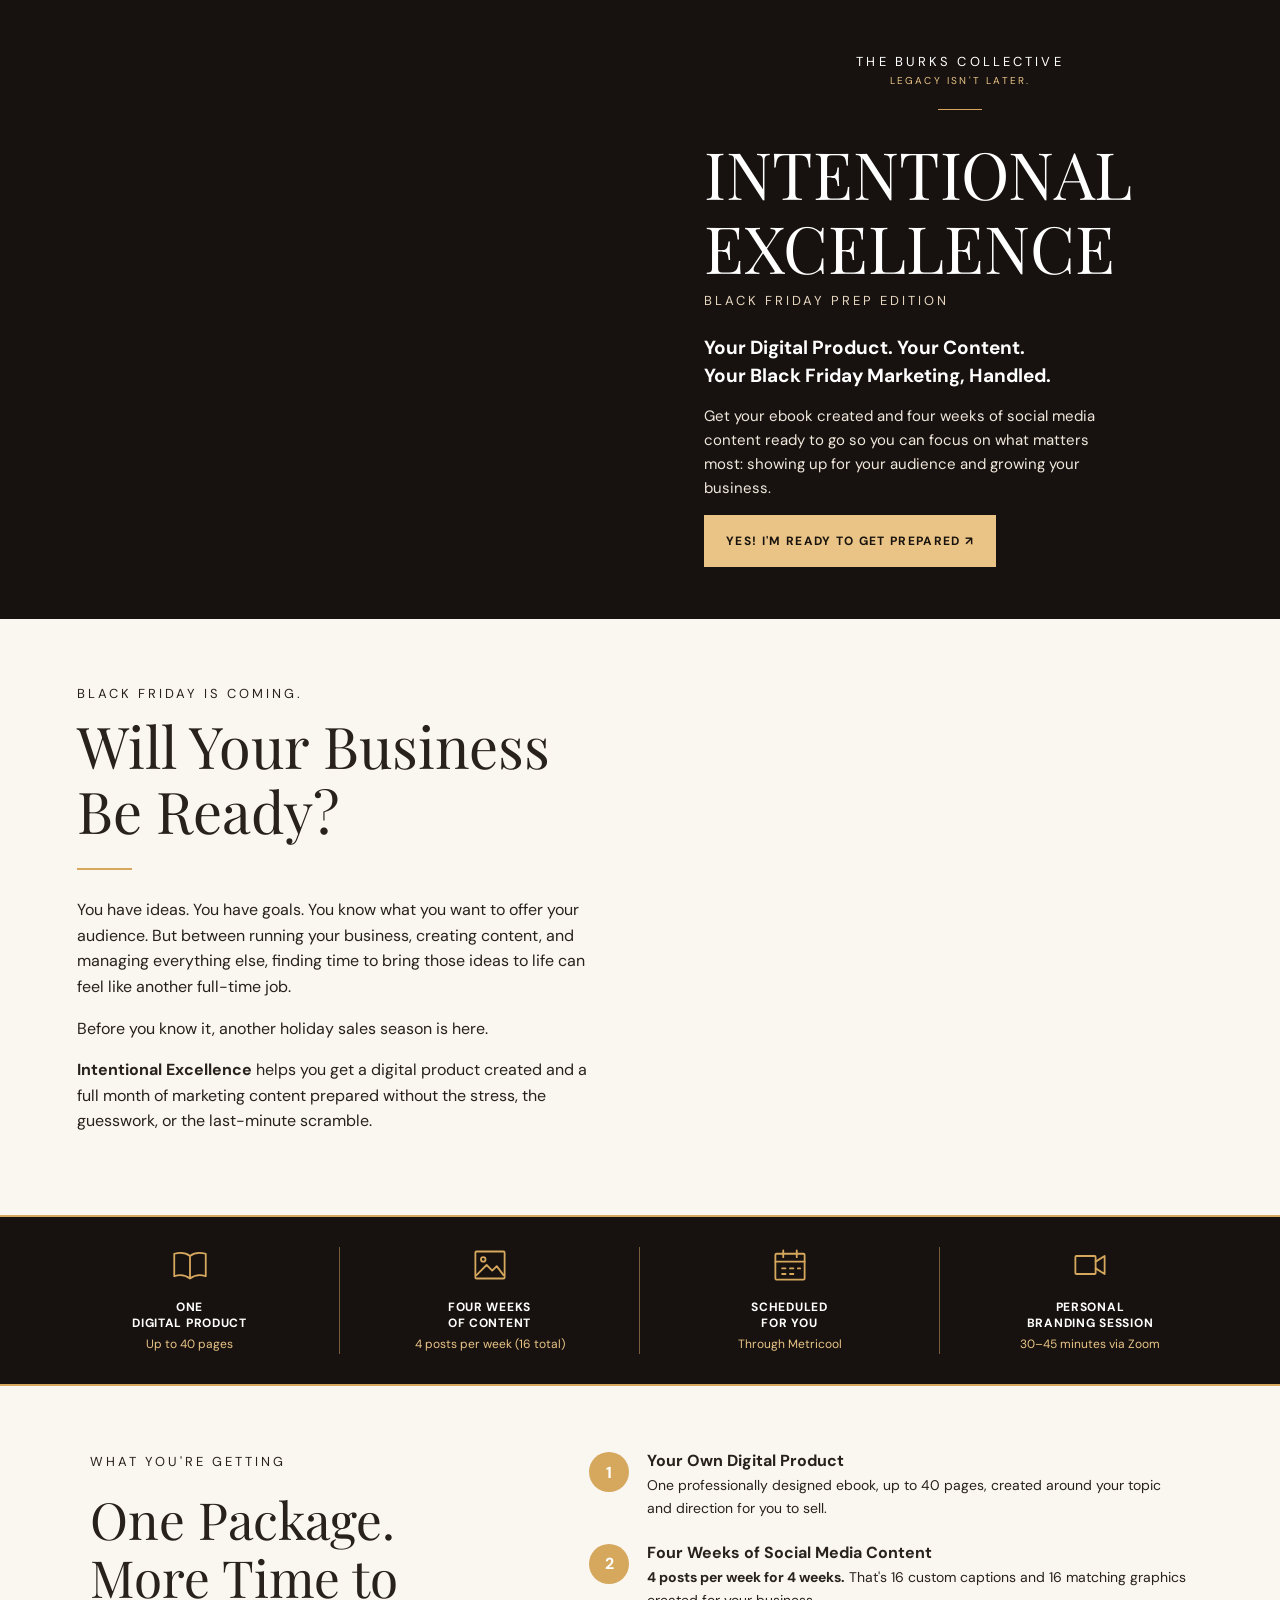
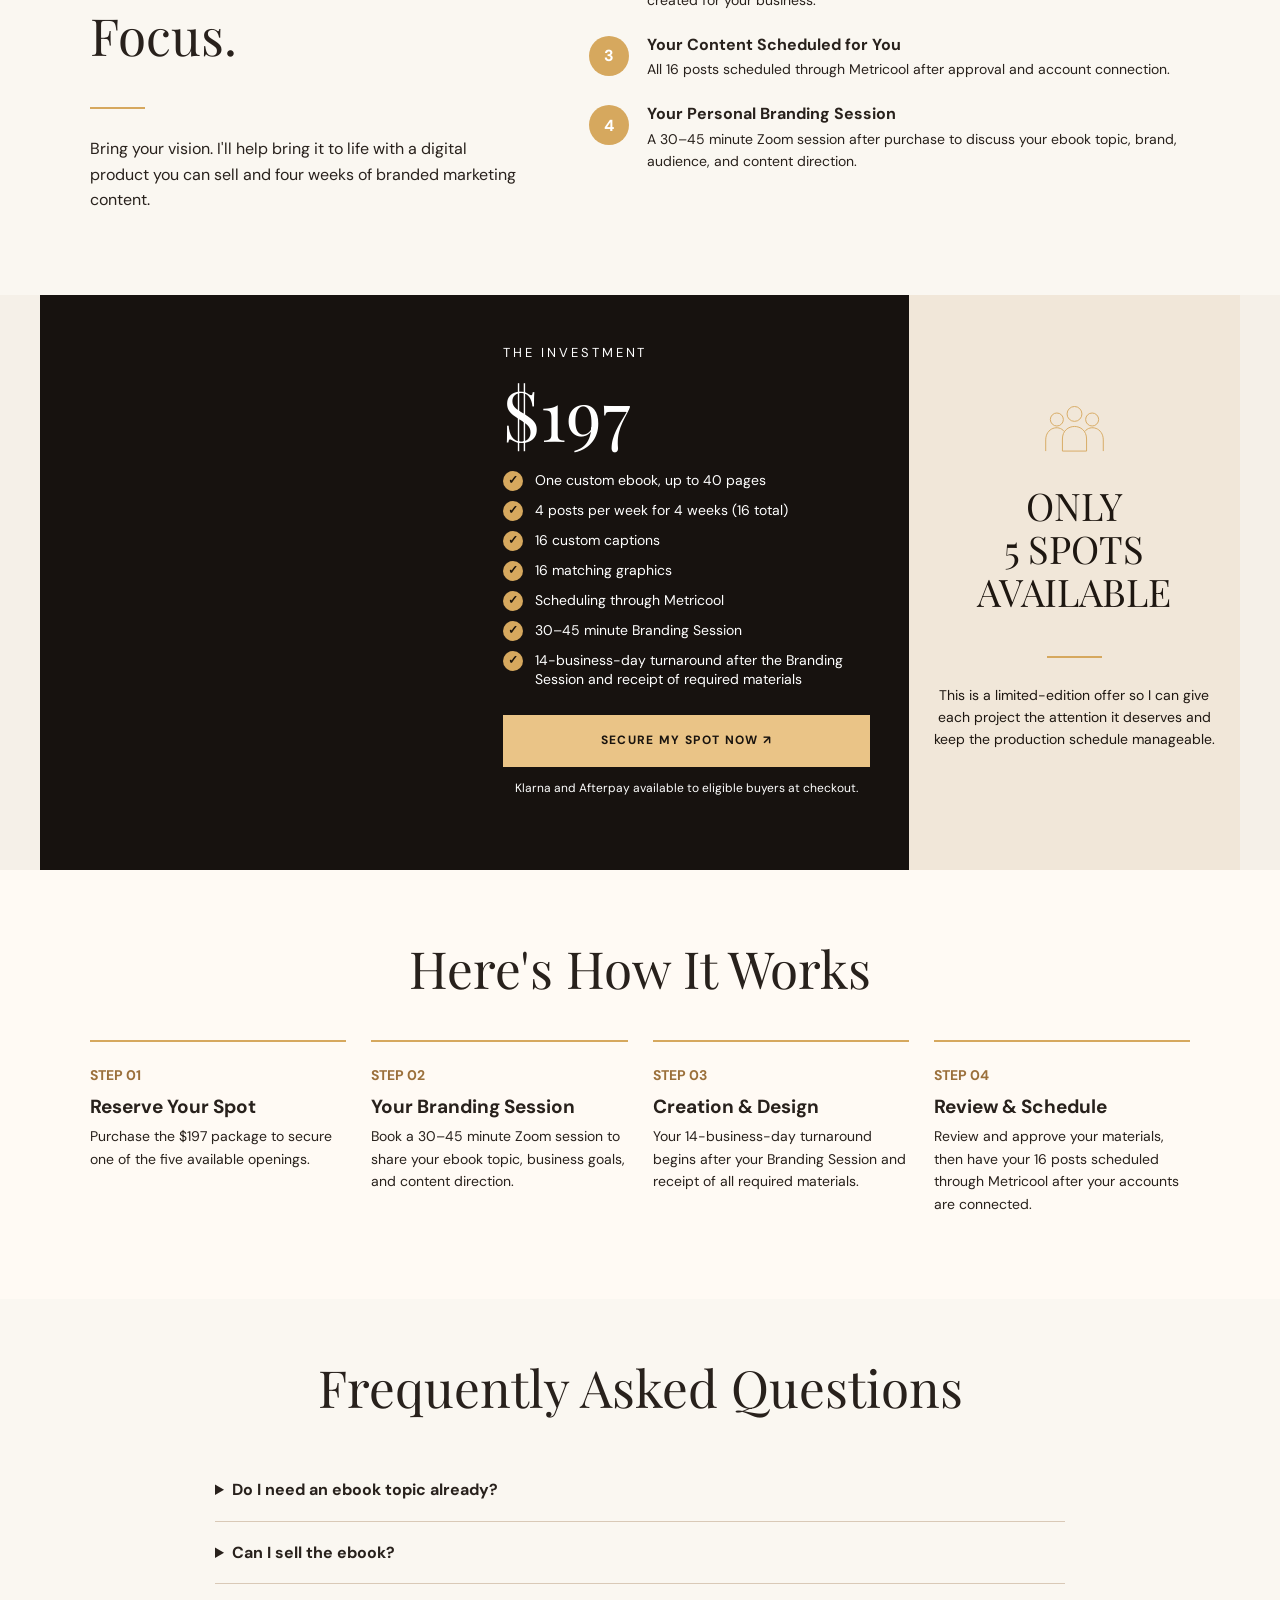
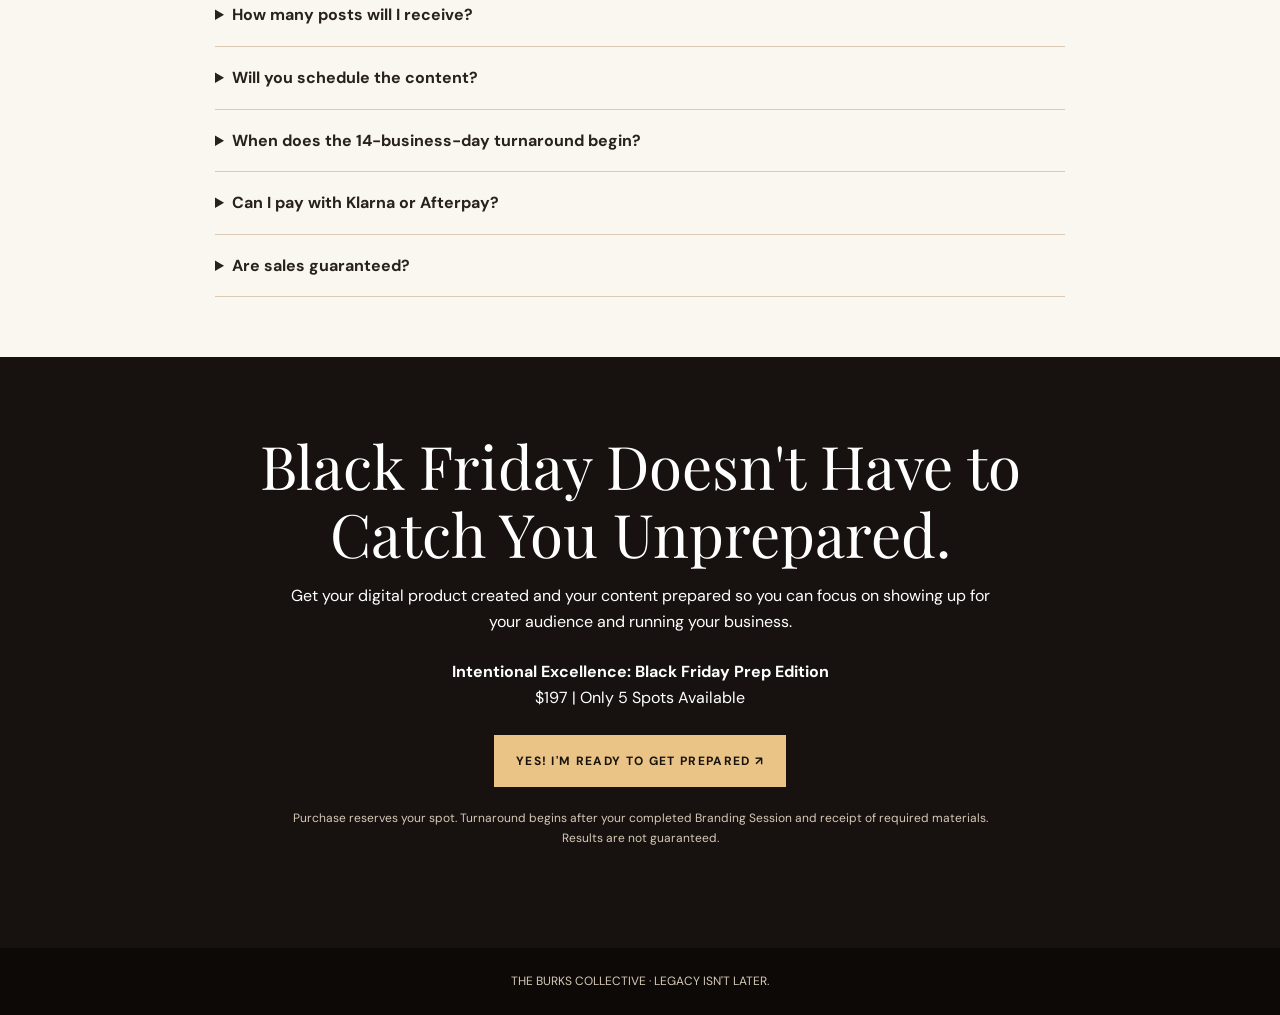
==== commit 1502a39d: "Update index.html" ====
--- a/index.html
+++ b/index.html
@@ -1,172 +1,250 @@
+
 <!doctype html>
 <html lang="en">
 <head>
-  <meta charset="utf-8">
-  <meta name="viewport" content="width=device-width,initial-scale=1">
-  <title>The Shop Creator Growth Lab | Knifie Burks</title>
-  <meta name="description" content="A 90-day holiday TikTok Shop coaching experience for women 40+. Get seen, get selling and get strategic.">
-  <link rel="preconnect" href="https://fonts.googleapis.com">
-  <link rel="preconnect" href="https://fonts.gstatic.com" crossorigin>
-  <link href="https://fonts.googleapis.com/css2?family=DM+Sans:wght@400;500;600;700&family=Playfair+Display:ital,wght@0,600;0,700;1,600&display=swap" rel="stylesheet">
-  <link rel="icon" type="image/svg+xml" href="data:image/svg+xml,%3Csvg xmlns='http://www.w3.org/2000/svg' viewBox='0 0 64 64'%3E%3Crect width='64' height='64' rx='14' fill='%23171310'/%3E%3Cpath d='M18 17h28v7H26v7h17v7H26v9h20v7H18z' fill='%23c3a15f'/%3E%3C/svg%3E">
-  <link rel="stylesheet" href="styles.css">
+<meta charset="utf-8">
+<meta name="viewport" content="width=device-width,initial-scale=1">
+<meta name="description" content="Intentional Excellence Black Friday Prep Edition. One custom ebook to sell, 16 social posts with graphics and captions, scheduling and a personal Branding Session. $197, only five spots.">
+<title>Intentional Excellence | Black Friday Prep Edition | The Burks Collective</title>
+<link rel="preconnect" href="https://fonts.googleapis.com">
+<link rel="preconnect" href="https://fonts.gstatic.com" crossorigin>
+<link href="https://fonts.googleapis.com/css2?family=DM+Sans:wght@400;500;600;700&family=Playfair+Display:wght@400;500;600&display=swap" rel="stylesheet">
+<style>
+:root{--black:#17120f;--gold:#d6a85e;--gold-light:#eac487;--cream:#faf7f1;--text:#28211c}
+*{box-sizing:border-box}
+html{scroll-behavior:smooth}
+body{margin:0;background:#f5f0e8;color:var(--text);font-family:'DM Sans',Arial,sans-serif;font-size:16px;line-height:1.6}
+h1,h2,h3,p{margin-top:0}
+h1,h2,h3{line-height:1.13}
+h1,h2,.serif{font-family:'Playfair Display',Georgia,serif;font-weight:400}
+a{color:inherit}
+.wrap{max-width:1200px;margin:auto}
+.hero{background:var(--black);display:grid;grid-template-columns:1fr 1fr;color:white;min-height:550px}
+.hero-image{background:url('assets/hero-office.jpg') center center/cover no-repeat;min-height:450px}
+.hero-copy{padding:52px clamp(24px,5vw,76px);display:flex;flex-direction:column;justify-content:center}
+.brand{font-size:13px;letter-spacing:.24em;text-align:center}
+.tagline{font-size:10px;color:var(--gold-light);letter-spacing:.22em;text-align:center}
+.rule{height:1px;background:var(--gold);width:44px;margin:20px auto 26px}
+.hero h1{font-size:clamp(40px,5.1vw,73px);margin-bottom:8px}
+.eyebrow{letter-spacing:.23em;font-size:13px}
+.hero .eyebrow{color:#e7d7c0;margin-bottom:22px}
+.hero .promise{font-size:19px;font-weight:700;line-height:1.45;margin-bottom:15px}
+.hero .intro{font-size:15px;color:#f0e8dc;max-width:410px}
+.btn{display:inline-flex;align-items:center;justify-content:center;text-decoration:none;text-align:center;min-height:52px;padding:13px 22px;background:var(--gold-light);color:#19130e;font-size:12px;font-weight:700;letter-spacing:.11em;text-transform:uppercase;transition:background .2s,transform .2s;max-width:max-content}
+.btn:hover{background:#f6d6a2;transform:translateY(-1px)}
+.btn:focus-visible{outline:3px solid #fff;outline-offset:3px}
+.overview{display:grid;grid-template-columns:1.1fr 1fr;background:var(--cream)}
+.overview-copy{padding:65px clamp(28px,6vw,85px)}
+.overview h2{font-size:clamp(40px,4.5vw,65px);margin:8px 0 25px}
+.overview p{max-width:520px}
+.small-rule{height:2px;width:55px;background:var(--gold);margin:0 0 27px}
+.office{background:url('assets/office-interior.jpg') center/cover no-repeat;min-height:430px}
+.features{display:grid;grid-template-columns:repeat(4,1fr);background:var(--black);color:#fff;padding:30px max(24px,calc((100vw - 1200px)/2));border-top:2px solid var(--gold);border-bottom:2px solid var(--gold)}
+.feature{text-align:center;padding:0 14px;border-right:1px solid #795e3d}
+.feature:last-child{border:0}
+.feature svg{width:36px;height:36px;fill:none;stroke:var(--gold);stroke-width:1.6;stroke-linecap:round;stroke-linejoin:round}
+.feature strong{display:block;font-size:12px;line-height:1.4;letter-spacing:.06em;margin:8px 0 3px}
+.feature span{display:block;font-size:12px;color:var(--gold-light)}
+.details{background:#faf7f1;padding:66px clamp(22px,5vw,64px)}
+.details-inner{max-width:1100px;margin:auto;display:grid;grid-template-columns:1fr 1.4fr;gap:70px;align-items:start}
+.details .eyebrow{margin-bottom:18px}
+.details h2{font-size:clamp(38px,4vw,57px)}
+.deliverable{display:flex;gap:18px;margin:0 0 25px}
+.num{flex:0 0 40px;height:40px;border-radius:50%;background:var(--gold);color:#fff;display:grid;place-items:center;font-weight:700}
+.deliverable h3{font-family:'DM Sans',sans-serif;font-size:16px;font-weight:700;margin:0 0 4px}
+.deliverable p{font-size:14px;margin:0}
+.investment{display:grid;grid-template-columns:1.05fr 1.1fr .82fr;max-width:1200px;margin:auto;background:var(--black);color:#fff}
+.portrait{background:url('assets/original-portrait.jpg') center top/cover no-repeat;min-height:575px}
+.price{padding:48px clamp(22px,3vw,42px)}
+.price h2{font-size:70px;margin:10px 0 18px}
+.price ul{list-style:none;margin:0 0 25px;padding:0}
+.price li{display:flex;gap:12px;font-size:14px;margin-bottom:10px;line-height:1.4}
+.tick{flex:0 0 20px;width:20px;height:20px;background:var(--gold);border-radius:50%;color:#18110b;display:grid;place-items:center;font-weight:bold;font-size:12px}
+.price .btn{width:100%;max-width:none}
+.price .sub{font-size:12px;text-align:center;margin-top:12px}
+.spots{background:#f1e7d9;color:#1e1711;padding:48px 25px;text-align:center;display:flex;flex-direction:column;justify-content:center}
+.spots svg{stroke:var(--gold);fill:none;width:65px;height:65px;margin:0 auto 20px}
+.spots h2{font-size:38px}
+.spots p{font-size:14px}
+.steps{padding:70px 25px;background:#fffaf4}
+.steps h2,.faq h2{text-align:center;font-size:clamp(38px,4vw,56px)}
+.steps-grid{max-width:1100px;margin:40px auto 0;display:grid;grid-template-columns:repeat(4,1fr);gap:25px}
+.step{border-top:2px solid var(--gold);padding-top:20px}
+.step b{color:#9b703b;font-size:14px}
+.step h3{font-size:19px;font-family:'DM Sans',sans-serif;font-weight:700;margin:8px 0}
+.step p{font-size:14px}
+.faq{padding:60px 25px;background:var(--cream)}
+.faq-inner{max-width:850px;margin:auto}
+.faq details{border-bottom:1px solid #d9c9b7;padding:18px 0}
+.faq summary{font-weight:700;cursor:pointer}
+.faq details p{margin:12px 0 0}
+.final{background:var(--black);color:white;text-align:center;padding:75px 24px}
+.final h2{font-size:clamp(40px,5vw,60px);max-width:780px;margin:0 auto 15px}
+.final p{max-width:700px;margin:0 auto 25px}
+.final .btn{max-width:100%}
+footer{background:#0c0907;color:#d6c9b8;text-align:center;padding:24px;font-size:12px}
+.note{font-size:12px;color:#7b6d5e}
+.final .note{color:#d6c9b8}
+@media(max-width:850px){
+.hero{grid-template-columns:1fr}
+.hero-image{min-height:400px;background-position:center 24%}
+.hero-copy{padding:40px 28px 55px}
+.hero h1{font-size:50px}
+.overview{grid-template-columns:1fr}
+.overview-copy{padding:55px 28px}
+.office{min-height:300px}
+.details-inner{grid-template-columns:1fr;gap:25px}
+.investment{grid-template-columns:1fr 1fr}
+.portrait{grid-column:1/-1;min-height:500px;background-size:contain;background-color:#17120f}
+.spots{padding:30px 20px}
+.steps-grid{grid-template-columns:repeat(2,1fr)}
+}
+@media(max-width:560px){
+.hero-image{min-height:335px}
+.features{grid-template-columns:repeat(2,1fr);gap:25px 0;padding:28px 12px}
+.feature:nth-child(2){border-right:0}
+.feature{padding:0 8px}
+.investment{grid-template-columns:1fr}
+.portrait{min-height:530px;background-size:cover}
+.price{padding:42px 26px}
+.spots{padding:40px 30px}
+.steps-grid{grid-template-columns:1fr}
+.btn{width:100%;max-width:100%}
+}
+</style>
 </head>
 <body>
-  <header class="site-header">
-    <a class="brand" href="#top" aria-label="The Shop Creator Growth Lab home">
-      <span>The Burks Collective</span>
-      <strong>Legacy Isn’t Later™</strong>
-    </a>
-    <a class="button button-small purchase-link" href="https://buy.stripe.com/eVq5kDcZs6LO2GjbNObZe0N" target="_blank" rel="noopener noreferrer">Join the Lab</a>
-  </header>
-
-  <main id="top">
-    <section class="hero">
-      <div class="hero-copy reveal">
-        <p class="eyebrow">A 90-Day Holiday TikTok Shop Coaching Experience for Women 40+</p>
-        <h1>The Shop Creator <em>Growth Lab</em></h1>
-        <p class="hero-line">Get seen. Get selling. Get strategic.</p>
-        <p class="hero-text">Whether you are working toward your first 1,000 followers, trying to turn samples into sales or ready to scale what is already working, there is a place for you inside the Lab.</p>
-        <div class="hero-details">
-          <span>Begins October 1, 2026</span>
-          <span>90 days of coaching and support</span>
-        </div>
-        <a class="button purchase-link" href="https://buy.stripe.com/eVq5kDcZs6LO2GjbNObZe0N" target="_blank" rel="noopener noreferrer"><span class="cta-label">Join the Growth Lab</span></a>
-        <p class="microcopy">Klarna and Afterpay are available at checkout.</p>
-      </div>
-      <div class="hero-image-wrap reveal">
-        <div class="gold-frame"></div>
-        <img src="images/knifie-black-ivory.png" alt="Knifie Burks in a black and ivory outfit in a luxury home interior">
-        <div class="hero-seal"><span>90</span> DAYS</div>
-      </div>
-    </section>
-
-    <section class="intro section-narrow reveal">
-      <p class="eyebrow">Your next chapter can create income</p>
-      <h2>You don’t need three different programs. You need support that meets you where you are.</h2>
-      <p>Maybe you are not in TikTok Shop yet. Maybe you have access, but samples, sellers and requirements have you wondering what you signed up for. Or maybe you are already making sales and know you could be more strategic. We will start with where you are and help you move forward from there.</p>
-    </section>
-
-    <section class="starting-points">
-      <div class="portrait-panel reveal">
-        <img src="images/knifie-leopard.png" alt="Knifie Burks wearing a leopard print dress">
-        <div class="portrait-caption">Choose your starting point.<br><strong>Then let’s get to work.</strong></div>
-      </div>
-      <div class="points-content reveal">
-        <p class="eyebrow">Choose your starting point</p>
-        <article class="point-card">
-          <span class="point-number">01</span>
-          <div><h3>I’m Building My Way In</h3><p>Strengthen your positioning, create content people have a reason to follow, work toward your first 1,000 followers and prepare your account for TikTok Shop.</p></div>
-        </article>
-        <article class="point-card">
-          <span class="point-number">02</span>
-          <div><h3>I’m Ready to Work My Shop</h3><p>Find better products, evaluate sellers, request samples strategically, manage your obligations and create shoppable content that still sounds like you.</p></div>
-        </article>
-        <article class="point-card">
-          <span class="point-number">03</span>
-          <div><h3>I’m Ready to Scale What Sells</h3><p>Find the proof, repeat the winners and grow with some sense through analytics, stronger systems, campaigns, bonuses and holiday opportunities.</p></div>
-        </article>
-      </div>
-    </section>
-
-    <section class="months section-wide">
-      <div class="section-heading reveal">
-        <p class="eyebrow">October through December</p>
-        <h2>Your 90-day roadmap</h2>
-        <p>Each month has a clear focus, so you are not trying to fix everything at once.</p>
-      </div>
-      <div class="month-grid">
-        <article class="month-card reveal"><p class="month">October</p><h3>Get Positioned</h3><ul><li>Choose your starting point</li><li>Build toward 1,000 or 5,000 followers</li><li>Navigate the Creator Pilot Program</li><li>Choose products with a sales plan</li><li>Build your holiday product strategy</li></ul></article>
-        <article class="month-card featured reveal"><p class="month">November</p><h3>Get Selling</h3><ul><li>Prepare for Black Friday in week one</li><li>Create gift guides and product roundups</li><li>Turn one product into multiple videos</li><li>Create urgency without sounding frantic</li><li>Study clicks, orders and commissions</li></ul></article>
-        <article class="month-card reveal"><p class="month">December</p><h3>Get Strategic</h3><ul><li>Finish holiday sales strong</li><li>Use last-minute and self-care angles</li><li>Explore campaigns and seller bonuses</li><li>Identify evergreen products</li><li>Build your next 90-day plan</li></ul></article>
-      </div>
-    </section>
-
-    <section class="how-it-works">
-      <div class="laptop-image reveal"><img src="images/knifie-laptop.png" alt="Knifie Burks working on a laptop"></div>
-      <div class="how-copy reveal">
-        <p class="eyebrow">Teaching plus real support</p>
-        <h2>Learn it. Apply it. Bring your questions.</h2>
-        <div class="feature-row"><span>Weekly</span><div><h3>Focused Lab Lessons</h3><p>A practical video drops at the beginning of every week with guidance and action steps for each starting point.</p></div></div>
-        <div class="feature-row"><span>2× Monthly</span><div><h3>Monday Coaching Calls</h3><p>Meet with Knifie at 6:00 p.m. ET to plan your week, ask questions, review content and work through what is keeping you stuck.</p></div></div>
-        <div class="feature-row"><span>90 Days</span><div><h3>Private Facebook Community</h3><p>Get accountability, timely updates, feedback and support between calls without trying to figure everything out alone.</p></div></div>
-      </div>
-    </section>
-
-    <section class="schedule section-wide reveal">
-      <p class="eyebrow">Save the dates</p>
-      <h2>Monday coaching and support calls</h2>
-      <p>All calls begin at 6:00 p.m. ET. Replays will be available.</p>
-      <div class="dates"><span>Oct 5</span><span>Oct 19</span><span>Nov 2</span><span>Nov 16</span><span>Dec 7</span><span>Dec 21</span></div>
-    </section>
-
-    <section class="included section-wide">
-      <div class="section-heading reveal"><p class="eyebrow">Everything included</p><h2>The strategy, tools and support to move forward</h2></div>
-      <div class="included-grid reveal">
-        <div>Complete TikTok Shop Samples to Sales course</div><div>12 weekly Lab Lessons</div><div>Six live coaching and support calls</div><div>Call replay library</div><div>Private 90-day Facebook community</div><div>1K-to-5K TikTok Shop Action Guide</div><div>Four Ways to Earn Action Guide</div><div>Holiday planning resources</div><div>Weekly accountability and feedback</div>
-      </div>
-      <div class="center"><a class="button purchase-link" href="https://buy.stripe.com/eVq5kDcZs6LO2GjbNObZe0N" target="_blank" rel="noopener noreferrer"><span class="cta-label">Join the Growth Lab</span></a></div>
-    </section>
-
-    <section class="mission">
-      <div class="mission-copy reveal">
-        <p class="eyebrow">This is bigger than free samples</p>
-        <h2>Your experience and your voice have value.</h2>
-        <p>One helpful video can introduce a product, solve a problem and continue creating sales long after you post it. That is why this work connects to my larger mission: helping women over 40 turn their lived experience into retirement income through digital assets.</p>
-        <blockquote>Free samples are cute. Sales are better.</blockquote>
-      </div>
-      <div class="mission-accent reveal"><p>The course teaches you the process.</p><strong>The Growth Lab helps you apply it to your account, products, content and goals.</strong></div>
-    </section>
-
-    <section class="pricing" id="enroll">
-      <div class="pricing-card reveal">
-        <p class="eyebrow">Founding cohort enrollment</p>
-        <h2>The Shop Creator Growth Lab</h2>
-        <p class="price"><span>$</span><strong id="price-number">397</strong></p>
-        <p id="price-note">Enrollment is now open for the October 1st cohort.</p>
-        <ul><li>90 days of training, coaching and community support</li><li>Samples to Sales course and both action guides</li><li>Six Monday support calls and all replays</li><li>Holiday sales strategy from October through December</li></ul>
-        <a class="button purchase-link" href="https://buy.stripe.com/eVq5kDcZs6LO2GjbNObZe0N" target="_blank" rel="noopener noreferrer"><span class="cta-label">Yes, I’m ready to join the Growth Lab</span></a>
-        <p class="microcopy">Klarna and Afterpay are available at checkout. </p>
-      </div>
-    </section>
-
-    <section class="faq section-narrow">
-      <p class="eyebrow reveal">Questions before you join?</p><h2 class="reveal">Frequently asked questions</h2>
-      <details><summary>What if I’m not in TikTok Shop yet?</summary><p>You can still join. The Building My Way In starting point will help you work toward your first 1,000 followers, prepare your page and understand what comes next.</p></details>
-      <details><summary>What if I’m already making sales?</summary><p>You belong in Scaling What Sells. We’ll focus on analytics, winning products, repeatable content, campaigns, seller bonuses and holiday growth opportunities.</p></details>
-      <details><summary>What if I’m inside the Creator Pilot Program?</summary><p>We’ll help you understand the program, protect your account, work within the current limitations and build toward the requirements shown inside your account.</p></details>
-      <details><summary>Do I have to attend every call live?</summary><p>No. Calls will be recorded and placed in the community, although attending live gives you the opportunity to ask questions and receive coaching in real time.</p></details>
-      <details><summary>Does the program guarantee followers, samples or income?</summary><p>No. TikTok controls platform access, eligibility and distribution, and individual results vary. You’ll receive strategy, education, feedback and support, but you are responsible for completing the work and following current platform policies.</p></details>
-    </section>
-
-    <section class="final-cta">
-      <div class="final-image"><img src="images/knifie-cup-clean.png" alt="Knifie Burks seated with a cup in a warm luxury living room"></div>
-      <div class="final-copy">
-        <p class="eyebrow">You don’t have to know everything before you start</p>
-        <h2>Know where you are. Decide where you’re going. Then do the work.</h2>
-        <p>Wherever you are starting, we will spend the next 90 days helping you get seen, get selling and get strategic.</p>
-        <a class="button purchase-link" href="https://buy.stripe.com/eVq5kDcZs6LO2GjbNObZe0N" target="_blank" rel="noopener noreferrer"><span class="cta-label">Join the Growth Lab</span></a>
-      </div>
-    </section>
-  </main>
-
-  <footer><strong>The Burks Collective</strong><span>Legacy Isn’t Later™</span><span>Created by Knifie Burks</span></footer>
-  <script>
-    const earlyDeadline = new Date('2026-09-19T04:00:00Z');
-    const earlyLink = 'https://buy.stripe.com/eVq5kDcZs6LO2GjbNObZe0N';
-    const standardLink = 'https://buy.stripe.com/00w28rbVoc680yb19abZe0O';
-    if (Date.now() >= earlyDeadline.getTime()) {
-      document.querySelectorAll('.purchase-link').forEach(link => link.href = standardLink);
-      document.querySelectorAll('.cta-label').forEach(label => label.textContent = 'Join The Shop Creator Growth Lab');
-      document.getElementById('price-number').textContent = '397';
-      document.getElementById('price-note').textContent = 'Enrollment is now available at the standard program investment.';
-    } else {
-      document.querySelectorAll('.purchase-link').forEach(link => link.href = earlyLink);
-    }
-    const observer = new IntersectionObserver(entries => entries.forEach(entry => {
-      if (entry.isIntersecting) entry.target.classList.add('visible');
-    }), {threshold: .12});
-    document.querySelectorAll('.reveal').forEach(el => observer.observe(el));
-  </script>
+<main>
+<section class="hero">
+<div class="hero-image" role="img" aria-label="The Burks Collective founder seated in an elegant office"></div>
+<div class="hero-copy">
+<div class="brand">THE BURKS COLLECTIVE</div>
+<div class="tagline">LEGACY ISN'T LATER.</div>
+<div class="rule"></div>
+<h1>INTENTIONAL<br>EXCELLENCE</h1>
+<div class="eyebrow">BLACK FRIDAY PREP EDITION</div>
+<p class="promise">Your Digital Product. Your Content.<br>Your Black Friday Marketing, Handled.</p>
+<p class="intro">Get your ebook created and four weeks of social media content ready to go so you can focus on what matters most: showing up for your audience and growing your business.</p>
+<a class="btn" href="https://buy.stripe.com/4gM7sLgbE2vy5Sv4lmbZe0V" target="_blank" rel="noopener noreferrer">Yes! I'm Ready to Get Prepared ↗</a>
+</div>
+</section>
+
+<section class="overview">
+<div class="overview-copy">
+<div class="eyebrow">BLACK FRIDAY IS COMING.</div>
+<h2>Will Your Business<br>Be Ready?</h2>
+<div class="small-rule"></div>
+<p>You have ideas. You have goals. You know what you want to offer your audience. But between running your business, creating content, and managing everything else, finding time to bring those ideas to life can feel like another full-time job.</p>
+<p>Before you know it, another holiday sales season is here.</p>
+<p><strong>Intentional Excellence</strong> helps you get a digital product created and a full month of marketing content prepared without the stress, the guesswork, or the last-minute scramble.</p>
+</div>
+<div class="office" role="img" aria-label="Upscale modern home office with cream chair and gold accents"></div>
+</section>
+
+<section class="features" aria-label="Package highlights">
+<div class="feature">
+<svg viewBox="0 0 32 32"><path d="M16 8C11 4 6 5 2 6v20c6-2 10-1 14 2 4-3 8-4 14-2V6c-4-1-9-2-14 2v20"/></svg>
+<strong>ONE<br>DIGITAL PRODUCT</strong><span>Up to 40 pages</span>
+</div>
+<div class="feature">
+<svg viewBox="0 0 32 32"><rect x="3" y="4" width="26" height="24" rx="1"/><circle cx="10" cy="11" r="2"/><path d="m4 25 9-9 5 5 4-4 6 8"/></svg>
+<strong>FOUR WEEKS<br>OF CONTENT</strong><span>4 posts per week (16 total)</span>
+</div>
+<div class="feature">
+<svg viewBox="0 0 32 32"><rect x="3" y="6" width="26" height="23" rx="1"/><path d="M3 13h26M10 3v6M22 3v6M9 19h3M16 19h3M23 19h2M9 24h3M16 24h3"/></svg>
+<strong>SCHEDULED<br>FOR YOU</strong><span>Through Metricool</span>
+</div>
+<div class="feature">
+<svg viewBox="0 0 32 32"><rect x="3" y="8" width="18" height="16" rx="1"/><path d="m21 13 8-5v16l-8-5"/></svg>
+<strong>PERSONAL<br>BRANDING SESSION</strong><span>30–45 minutes via Zoom</span>
+</div>
+</section>
+
+<section class="details">
+<div class="details-inner">
+<div>
+<div class="eyebrow">WHAT YOU'RE GETTING</div>
+<h2>One Package.<br>More Time to Focus.</h2>
+<div class="small-rule"></div>
+<p>Bring your vision. I'll help bring it to life with a digital product you can sell and four weeks of branded marketing content.</p>
+</div>
+<div>
+<div class="deliverable"><span class="num">1</span><div>
+<h3>Your Own Digital Product</h3>
+<p>One professionally designed ebook, up to 40 pages, created around your topic and direction for you to sell.</p>
+</div></div>
+<div class="deliverable"><span class="num">2</span><div>
+<h3>Four Weeks of Social Media Content</h3>
+<p><strong>4 posts per week for 4 weeks.</strong> That's 16 custom captions and 16 matching graphics created for your business.</p>
+</div></div>
+<div class="deliverable"><span class="num">3</span><div>
+<h3>Your Content Scheduled for You</h3>
+<p>All 16 posts scheduled through Metricool after approval and account connection.</p>
+</div></div>
+<div class="deliverable"><span class="num">4</span><div>
+<h3>Your Personal Branding Session</h3>
+<p>A 30–45 minute Zoom session after purchase to discuss your ebook topic, brand, audience, and content direction.</p>
+</div></div>
+</div>
+</div>
+</section>
+
+<section class="investment" id="investment">
+<div class="portrait" role="img" aria-label="Original photograph of the founder wearing a blue top and brown pants"></div>
+<div class="price">
+<div class="eyebrow">THE INVESTMENT</div>
+<h2>$197</h2>
+<ul>
+<li><span class="tick">✓</span>One custom ebook, up to 40 pages</li>
+<li><span class="tick">✓</span>4 posts per week for 4 weeks (16 total)</li>
+<li><span class="tick">✓</span>16 custom captions</li>
+<li><span class="tick">✓</span>16 matching graphics</li>
+<li><span class="tick">✓</span>Scheduling through Metricool</li>
+<li><span class="tick">✓</span>30–45 minute Branding Session</li>
+<li><span class="tick">✓</span>14-business-day turnaround after the Branding Session and receipt of required materials</li>
+</ul>
+<a class="btn" href="https://buy.stripe.com/4gM7sLgbE2vy5Sv4lmbZe0V" target="_blank" rel="noopener noreferrer">Secure My Spot Now ↗</a>
+<p class="sub">Klarna and Afterpay available to eligible buyers at checkout.</p>
+</div>
+<aside class="spots">
+<svg viewBox="0 0 70 70"><circle cx="35" cy="15" r="8"/><circle cx="16" cy="21" r="7"/><circle cx="54" cy="21" r="7"/><path d="M22 55V42c0-18 26-18 26 0v13ZM4 55V43c0-13 14-17 20-9M66 55V43c0-13-14-17-20-9"/></svg>
+<h2>ONLY<br>5 SPOTS<br>AVAILABLE</h2>
+<div class="small-rule" style="margin:10px auto 26px"></div>
+<p>This is a limited-edition offer so I can give each project the attention it deserves and keep the production schedule manageable.</p>
+</aside>
+</section>
+
+<section class="steps">
+<h2>Here's How It Works</h2>
+<div class="steps-grid">
+<div class="step"><b>STEP 01</b><h3>Reserve Your Spot</h3><p>Purchase the $197 package to secure one of the five available openings.</p></div>
+<div class="step"><b>STEP 02</b><h3>Your Branding Session</h3><p>Book a 30–45 minute Zoom session to share your ebook topic, business goals, and content direction.</p></div>
+<div class="step"><b>STEP 03</b><h3>Creation &amp; Design</h3><p>Your 14-business-day turnaround begins after your Branding Session and receipt of all required materials.</p></div>
+<div class="step"><b>STEP 04</b><h3>Review &amp; Schedule</h3><p>Review and approve your materials, then have your 16 posts scheduled through Metricool after your accounts are connected.</p></div>
+</div>
+</section>
+
+<section class="faq">
+<div class="faq-inner">
+<h2>Frequently Asked Questions</h2>
+<details><summary>Do I need an ebook topic already?</summary><p>Yes. Bring your topic and general direction. We'll discuss the details during your Branding Session.</p></details>
+<details><summary>Can I sell the ebook?</summary><p>Yes. The ebook is created as a digital product you can offer for sale under your own brand.</p></details>
+<details><summary>How many posts will I receive?</summary><p>Four posts per week for four weeks, for a total of 16 captions and 16 matching graphics.</p></details>
+<details><summary>Will you schedule the content?</summary><p>Yes. Metricool scheduling is included once your content is approved and your social accounts are properly connected.</p></details>
+<details><summary>When does the 14-business-day turnaround begin?</summary><p>After your Branding Session is complete and all required information and materials have been received. Business days exclude weekends and holidays. Schedule your session promptly if you need materials before Black Friday.</p></details>
+<details><summary>Can I pay with Klarna or Afterpay?</summary><p>They are available for eligible customers when offered at checkout.</p></details>
+<details><summary>Are sales guaranteed?</summary><p>No. The package provides the described creative and scheduling deliverables, not a guarantee of sales or income.</p></details>
+</div>
+</section>
+
+<section class="final">
+<h2>Black Friday Doesn't Have to Catch You Unprepared.</h2>
+<p>Get your digital product created and your content prepared so you can focus on showing up for your audience and running your business.</p>
+<p><strong>Intentional Excellence: Black Friday Prep Edition</strong><br>$197 | Only 5 Spots Available</p>
+<a class="btn" href="https://buy.stripe.com/4gM7sLgbE2vy5Sv4lmbZe0V" target="_blank" rel="noopener noreferrer">Yes! I'm Ready to Get Prepared ↗</a>
+<p class="note" style="margin-top:22px">Purchase reserves your spot. Turnaround begins after your completed Branding Session and receipt of required materials. Results are not guaranteed.</p>
+</section>
+</main>
+<footer>THE BURKS COLLECTIVE · LEGACY ISN'T LATER.</footer>
 </body>
 </html>
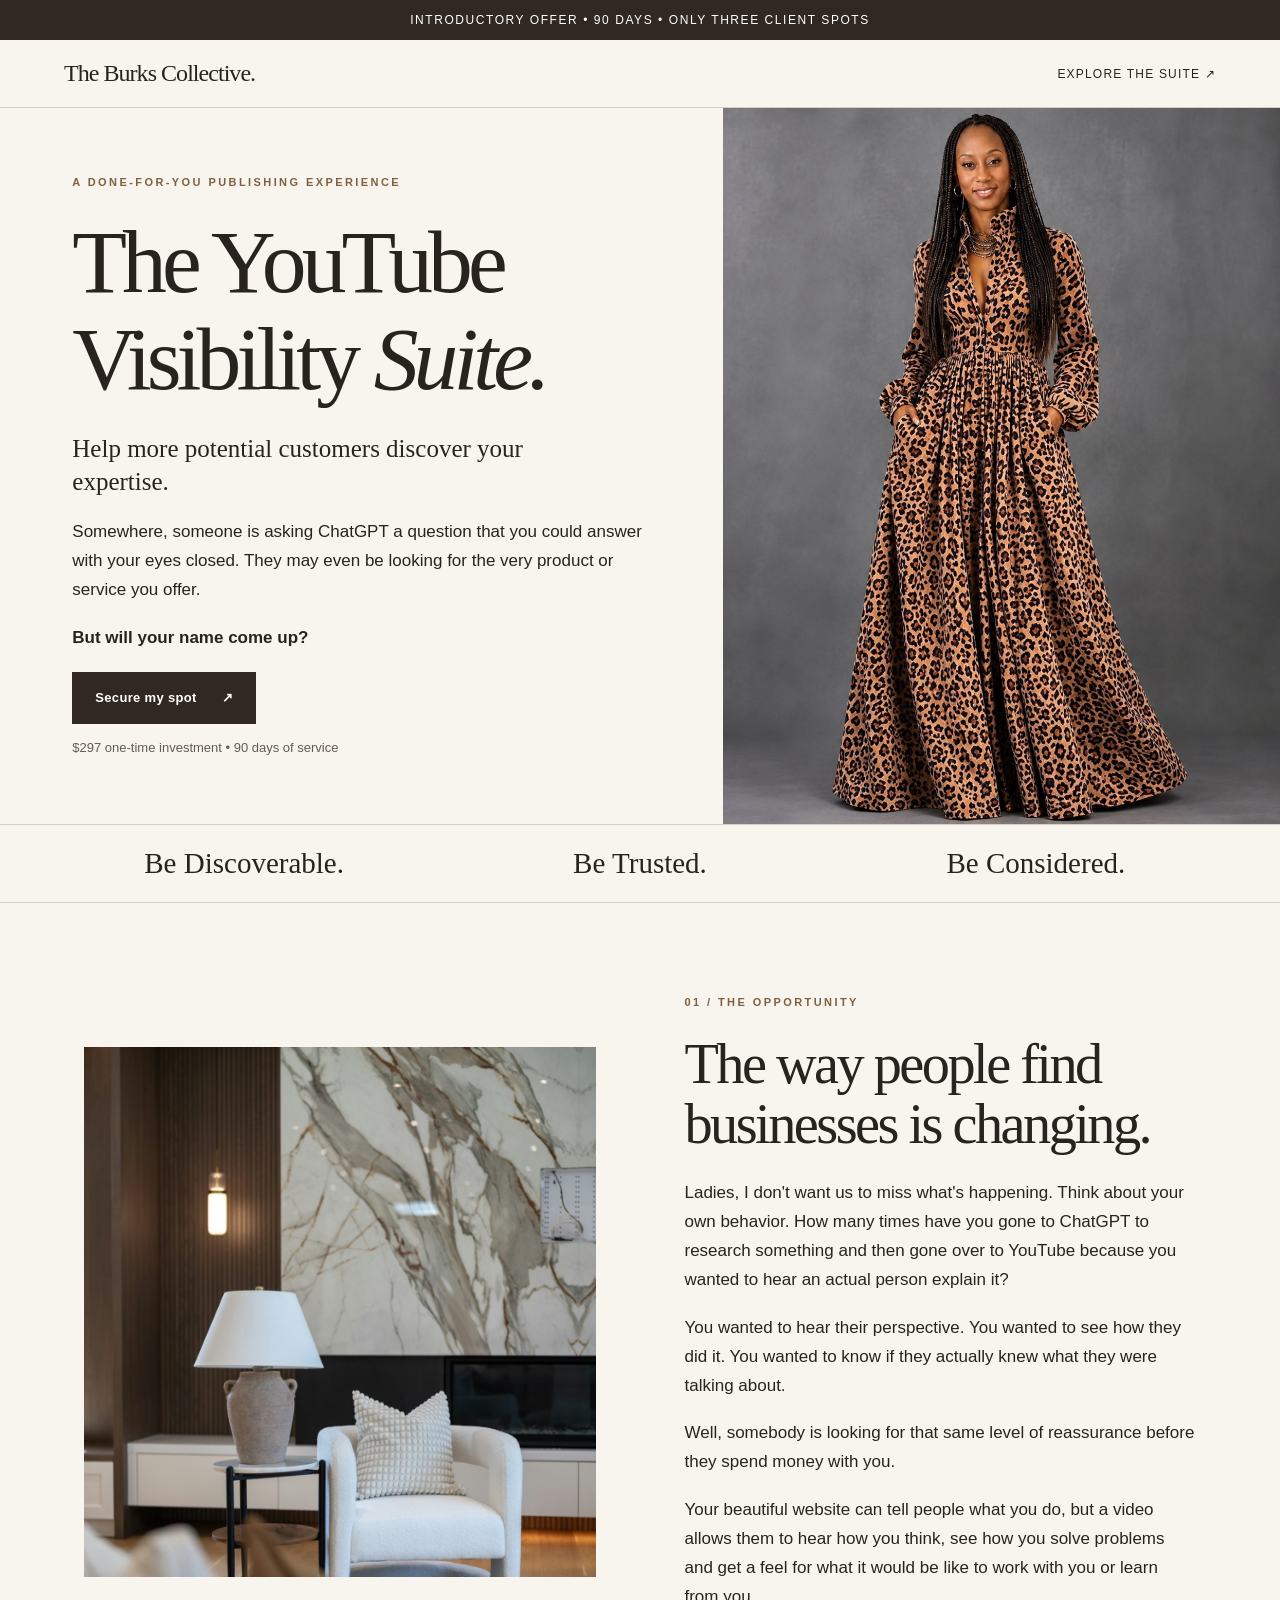
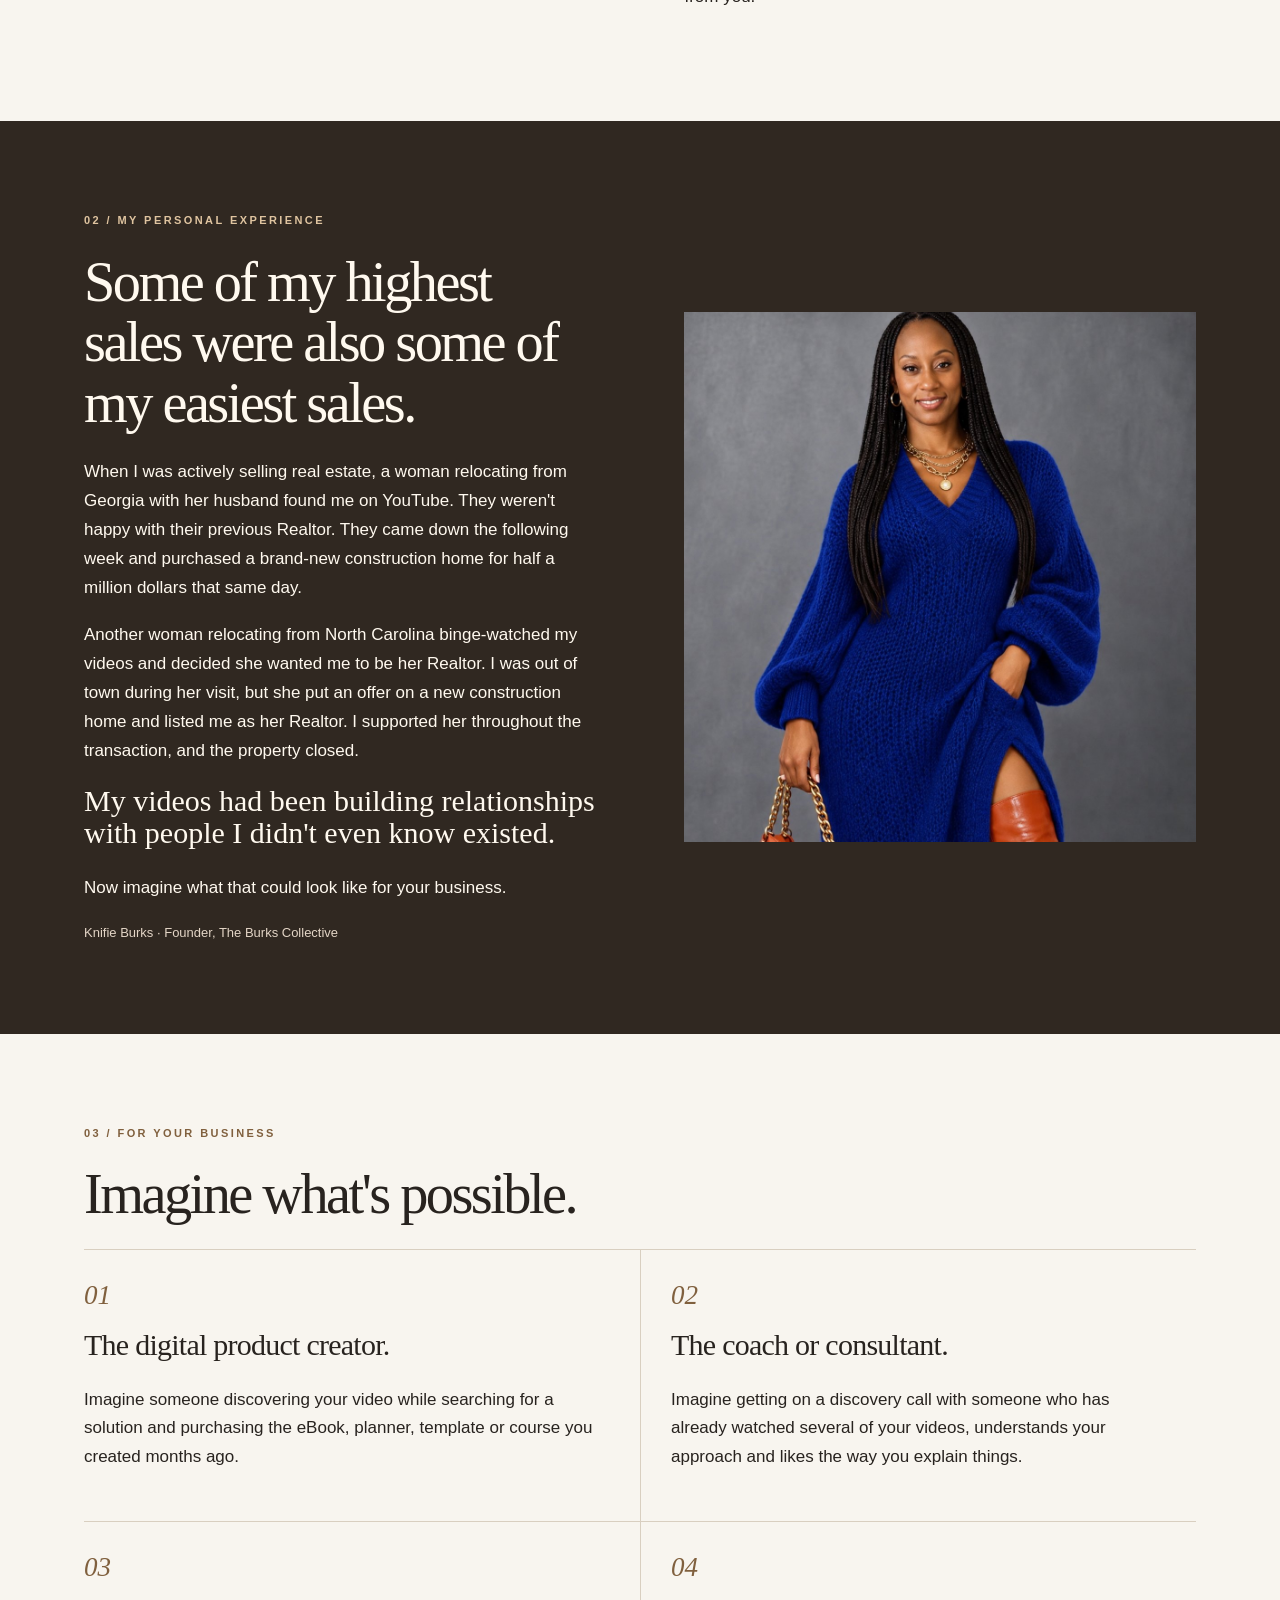
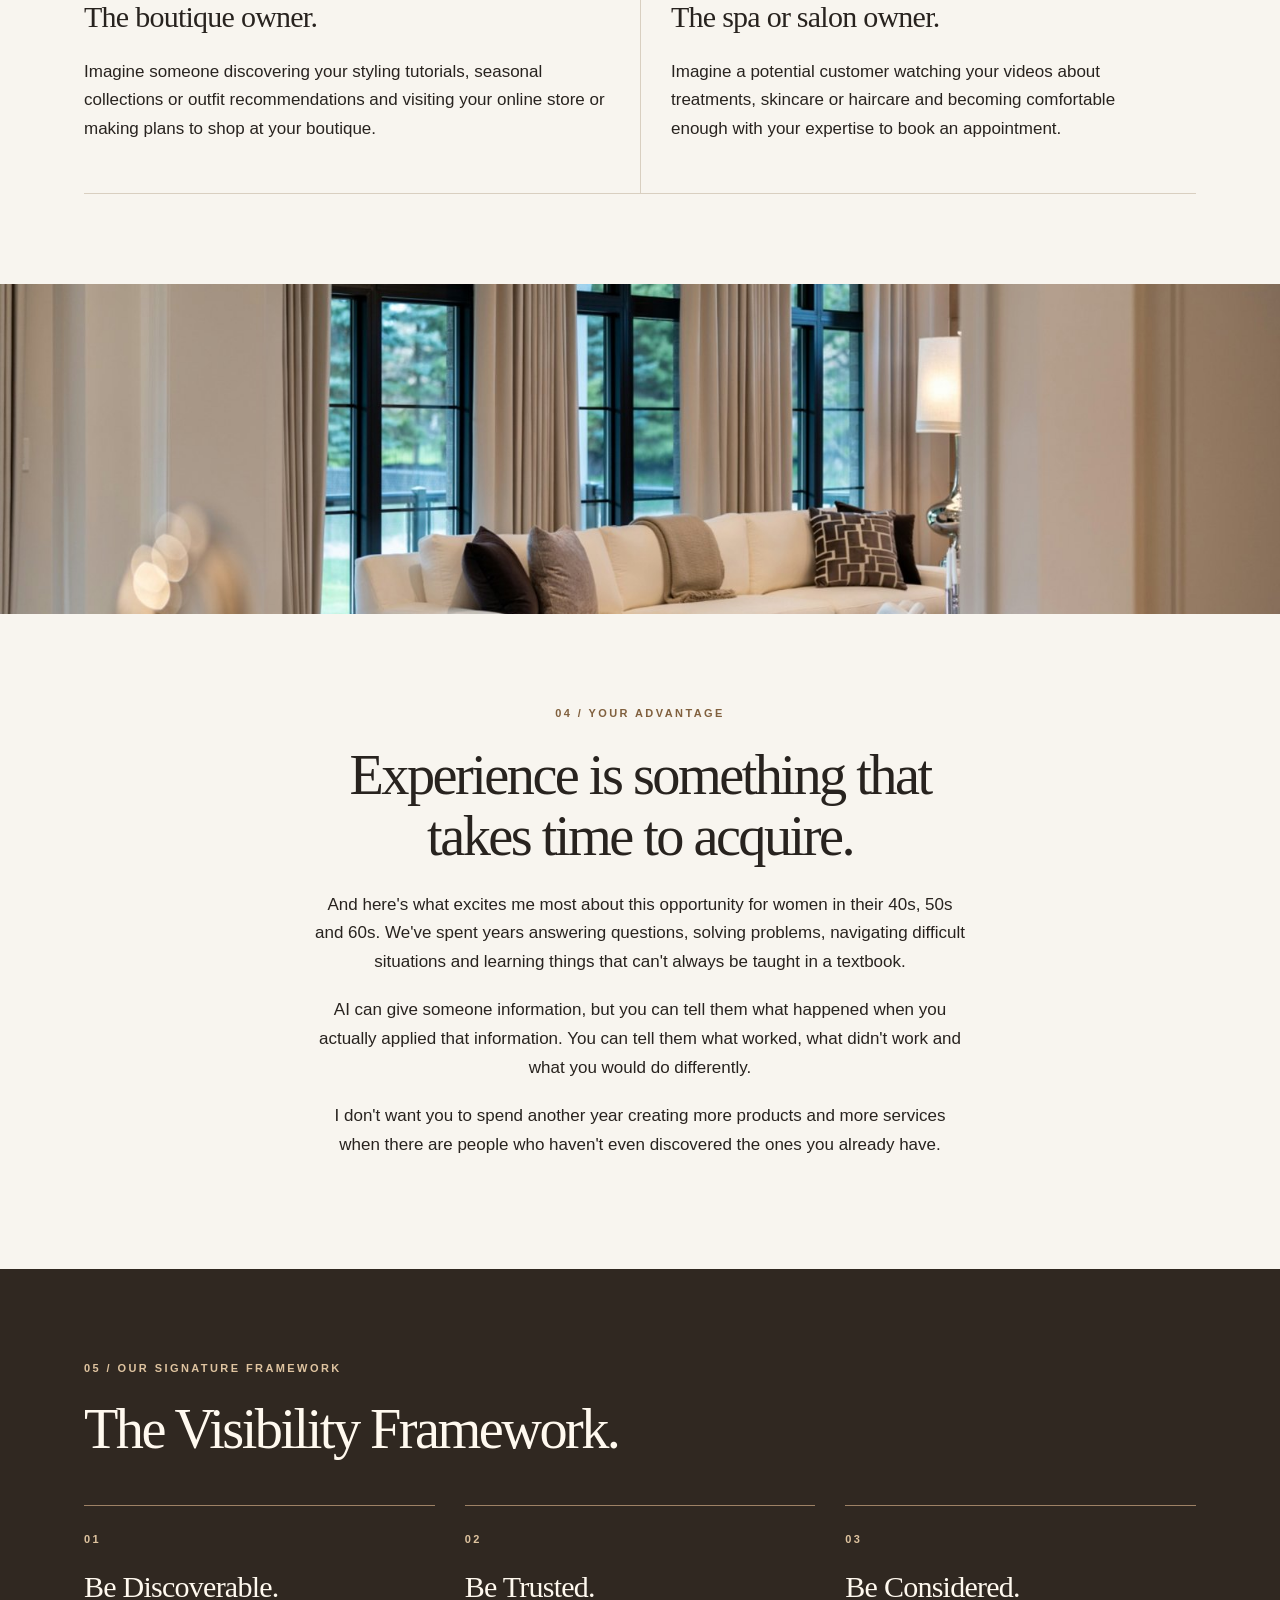
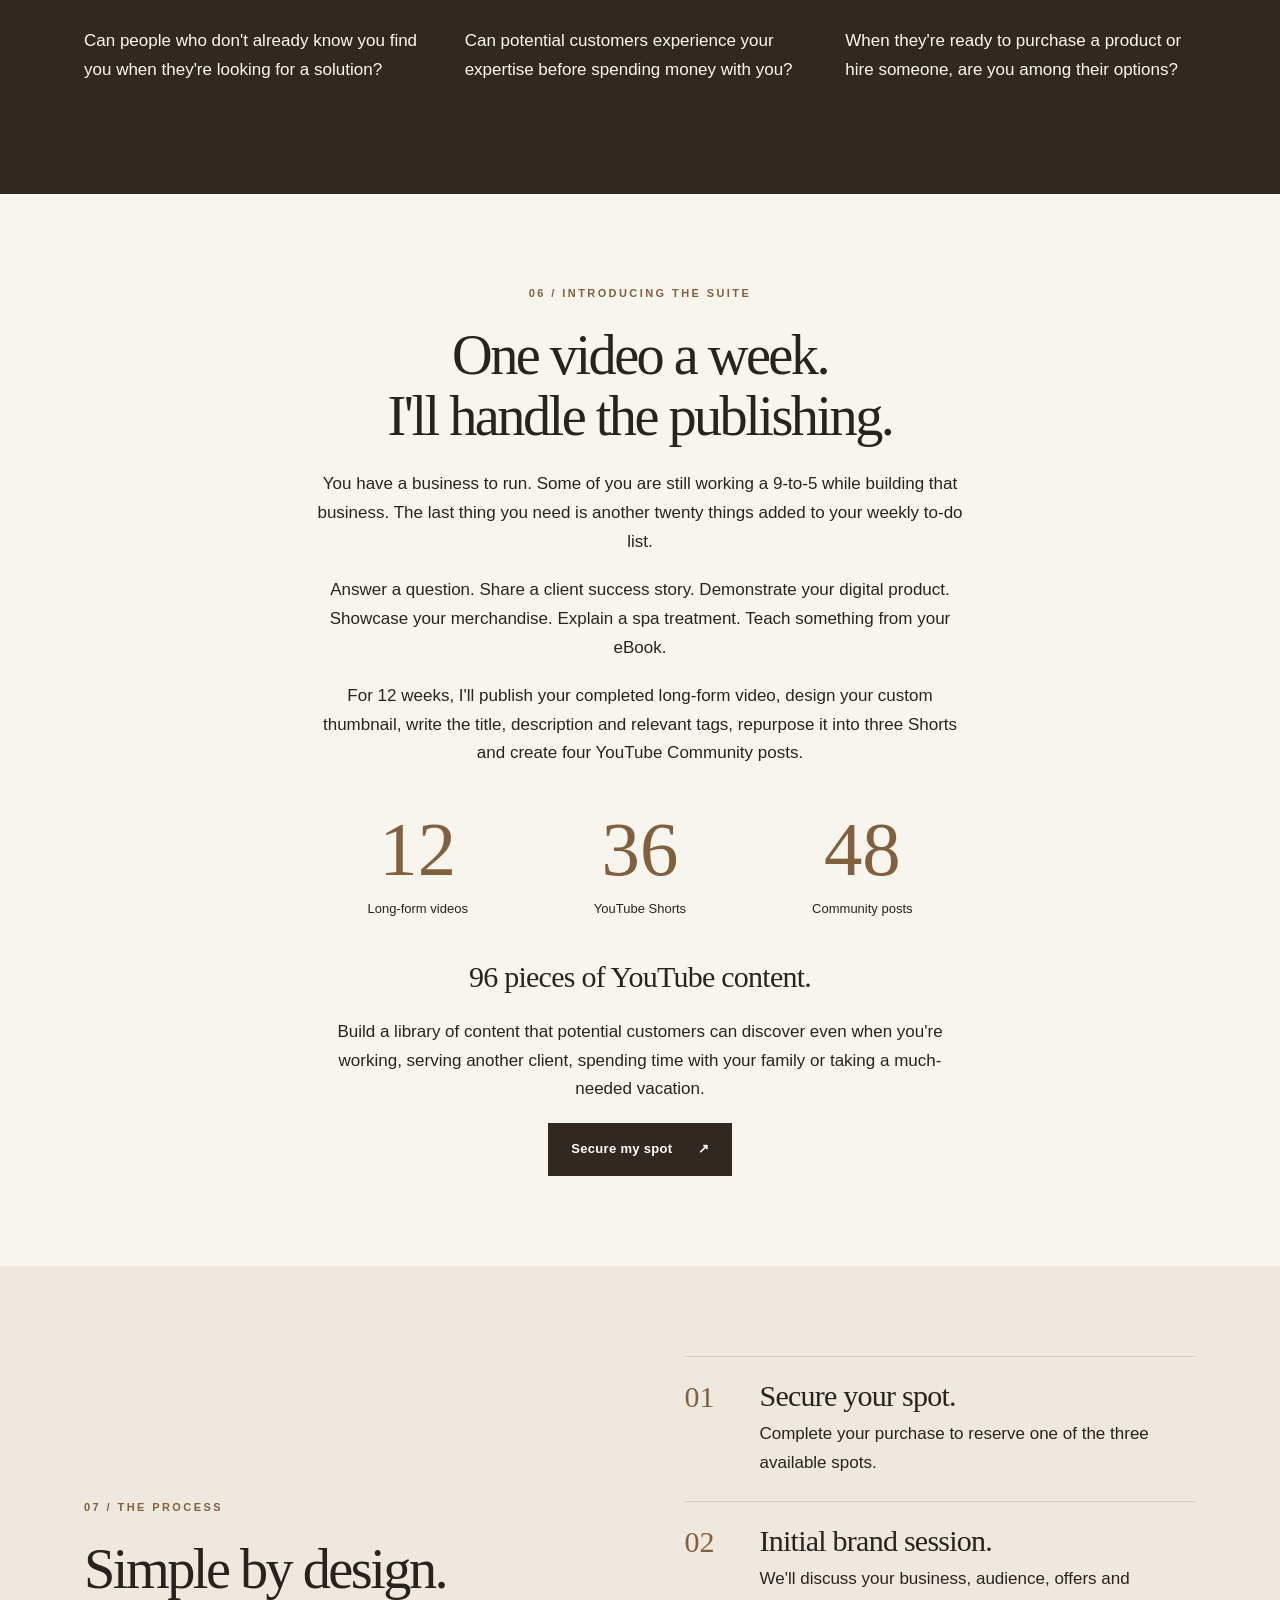
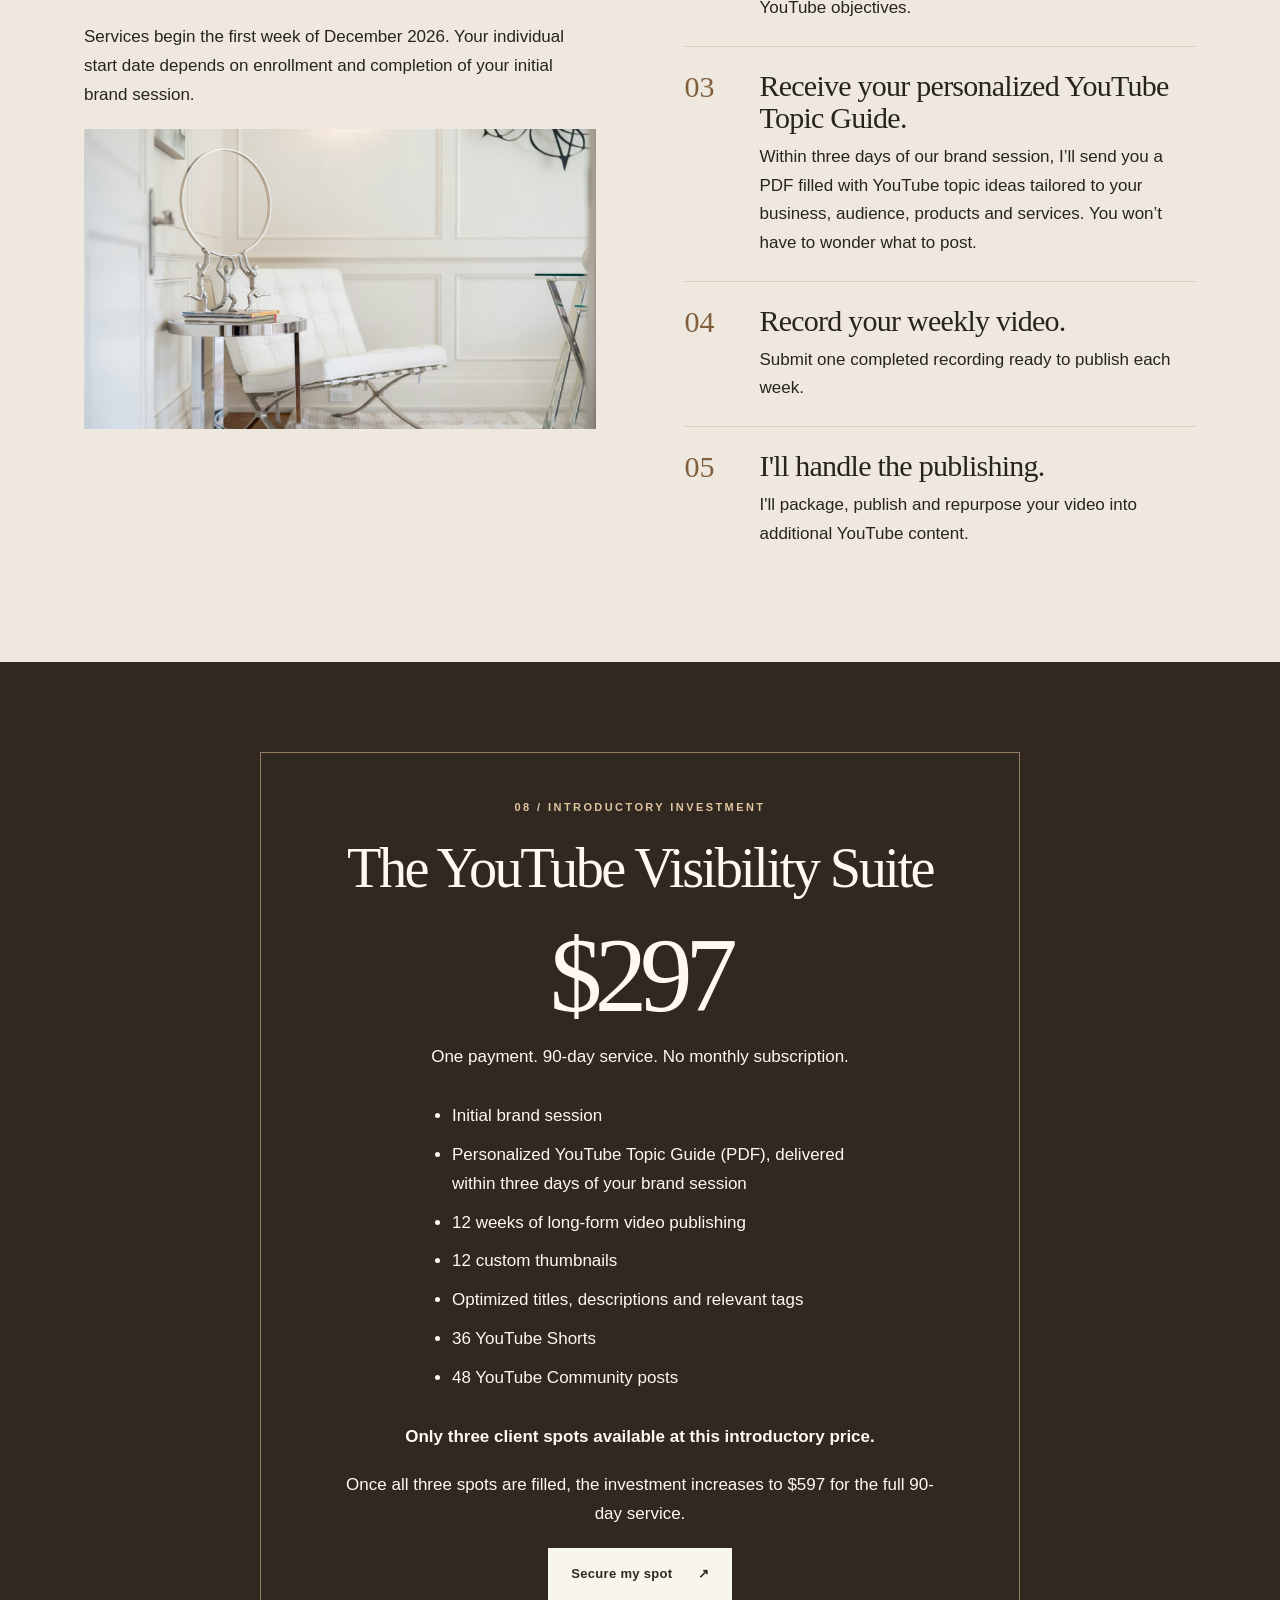
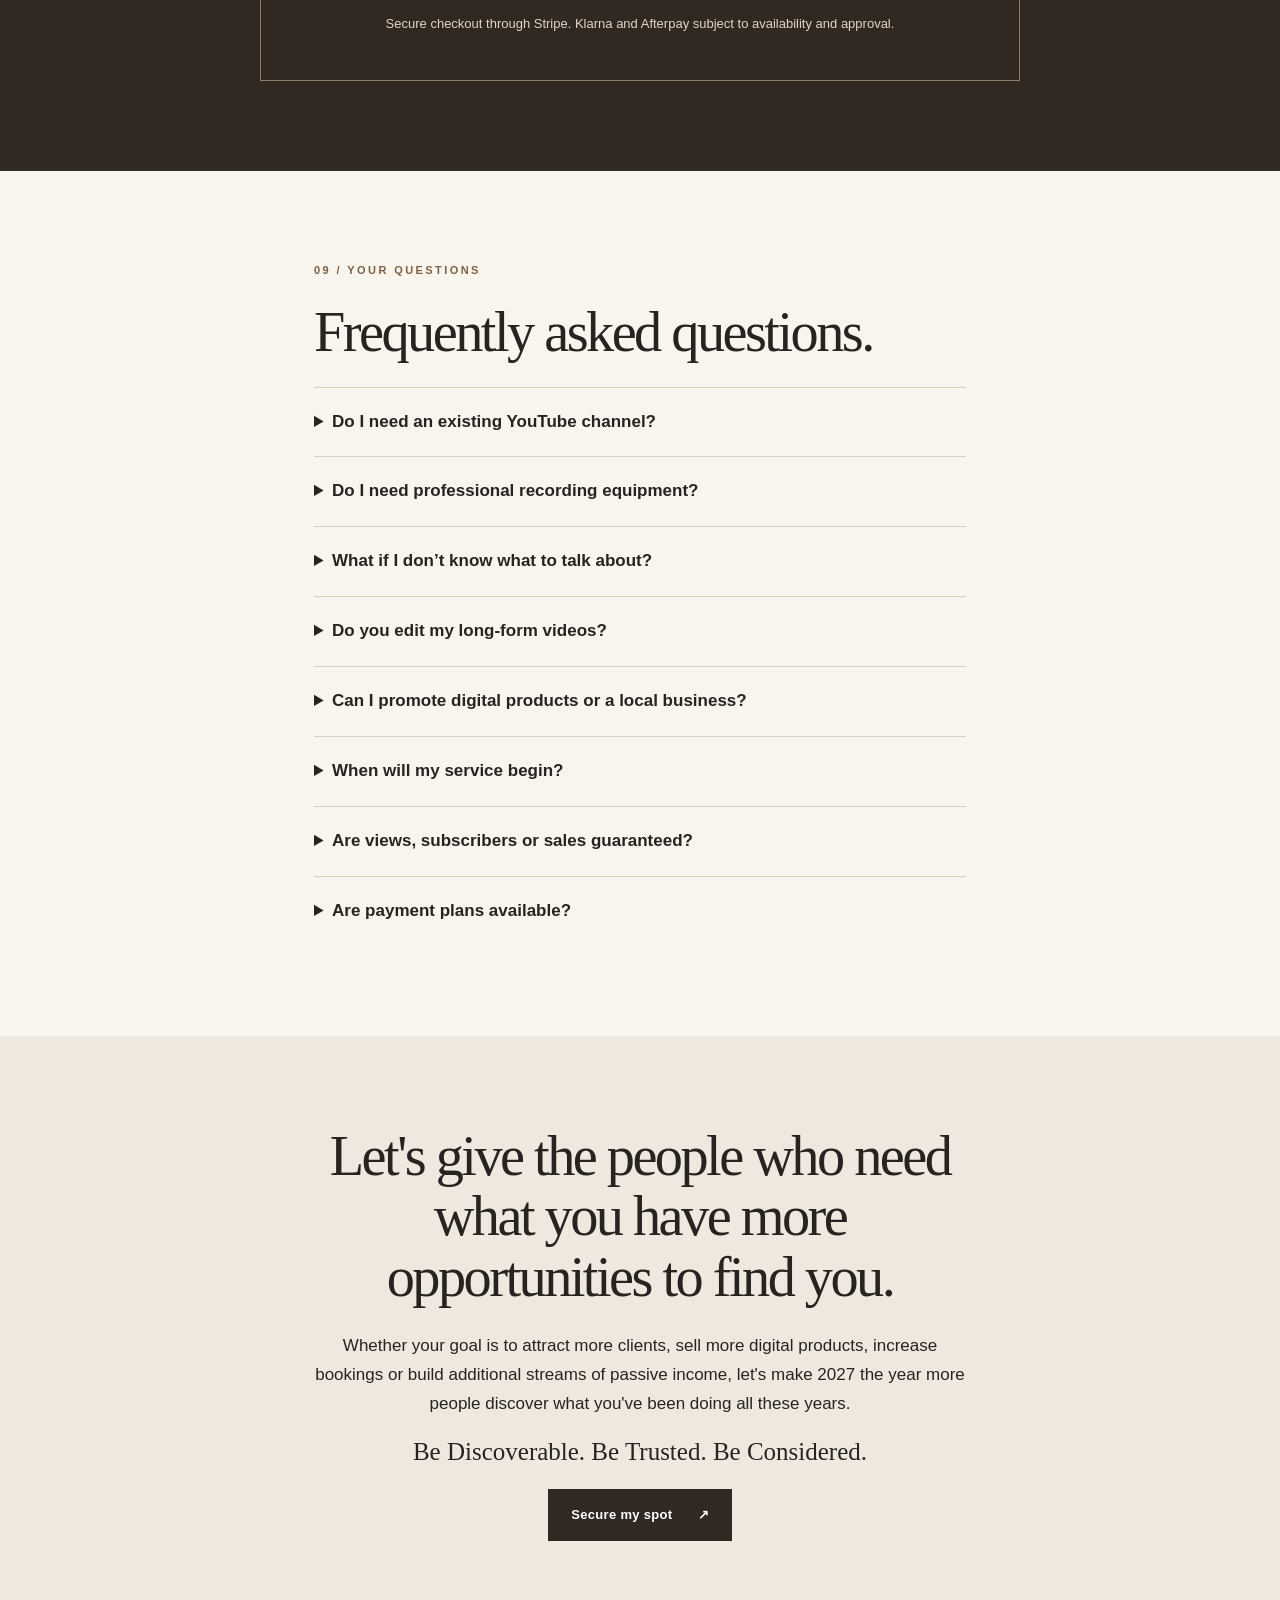
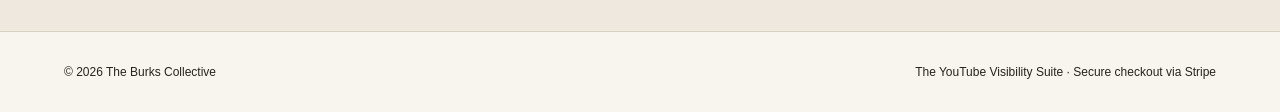
==== commit c747d5e3: "Add files via upload" ====
--- a/index.html
+++ b/index.html
@@ -1,250 +1,16 @@
-
-<!doctype html>
-<html lang="en">
-<head>
-<meta charset="utf-8">
-<meta name="viewport" content="width=device-width,initial-scale=1">
-<meta name="description" content="Intentional Excellence Black Friday Prep Edition. One custom ebook to sell, 16 social posts with graphics and captions, scheduling and a personal Branding Session. $197, only five spots.">
-<title>Intentional Excellence | Black Friday Prep Edition | The Burks Collective</title>
-<link rel="preconnect" href="https://fonts.googleapis.com">
-<link rel="preconnect" href="https://fonts.gstatic.com" crossorigin>
-<link href="https://fonts.googleapis.com/css2?family=DM+Sans:wght@400;500;600;700&family=Playfair+Display:wght@400;500;600&display=swap" rel="stylesheet">
-<style>
-:root{--black:#17120f;--gold:#d6a85e;--gold-light:#eac487;--cream:#faf7f1;--text:#28211c}
-*{box-sizing:border-box}
-html{scroll-behavior:smooth}
-body{margin:0;background:#f5f0e8;color:var(--text);font-family:'DM Sans',Arial,sans-serif;font-size:16px;line-height:1.6}
-h1,h2,h3,p{margin-top:0}
-h1,h2,h3{line-height:1.13}
-h1,h2,.serif{font-family:'Playfair Display',Georgia,serif;font-weight:400}
-a{color:inherit}
-.wrap{max-width:1200px;margin:auto}
-.hero{background:var(--black);display:grid;grid-template-columns:1fr 1fr;color:white;min-height:550px}
-.hero-image{background:url('assets/hero-office.jpg') center center/cover no-repeat;min-height:450px}
-.hero-copy{padding:52px clamp(24px,5vw,76px);display:flex;flex-direction:column;justify-content:center}
-.brand{font-size:13px;letter-spacing:.24em;text-align:center}
-.tagline{font-size:10px;color:var(--gold-light);letter-spacing:.22em;text-align:center}
-.rule{height:1px;background:var(--gold);width:44px;margin:20px auto 26px}
-.hero h1{font-size:clamp(40px,5.1vw,73px);margin-bottom:8px}
-.eyebrow{letter-spacing:.23em;font-size:13px}
-.hero .eyebrow{color:#e7d7c0;margin-bottom:22px}
-.hero .promise{font-size:19px;font-weight:700;line-height:1.45;margin-bottom:15px}
-.hero .intro{font-size:15px;color:#f0e8dc;max-width:410px}
-.btn{display:inline-flex;align-items:center;justify-content:center;text-decoration:none;text-align:center;min-height:52px;padding:13px 22px;background:var(--gold-light);color:#19130e;font-size:12px;font-weight:700;letter-spacing:.11em;text-transform:uppercase;transition:background .2s,transform .2s;max-width:max-content}
-.btn:hover{background:#f6d6a2;transform:translateY(-1px)}
-.btn:focus-visible{outline:3px solid #fff;outline-offset:3px}
-.overview{display:grid;grid-template-columns:1.1fr 1fr;background:var(--cream)}
-.overview-copy{padding:65px clamp(28px,6vw,85px)}
-.overview h2{font-size:clamp(40px,4.5vw,65px);margin:8px 0 25px}
-.overview p{max-width:520px}
-.small-rule{height:2px;width:55px;background:var(--gold);margin:0 0 27px}
-.office{background:url('assets/office-interior.jpg') center/cover no-repeat;min-height:430px}
-.features{display:grid;grid-template-columns:repeat(4,1fr);background:var(--black);color:#fff;padding:30px max(24px,calc((100vw - 1200px)/2));border-top:2px solid var(--gold);border-bottom:2px solid var(--gold)}
-.feature{text-align:center;padding:0 14px;border-right:1px solid #795e3d}
-.feature:last-child{border:0}
-.feature svg{width:36px;height:36px;fill:none;stroke:var(--gold);stroke-width:1.6;stroke-linecap:round;stroke-linejoin:round}
-.feature strong{display:block;font-size:12px;line-height:1.4;letter-spacing:.06em;margin:8px 0 3px}
-.feature span{display:block;font-size:12px;color:var(--gold-light)}
-.details{background:#faf7f1;padding:66px clamp(22px,5vw,64px)}
-.details-inner{max-width:1100px;margin:auto;display:grid;grid-template-columns:1fr 1.4fr;gap:70px;align-items:start}
-.details .eyebrow{margin-bottom:18px}
-.details h2{font-size:clamp(38px,4vw,57px)}
-.deliverable{display:flex;gap:18px;margin:0 0 25px}
-.num{flex:0 0 40px;height:40px;border-radius:50%;background:var(--gold);color:#fff;display:grid;place-items:center;font-weight:700}
-.deliverable h3{font-family:'DM Sans',sans-serif;font-size:16px;font-weight:700;margin:0 0 4px}
-.deliverable p{font-size:14px;margin:0}
-.investment{display:grid;grid-template-columns:1.05fr 1.1fr .82fr;max-width:1200px;margin:auto;background:var(--black);color:#fff}
-.portrait{background:url('assets/original-portrait.jpg') center top/cover no-repeat;min-height:575px}
-.price{padding:48px clamp(22px,3vw,42px)}
-.price h2{font-size:70px;margin:10px 0 18px}
-.price ul{list-style:none;margin:0 0 25px;padding:0}
-.price li{display:flex;gap:12px;font-size:14px;margin-bottom:10px;line-height:1.4}
-.tick{flex:0 0 20px;width:20px;height:20px;background:var(--gold);border-radius:50%;color:#18110b;display:grid;place-items:center;font-weight:bold;font-size:12px}
-.price .btn{width:100%;max-width:none}
-.price .sub{font-size:12px;text-align:center;margin-top:12px}
-.spots{background:#f1e7d9;color:#1e1711;padding:48px 25px;text-align:center;display:flex;flex-direction:column;justify-content:center}
-.spots svg{stroke:var(--gold);fill:none;width:65px;height:65px;margin:0 auto 20px}
-.spots h2{font-size:38px}
-.spots p{font-size:14px}
-.steps{padding:70px 25px;background:#fffaf4}
-.steps h2,.faq h2{text-align:center;font-size:clamp(38px,4vw,56px)}
-.steps-grid{max-width:1100px;margin:40px auto 0;display:grid;grid-template-columns:repeat(4,1fr);gap:25px}
-.step{border-top:2px solid var(--gold);padding-top:20px}
-.step b{color:#9b703b;font-size:14px}
-.step h3{font-size:19px;font-family:'DM Sans',sans-serif;font-weight:700;margin:8px 0}
-.step p{font-size:14px}
-.faq{padding:60px 25px;background:var(--cream)}
-.faq-inner{max-width:850px;margin:auto}
-.faq details{border-bottom:1px solid #d9c9b7;padding:18px 0}
-.faq summary{font-weight:700;cursor:pointer}
-.faq details p{margin:12px 0 0}
-.final{background:var(--black);color:white;text-align:center;padding:75px 24px}
-.final h2{font-size:clamp(40px,5vw,60px);max-width:780px;margin:0 auto 15px}
-.final p{max-width:700px;margin:0 auto 25px}
-.final .btn{max-width:100%}
-footer{background:#0c0907;color:#d6c9b8;text-align:center;padding:24px;font-size:12px}
-.note{font-size:12px;color:#7b6d5e}
-.final .note{color:#d6c9b8}
-@media(max-width:850px){
-.hero{grid-template-columns:1fr}
-.hero-image{min-height:400px;background-position:center 24%}
-.hero-copy{padding:40px 28px 55px}
-.hero h1{font-size:50px}
-.overview{grid-template-columns:1fr}
-.overview-copy{padding:55px 28px}
-.office{min-height:300px}
-.details-inner{grid-template-columns:1fr;gap:25px}
-.investment{grid-template-columns:1fr 1fr}
-.portrait{grid-column:1/-1;min-height:500px;background-size:contain;background-color:#17120f}
-.spots{padding:30px 20px}
-.steps-grid{grid-template-columns:repeat(2,1fr)}
-}
-@media(max-width:560px){
-.hero-image{min-height:335px}
-.features{grid-template-columns:repeat(2,1fr);gap:25px 0;padding:28px 12px}
-.feature:nth-child(2){border-right:0}
-.feature{padding:0 8px}
-.investment{grid-template-columns:1fr}
-.portrait{min-height:530px;background-size:cover}
-.price{padding:42px 26px}
-.spots{padding:40px 30px}
-.steps-grid{grid-template-columns:1fr}
-.btn{width:100%;max-width:100%}
-}
-</style>
-</head>
-<body>
-<main>
-<section class="hero">
-<div class="hero-image" role="img" aria-label="The Burks Collective founder seated in an elegant office"></div>
-<div class="hero-copy">
-<div class="brand">THE BURKS COLLECTIVE</div>
-<div class="tagline">LEGACY ISN'T LATER.</div>
-<div class="rule"></div>
-<h1>INTENTIONAL<br>EXCELLENCE</h1>
-<div class="eyebrow">BLACK FRIDAY PREP EDITION</div>
-<p class="promise">Your Digital Product. Your Content.<br>Your Black Friday Marketing, Handled.</p>
-<p class="intro">Get your ebook created and four weeks of social media content ready to go so you can focus on what matters most: showing up for your audience and growing your business.</p>
-<a class="btn" href="https://buy.stripe.com/4gM7sLgbE2vy5Sv4lmbZe0V" target="_blank" rel="noopener noreferrer">Yes! I'm Ready to Get Prepared ↗</a>
-</div>
-</section>
-
-<section class="overview">
-<div class="overview-copy">
-<div class="eyebrow">BLACK FRIDAY IS COMING.</div>
-<h2>Will Your Business<br>Be Ready?</h2>
-<div class="small-rule"></div>
-<p>You have ideas. You have goals. You know what you want to offer your audience. But between running your business, creating content, and managing everything else, finding time to bring those ideas to life can feel like another full-time job.</p>
-<p>Before you know it, another holiday sales season is here.</p>
-<p><strong>Intentional Excellence</strong> helps you get a digital product created and a full month of marketing content prepared without the stress, the guesswork, or the last-minute scramble.</p>
-</div>
-<div class="office" role="img" aria-label="Upscale modern home office with cream chair and gold accents"></div>
-</section>
-
-<section class="features" aria-label="Package highlights">
-<div class="feature">
-<svg viewBox="0 0 32 32"><path d="M16 8C11 4 6 5 2 6v20c6-2 10-1 14 2 4-3 8-4 14-2V6c-4-1-9-2-14 2v20"/></svg>
-<strong>ONE<br>DIGITAL PRODUCT</strong><span>Up to 40 pages</span>
-</div>
-<div class="feature">
-<svg viewBox="0 0 32 32"><rect x="3" y="4" width="26" height="24" rx="1"/><circle cx="10" cy="11" r="2"/><path d="m4 25 9-9 5 5 4-4 6 8"/></svg>
-<strong>FOUR WEEKS<br>OF CONTENT</strong><span>4 posts per week (16 total)</span>
-</div>
-<div class="feature">
-<svg viewBox="0 0 32 32"><rect x="3" y="6" width="26" height="23" rx="1"/><path d="M3 13h26M10 3v6M22 3v6M9 19h3M16 19h3M23 19h2M9 24h3M16 24h3"/></svg>
-<strong>SCHEDULED<br>FOR YOU</strong><span>Through Metricool</span>
-</div>
-<div class="feature">
-<svg viewBox="0 0 32 32"><rect x="3" y="8" width="18" height="16" rx="1"/><path d="m21 13 8-5v16l-8-5"/></svg>
-<strong>PERSONAL<br>BRANDING SESSION</strong><span>30–45 minutes via Zoom</span>
-</div>
-</section>
-
-<section class="details">
-<div class="details-inner">
-<div>
-<div class="eyebrow">WHAT YOU'RE GETTING</div>
-<h2>One Package.<br>More Time to Focus.</h2>
-<div class="small-rule"></div>
-<p>Bring your vision. I'll help bring it to life with a digital product you can sell and four weeks of branded marketing content.</p>
-</div>
-<div>
-<div class="deliverable"><span class="num">1</span><div>
-<h3>Your Own Digital Product</h3>
-<p>One professionally designed ebook, up to 40 pages, created around your topic and direction for you to sell.</p>
-</div></div>
-<div class="deliverable"><span class="num">2</span><div>
-<h3>Four Weeks of Social Media Content</h3>
-<p><strong>4 posts per week for 4 weeks.</strong> That's 16 custom captions and 16 matching graphics created for your business.</p>
-</div></div>
-<div class="deliverable"><span class="num">3</span><div>
-<h3>Your Content Scheduled for You</h3>
-<p>All 16 posts scheduled through Metricool after approval and account connection.</p>
-</div></div>
-<div class="deliverable"><span class="num">4</span><div>
-<h3>Your Personal Branding Session</h3>
-<p>A 30–45 minute Zoom session after purchase to discuss your ebook topic, brand, audience, and content direction.</p>
-</div></div>
-</div>
-</div>
-</section>
-
-<section class="investment" id="investment">
-<div class="portrait" role="img" aria-label="Original photograph of the founder wearing a blue top and brown pants"></div>
-<div class="price">
-<div class="eyebrow">THE INVESTMENT</div>
-<h2>$197</h2>
-<ul>
-<li><span class="tick">✓</span>One custom ebook, up to 40 pages</li>
-<li><span class="tick">✓</span>4 posts per week for 4 weeks (16 total)</li>
-<li><span class="tick">✓</span>16 custom captions</li>
-<li><span class="tick">✓</span>16 matching graphics</li>
-<li><span class="tick">✓</span>Scheduling through Metricool</li>
-<li><span class="tick">✓</span>30–45 minute Branding Session</li>
-<li><span class="tick">✓</span>14-business-day turnaround after the Branding Session and receipt of required materials</li>
-</ul>
-<a class="btn" href="https://buy.stripe.com/4gM7sLgbE2vy5Sv4lmbZe0V" target="_blank" rel="noopener noreferrer">Secure My Spot Now ↗</a>
-<p class="sub">Klarna and Afterpay available to eligible buyers at checkout.</p>
-</div>
-<aside class="spots">
-<svg viewBox="0 0 70 70"><circle cx="35" cy="15" r="8"/><circle cx="16" cy="21" r="7"/><circle cx="54" cy="21" r="7"/><path d="M22 55V42c0-18 26-18 26 0v13ZM4 55V43c0-13 14-17 20-9M66 55V43c0-13-14-17-20-9"/></svg>
-<h2>ONLY<br>5 SPOTS<br>AVAILABLE</h2>
-<div class="small-rule" style="margin:10px auto 26px"></div>
-<p>This is a limited-edition offer so I can give each project the attention it deserves and keep the production schedule manageable.</p>
-</aside>
-</section>
-
-<section class="steps">
-<h2>Here's How It Works</h2>
-<div class="steps-grid">
-<div class="step"><b>STEP 01</b><h3>Reserve Your Spot</h3><p>Purchase the $197 package to secure one of the five available openings.</p></div>
-<div class="step"><b>STEP 02</b><h3>Your Branding Session</h3><p>Book a 30–45 minute Zoom session to share your ebook topic, business goals, and content direction.</p></div>
-<div class="step"><b>STEP 03</b><h3>Creation &amp; Design</h3><p>Your 14-business-day turnaround begins after your Branding Session and receipt of all required materials.</p></div>
-<div class="step"><b>STEP 04</b><h3>Review &amp; Schedule</h3><p>Review and approve your materials, then have your 16 posts scheduled through Metricool after your accounts are connected.</p></div>
-</div>
-</section>
-
-<section class="faq">
-<div class="faq-inner">
-<h2>Frequently Asked Questions</h2>
-<details><summary>Do I need an ebook topic already?</summary><p>Yes. Bring your topic and general direction. We'll discuss the details during your Branding Session.</p></details>
-<details><summary>Can I sell the ebook?</summary><p>Yes. The ebook is created as a digital product you can offer for sale under your own brand.</p></details>
-<details><summary>How many posts will I receive?</summary><p>Four posts per week for four weeks, for a total of 16 captions and 16 matching graphics.</p></details>
-<details><summary>Will you schedule the content?</summary><p>Yes. Metricool scheduling is included once your content is approved and your social accounts are properly connected.</p></details>
-<details><summary>When does the 14-business-day turnaround begin?</summary><p>After your Branding Session is complete and all required information and materials have been received. Business days exclude weekends and holidays. Schedule your session promptly if you need materials before Black Friday.</p></details>
-<details><summary>Can I pay with Klarna or Afterpay?</summary><p>They are available for eligible customers when offered at checkout.</p></details>
-<details><summary>Are sales guaranteed?</summary><p>No. The package provides the described creative and scheduling deliverables, not a guarantee of sales or income.</p></details>
-</div>
-</section>
-
-<section class="final">
-<h2>Black Friday Doesn't Have to Catch You Unprepared.</h2>
-<p>Get your digital product created and your content prepared so you can focus on showing up for your audience and running your business.</p>
-<p><strong>Intentional Excellence: Black Friday Prep Edition</strong><br>$197 | Only 5 Spots Available</p>
-<a class="btn" href="https://buy.stripe.com/4gM7sLgbE2vy5Sv4lmbZe0V" target="_blank" rel="noopener noreferrer">Yes! I'm Ready to Get Prepared ↗</a>
-<p class="note" style="margin-top:22px">Purchase reserves your spot. Turnaround begins after your completed Branding Session and receipt of required materials. Results are not guaranteed.</p>
-</section>
-</main>
-<footer>THE BURKS COLLECTIVE · LEGACY ISN'T LATER.</footer>
-</body>
-</html>
+<!doctype html><html lang="en"><head><meta charset="utf-8"><meta name="viewport" content="width=device-width, initial-scale=1"><title>The YouTube Visibility Suite | The Burks Collective</title><meta name="description" content="90 days of done-for-you YouTube publishing and content repurposing for women business owners."><meta property="og:title" content="The YouTube Visibility Suite"><meta property="og:description" content="Help more potential customers discover your expertise."><meta property="og:image" content="https://theburkscollective.com/assets/hero.jpg"><style>
+:root{--paper:#f8f5ef;--ink:#28231f;--gold:#80603e;--line:#d9cfc0}*{box-sizing:border-box}html{scroll-behavior:smooth}body{margin:0;background:var(--paper);color:var(--ink);font:17px/1.7 Arial,sans-serif}h1,h2,h3,.serif{font-family:Georgia,'Times New Roman',serif;font-weight:400;line-height:1.08;margin:0 0 24px}h1{font-size:clamp(54px,7vw,108px);letter-spacing:-.055em}h2{font-size:clamp(36px,4.4vw,66px);letter-spacing:-.045em}h3{font-size:30px;letter-spacing:-.025em}p{margin:0 0 19px}img{display:block;width:100%;height:100%;object-fit:cover}a{color:inherit}.wrap{max-width:1240px;margin:auto;padding:0 5%}.eyebrow{font-size:11px;font-weight:bold;letter-spacing:.22em;text-transform:uppercase;color:var(--gold);margin-bottom:22px}.nav{display:flex;align-items:center;justify-content:space-between;gap:20px;padding:20px 5%;border-bottom:1px solid var(--line)}.brand{font:24px Georgia,serif;letter-spacing:-.04em}.nav a{text-decoration:none;font-size:12px;text-transform:uppercase;letter-spacing:.1em}.announcement{text-align:center;background:#302821;color:white;padding:10px 16px;font-size:12px;letter-spacing:.13em;text-transform:uppercase}.hero{display:grid;grid-template-columns:1.13fr .87fr;min-height:670px}.hero-copy{padding:65px 8% 65px 10%;align-self:center}.hero-photo{min-height:620px;position:relative}.hero-photo img{object-position:center 22%}.hero .lead{font:25px/1.35 Georgia,serif;max-width:540px}.btn{display:inline-flex;align-items:center;justify-content:space-between;gap:25px;background:#302821;color:white;padding:17px 23px;text-decoration:none;font-size:13px;font-weight:bold;letter-spacing:.025em;line-height:1.4}.btn:hover{background:#725438}.btn:focus-visible,a:focus-visible,summary:focus-visible{outline:3px solid #b67c42;outline-offset:4px}.micro{font-size:13px;margin:13px 0 0;color:#655c52}.strip{display:grid;grid-template-columns:repeat(3,1fr);border-block:1px solid var(--line);text-align:center;padding:22px 4%;gap:10px;font:clamp(17px,2.4vw,29px) Georgia,serif}.section{padding:90px 0}.split{display:grid;grid-template-columns:1fr 1fr;gap:8%;align-items:center}.photo{height:530px}.photo img{object-position:center 23%}.narrow{max-width:780px;margin:auto}.center{text-align:center}.dark{background:#302821;color:#fff9ef}.dark .eyebrow{color:#dfc4a0}.dark .micro{color:#e3d5c6}.dark .btn{background:#f8f5ef;color:#302821}.grid{display:grid;grid-template-columns:repeat(2,1fr);gap:0;border-top:1px solid var(--line)}.grid article{padding:30px 30px 30px 0;border-bottom:1px solid var(--line)}.grid article:nth-child(even){padding-left:30px;border-left:1px solid var(--line)}.num{font:italic 27px Georgia,serif;color:var(--gold);margin-bottom:18px}.framework{display:grid;grid-template-columns:repeat(3,1fr);gap:30px;margin-top:45px}.framework article{border-top:1px solid #9e8266;padding-top:24px}.stats{display:grid;grid-template-columns:repeat(3,1fr);gap:15px;margin:38px 0;text-align:center}.stats strong{display:block;font:clamp(42px,6vw,78px) Georgia,serif;color:var(--gold)}.stats span{font-size:13px}.steps{counter-reset:steps}.steps article{border-top:1px solid var(--line);padding:23px 0;display:grid;grid-template-columns:65px 1fr;gap:10px}.steps article:before{counter-increment:steps;content:'0' counter(steps);font:30px Georgia,serif;color:var(--gold)}.steps h3{margin-bottom:8px}.steps p{margin:0}.price{font:105px/1 Georgia,serif;letter-spacing:-.07em;margin:15px 0}.offer{border:1px solid #927c64;padding:45px 7%;max-width:760px;margin:auto}.offer ul{text-align:left;max-width:420px;margin:25px auto;padding-left:22px}.offer li{padding:5px 0}.faq details{border-top:1px solid var(--line);padding:20px 0}.faq summary{cursor:pointer;font-weight:bold}.faq details p{margin:12px 0 0}.band{height:330px;overflow:hidden}.band img{object-position:center 55%}footer{padding:30px 5%;border-top:1px solid var(--line);font-size:12px;display:flex;justify-content:space-between;gap:20px} @media(max-width:760px){.hero,.split{grid-template-columns:1fr;gap:25px}.hero-copy{padding:45px 6%}.hero-photo{min-height:0;height:490px}.hero-photo img{object-position:center 20%}.section{padding:58px 0}.photo{height:420px}.framework{grid-template-columns:1fr;gap:12px}.grid{grid-template-columns:1fr}.grid article,.grid article:nth-child(even){padding:25px 0;border-left:0}.nav{padding:15px 5%}.brand{font-size:20px}.nav a{font-size:10px}.offer{padding:32px 6%}.price{font-size:85px}.band{height:210px}footer{flex-direction:column}.btn{max-width:100%}.hero .lead{font-size:23px}}
+</style></head><body><div class="announcement">Introductory offer • 90 days • Only three client spots</div><header class="nav"><div class="brand">The Burks Collective.</div><a href="#investment">Explore the suite ↗</a></header><main>
+<section class="hero"><div class="hero-copy"><div class="eyebrow">A done-for-you publishing experience</div><h1>The YouTube<br>Visibility <i>Suite.</i></h1><p class="lead">Help more potential customers discover your expertise.</p><p>Somewhere, someone is asking ChatGPT a question that you could answer with your eyes closed. They may even be looking for the very product or service you offer.</p><p><strong>But will your name come up?</strong></p><a class="btn" href="https://buy.stripe.com/bJefZhe3w3zC3Kn6tubZe13">Secure my spot <span>↗</span></a><p class="micro">$297 one-time investment • 90 days of service</p></div><div class="hero-photo"><img src="assets/hero.jpg" alt="Knifie Burks in a leopard-print dress"></div></section>
+<div class="strip"><span>Be Discoverable.</span><span>Be Trusted.</span><span>Be Considered.</span></div>
+<section class="section"><div class="wrap split"><div class="photo"><img loading="lazy" src="assets/detail.jpg" alt="Refined neutral sitting room"></div><div><div class="eyebrow">01 / The opportunity</div><h2>The way people find businesses is changing.</h2><p>Ladies, I don't want us to miss what's happening. Think about your own behavior. How many times have you gone to ChatGPT to research something and then gone over to YouTube because you wanted to hear an actual person explain it?</p><p>You wanted to hear their perspective. You wanted to see how they did it. You wanted to know if they actually knew what they were talking about.</p><p>Well, somebody is looking for that same level of reassurance before they spend money with you.</p><p>Your beautiful website can tell people what you do, but a video allows them to hear how you think, see how you solve problems and get a feel for what it would be like to work with you or learn from you.</p></div></div></section>
+<section class="section dark"><div class="wrap split"><div><div class="eyebrow">02 / My personal experience</div><h2>Some of my highest sales were also some of my easiest sales.</h2><p>When I was actively selling real estate, a woman relocating from Georgia with her husband found me on YouTube. They weren't happy with their previous Realtor. They came down the following week and purchased a brand-new construction home for half a million dollars that same day.</p><p>Another woman relocating from North Carolina binge-watched my videos and decided she wanted me to be her Realtor. I was out of town during her visit, but she put an offer on a new construction home and listed me as her Realtor. I supported her throughout the transaction, and the property closed.</p><p class="serif" style="font-size:30px">My videos had been building relationships with people I didn't even know existed.</p><p>Now imagine what that could look like for your business.</p><p class="micro">Knifie Burks · Founder, The Burks Collective</p></div><div class="photo"><img loading="lazy" src="assets/story.jpg" alt="Knifie Burks in a royal blue knit dress"></div></div></section>
+<section class="section"><div class="wrap"><div class="eyebrow">03 / For your business</div><h2>Imagine what's possible.</h2><div class="grid"><article><div class="num">01</div><h3>The digital product creator.</h3><p>Imagine someone discovering your video while searching for a solution and purchasing the eBook, planner, template or course you created months ago.</p></article><article><div class="num">02</div><h3>The coach or consultant.</h3><p>Imagine getting on a discovery call with someone who has already watched several of your videos, understands your approach and likes the way you explain things.</p></article><article><div class="num">03</div><h3>The boutique owner.</h3><p>Imagine someone discovering your styling tutorials, seasonal collections or outfit recommendations and visiting your online store or making plans to shop at your boutique.</p></article><article><div class="num">04</div><h3>The spa or salon owner.</h3><p>Imagine a potential customer watching your videos about treatments, skincare or haircare and becoming comfortable enough with your expertise to book an appointment.</p></article></div></div></section>
+<div class="band"><img loading="lazy" src="assets/interior.jpg" alt="Elegant sunlit living room"></div>
+<section class="section"><div class="wrap narrow center"><div class="eyebrow">04 / Your advantage</div><h2>Experience is something that takes time to acquire.</h2><p>And here's what excites me most about this opportunity for women in their 40s, 50s and 60s. We've spent years answering questions, solving problems, navigating difficult situations and learning things that can't always be taught in a textbook.</p><p>AI can give someone information, but you can tell them what happened when you actually applied that information. You can tell them what worked, what didn't work and what you would do differently.</p><p>I don't want you to spend another year creating more products and more services when there are people who haven't even discovered the ones you already have.</p></div></section>
+<section class="section dark"><div class="wrap"><div class="eyebrow">05 / Our signature framework</div><h2>The Visibility Framework.</h2><div class="framework"><article><div class="eyebrow">01</div><h3>Be Discoverable.</h3><p>Can people who don't already know you find you when they're looking for a solution?</p></article><article><div class="eyebrow">02</div><h3>Be Trusted.</h3><p>Can potential customers experience your expertise before spending money with you?</p></article><article><div class="eyebrow">03</div><h3>Be Considered.</h3><p>When they're ready to purchase a product or hire someone, are you among their options?</p></article></div></div></section>
+<section class="section"><div class="wrap narrow center"><div class="eyebrow">06 / Introducing the suite</div><h2>One video a week.<br>I'll handle the publishing.</h2><p>You have a business to run. Some of you are still working a 9-to-5 while building that business. The last thing you need is another twenty things added to your weekly to-do list.</p><p>Answer a question. Share a client success story. Demonstrate your digital product. Showcase your merchandise. Explain a spa treatment. Teach something from your eBook.</p><p>For 12 weeks, I'll publish your completed long-form video, design your custom thumbnail, write the title, description and relevant tags, repurpose it into three Shorts and create four YouTube Community posts.</p><div class="stats"><div><strong>12</strong><span>Long-form videos</span></div><div><strong>36</strong><span>YouTube Shorts</span></div><div><strong>48</strong><span>Community posts</span></div></div><h3>96 pieces of YouTube content.</h3><p>Build a library of content that potential customers can discover even when you're working, serving another client, spending time with your family or taking a much-needed vacation.</p><a class="btn" href="https://buy.stripe.com/bJefZhe3w3zC3Kn6tubZe13">Secure my spot <span>↗</span></a></div></section>
+<section class="section" style="background:#eee8df"><div class="wrap split"><div><div class="eyebrow">07 / The process</div><h2>Simple by design.</h2><p>Services begin the first week of December 2026. Your individual start date depends on enrollment and completion of your initial brand session.</p><div class="photo" style="height:300px"><img loading="lazy" src="assets/closing.jpg" alt="Minimal cream interior with sculptural decor"></div></div><div class="steps"><article><div><h3>Secure your spot.</h3><p>Complete your purchase to reserve one of the three available spots.</p></div></article><article><div><h3>Initial brand session.</h3><p>We'll discuss your business, audience, offers and YouTube objectives.</p></div></article><article><div><h3>Receive your personalized YouTube Topic Guide.</h3><p>Within three days of our brand session, I’ll send you a PDF filled with YouTube topic ideas tailored to your business, audience, products and services. You won’t have to wonder what to post.</p></div></article><article><div><h3>Record your weekly video.</h3><p>Submit one completed recording ready to publish each week.</p></div></article><article><div><h3>I'll handle the publishing.</h3><p>I'll package, publish and repurpose your video into additional YouTube content.</p></div></article></div></div></section>
+<section id="investment" class="section dark"><div class="wrap center"><div class="offer"><div class="eyebrow">08 / Introductory investment</div><h2>The YouTube Visibility Suite</h2><div class="price">$297</div><p>One payment. 90-day service. No monthly subscription.</p><ul><li>Initial brand session</li><li>Personalized YouTube Topic Guide (PDF), delivered within three days of your brand session</li><li>12 weeks of long-form video publishing</li><li>12 custom thumbnails</li><li>Optimized titles, descriptions and relevant tags</li><li>36 YouTube Shorts</li><li>48 YouTube Community posts</li></ul><p><strong>Only three client spots available at this introductory price.</strong></p><p>Once all three spots are filled, the investment increases to $597 for the full 90-day service.</p><a class="btn" href="https://buy.stripe.com/bJefZhe3w3zC3Kn6tubZe13">Secure my spot <span>↗</span></a><p class="micro">Secure checkout through Stripe. Klarna and Afterpay subject to availability and approval.</p></div></div></section>
+<section class="section faq"><div class="wrap narrow"><div class="eyebrow">09 / Your questions</div><h2>Frequently asked questions.</h2><details><summary>Do I need an existing YouTube channel?</summary><p>You will need a YouTube channel and appropriate publishing access before services begin.</p></details><details><summary>Do I need professional recording equipment?</summary><p>No. A smartphone, good lighting and clear audio are sufficient to begin.</p></details><details><summary>What if I don’t know what to talk about?</summary><p>Within three days of your initial brand session, you’ll receive a personalized PDF with YouTube topic ideas tailored to your business, audience and offers.</p></details><details><summary>Do you edit my long-form videos?</summary><p>No. You provide a completed recording ready for publishing. I handle packaging, publishing and short-form repurposing.</p></details><details><summary>Can I promote digital products or a local business?</summary><p>Yes. Demonstrate products, teach from your eBook, explain treatments, showcase merchandise or answer customer questions.</p></details><details><summary>When will my service begin?</summary><p>Services begin the first week of December 2026. Your individual start date depends on enrollment and your initial brand session.</p></details><details><summary>Are views, subscribers or sales guaranteed?</summary><p>No. Results depend on content quality, audience demand and viewer response.</p></details><details><summary>Are payment plans available?</summary><p>Eligible customers may use Klarna or Afterpay through Stripe, subject to availability and approval.</p></details></div></section>
+<section class="section center" style="background:#eee8df"><div class="wrap narrow"><h2>Let's give the people who need what you have more opportunities to find you.</h2><p>Whether your goal is to attract more clients, sell more digital products, increase bookings or build additional streams of passive income, let's make 2027 the year more people discover what you've been doing all these years.</p><p class="serif" style="font-size:25px">Be Discoverable. Be Trusted. Be Considered.</p><a class="btn" href="https://buy.stripe.com/bJefZhe3w3zC3Kn6tubZe13">Secure my spot <span>↗</span></a></div></section></main><footer><span>© 2026 The Burks Collective</span><span>The YouTube Visibility Suite · Secure checkout via Stripe</span></footer></body></html>
